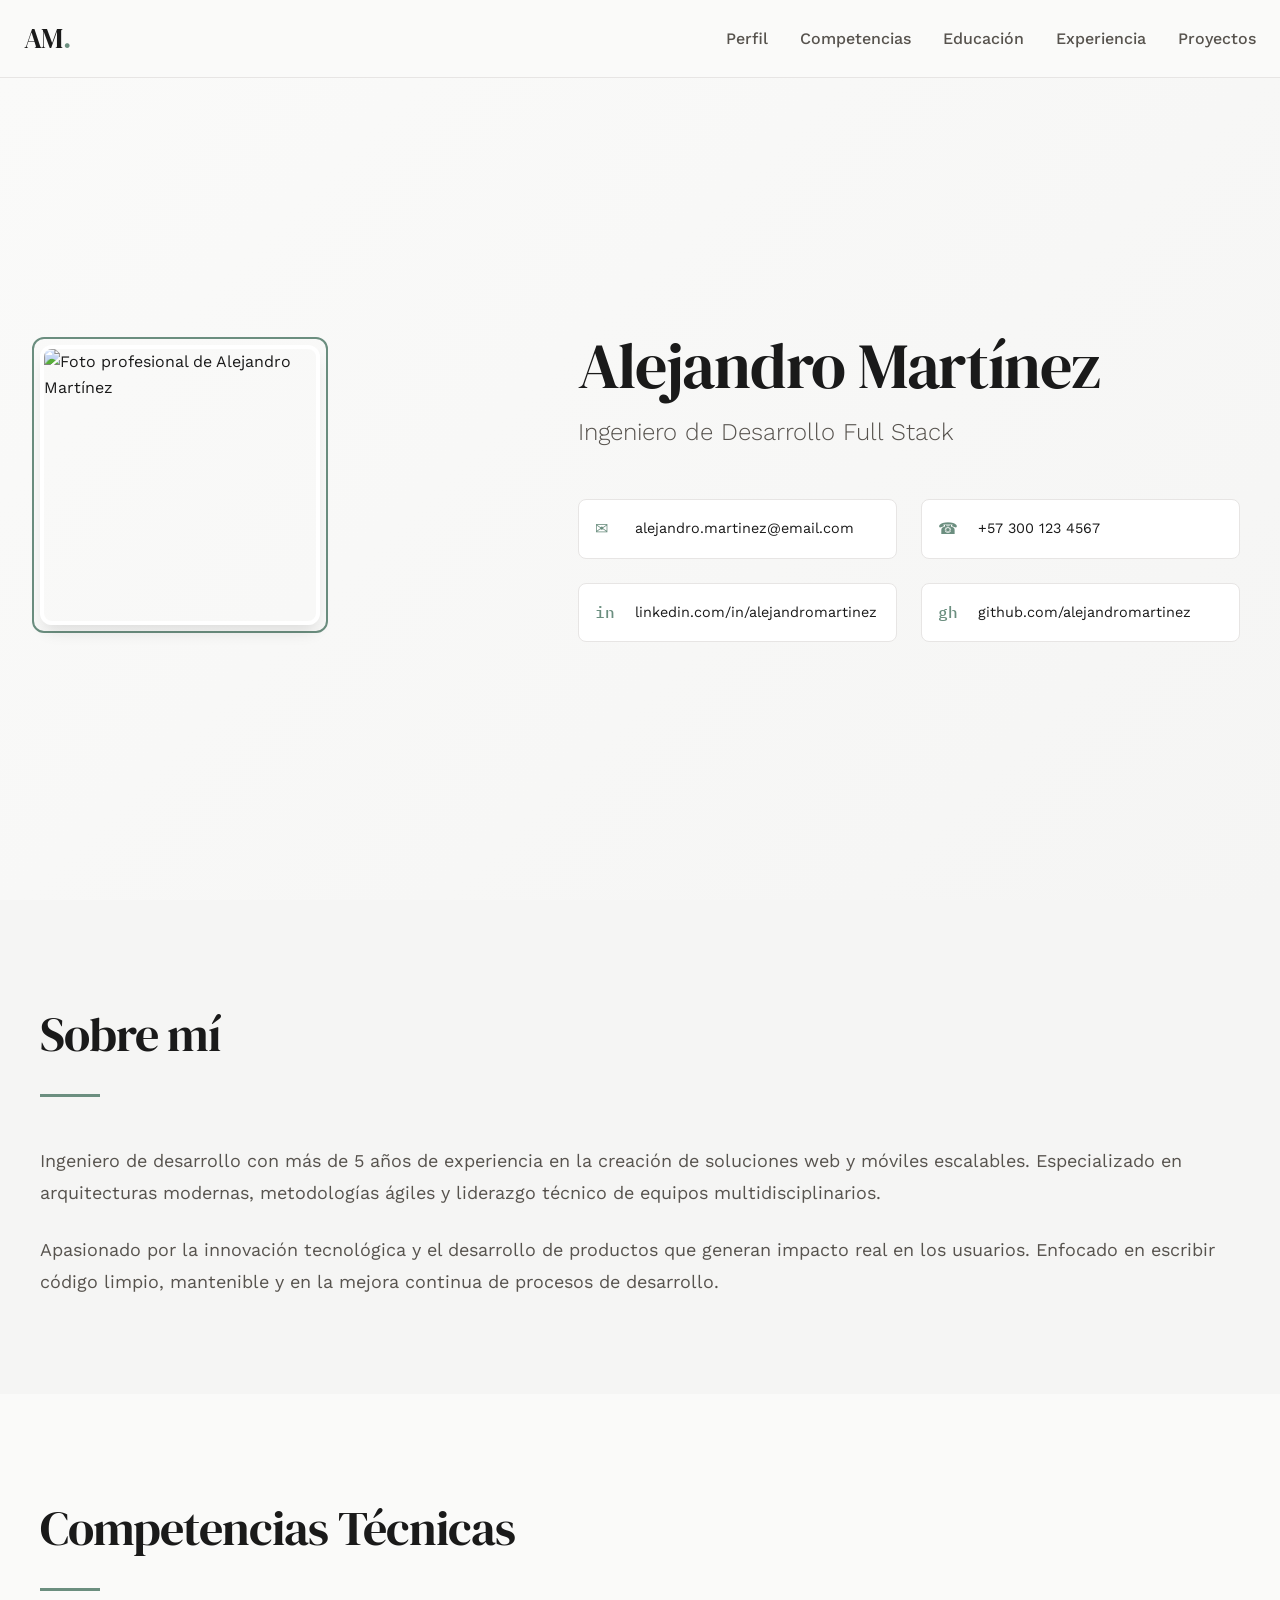
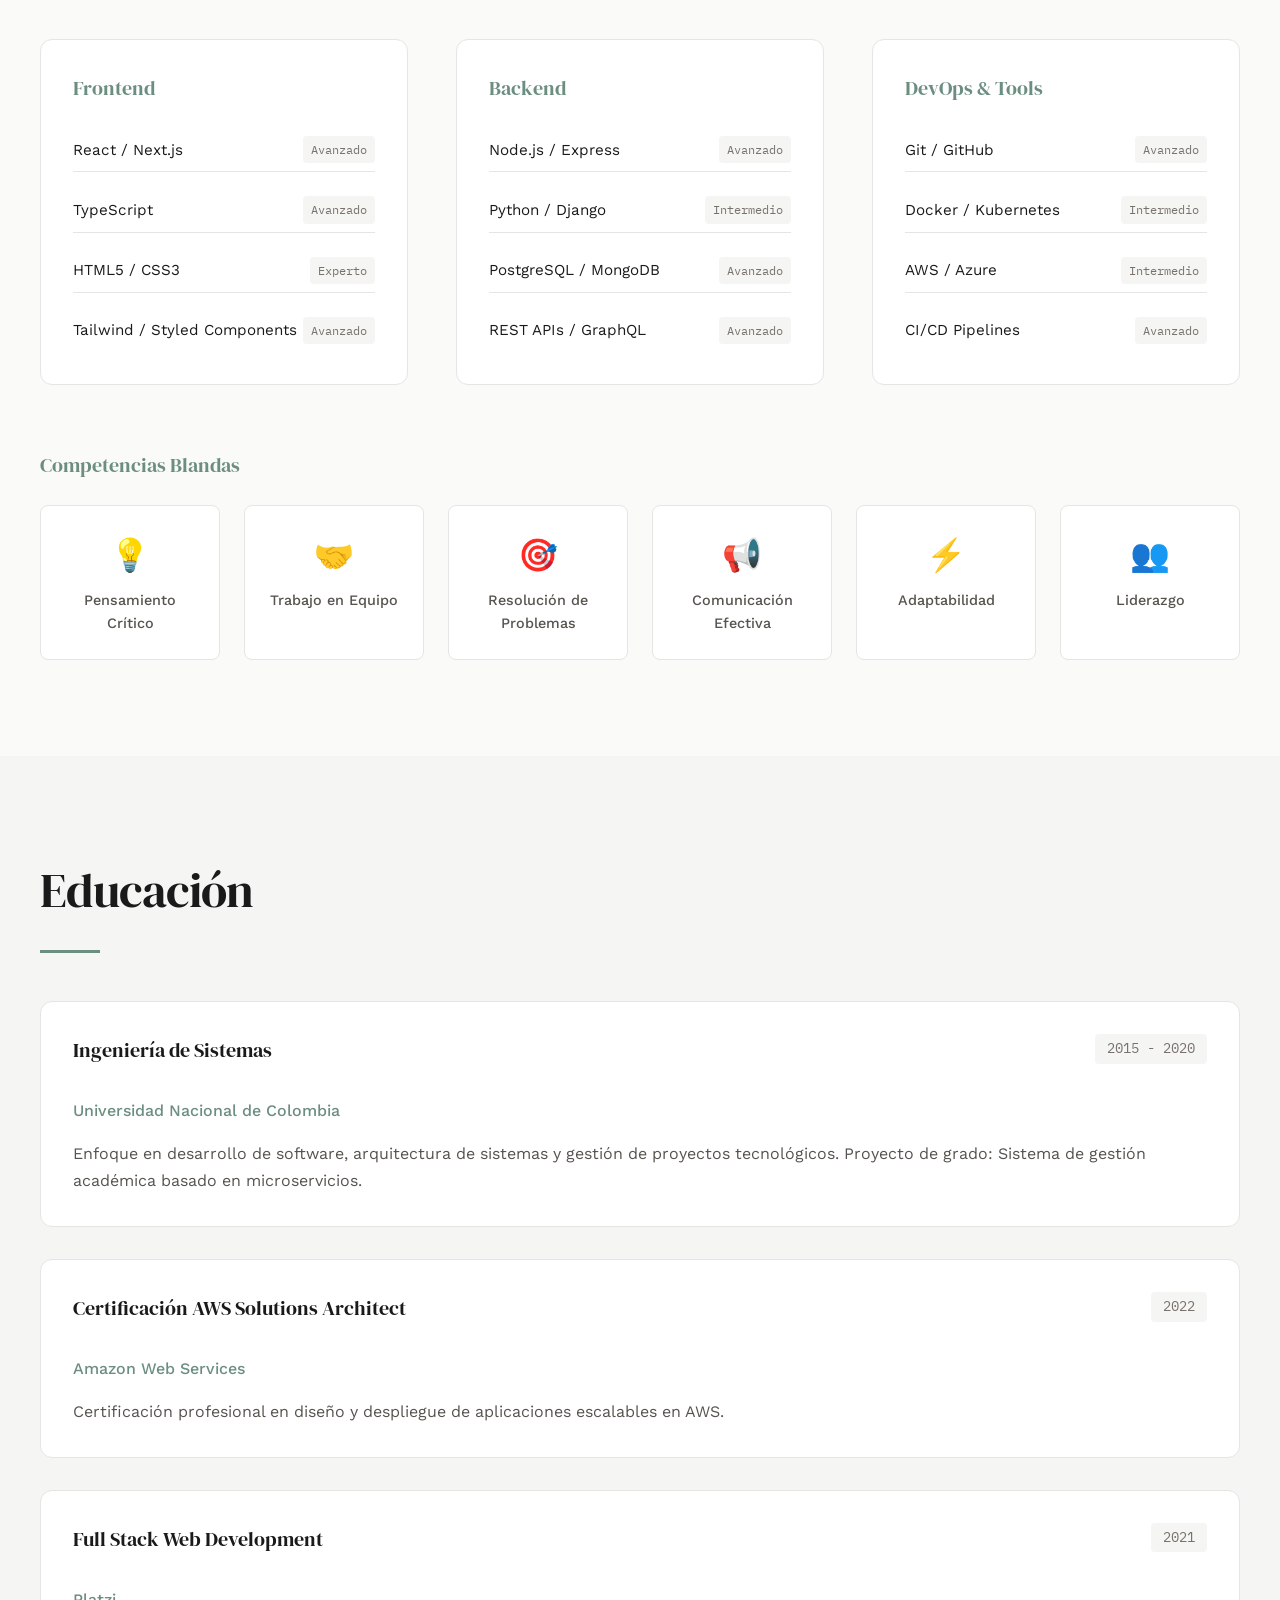
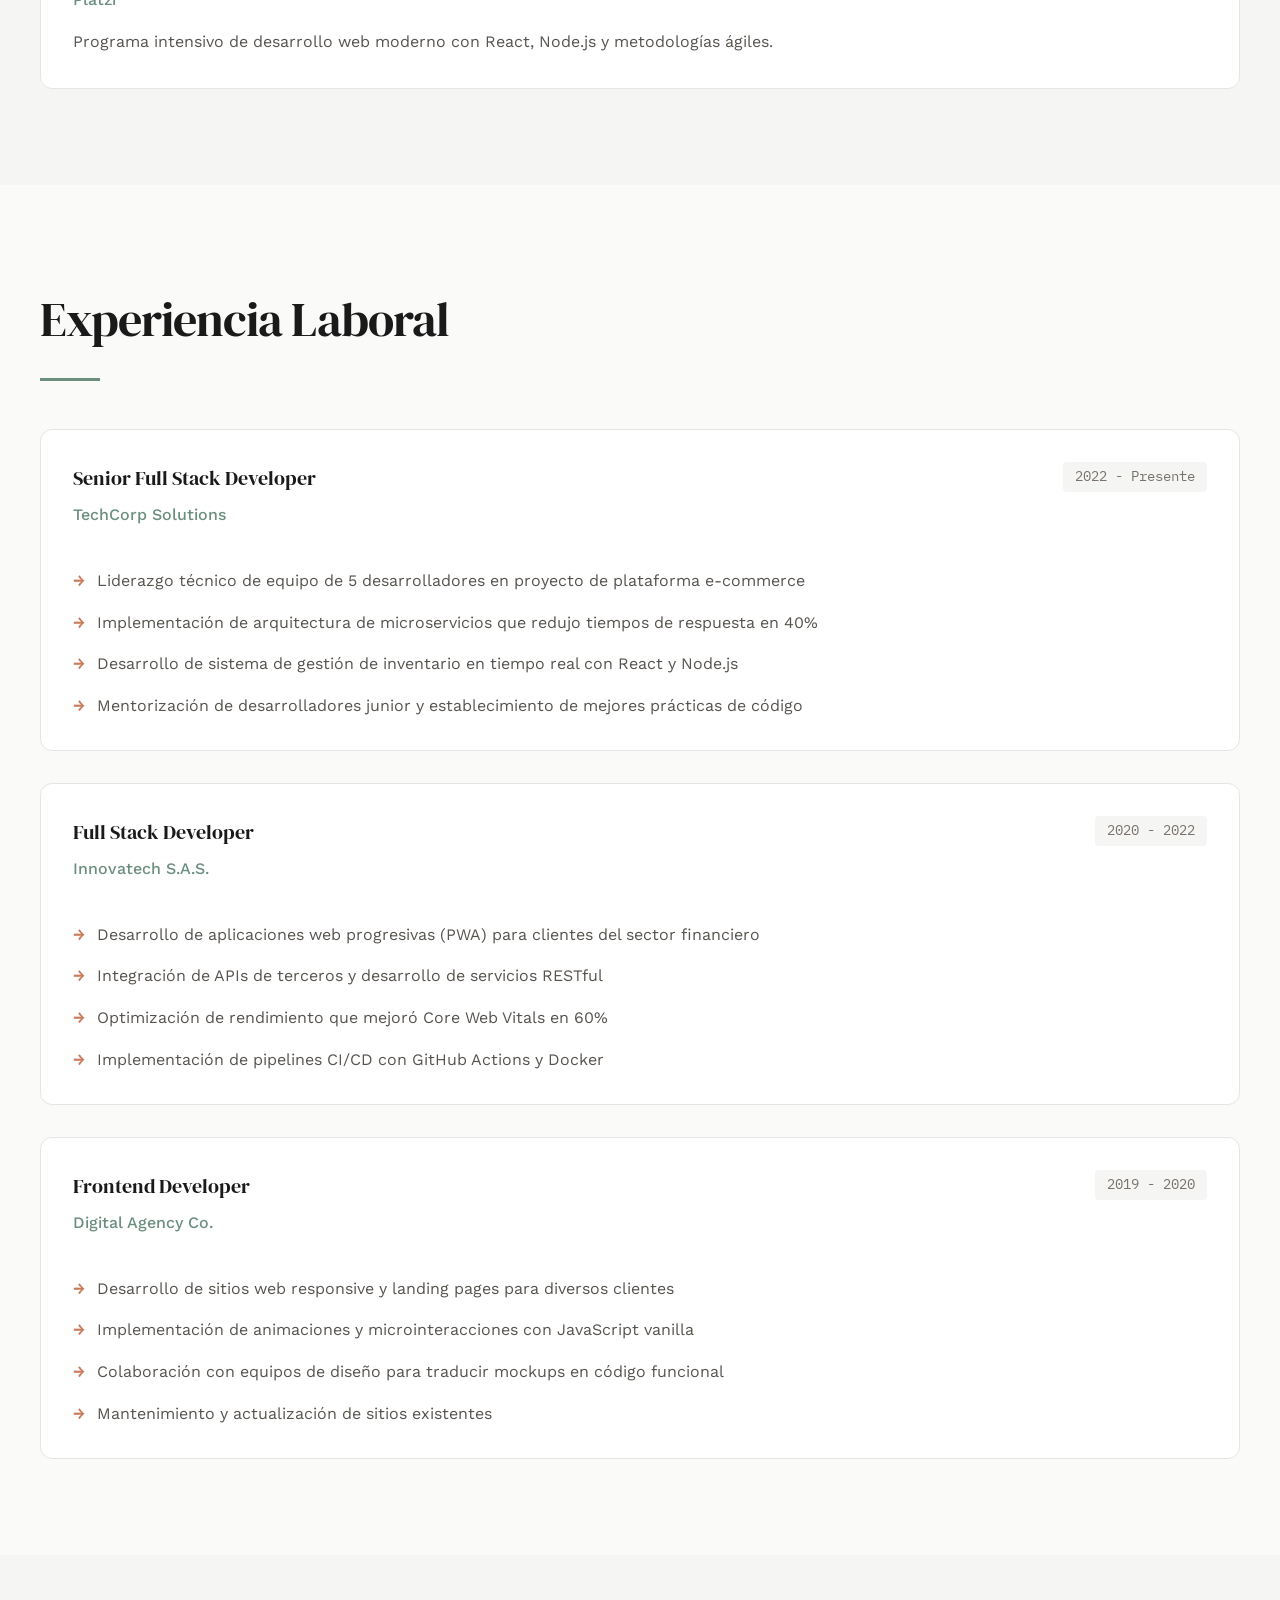
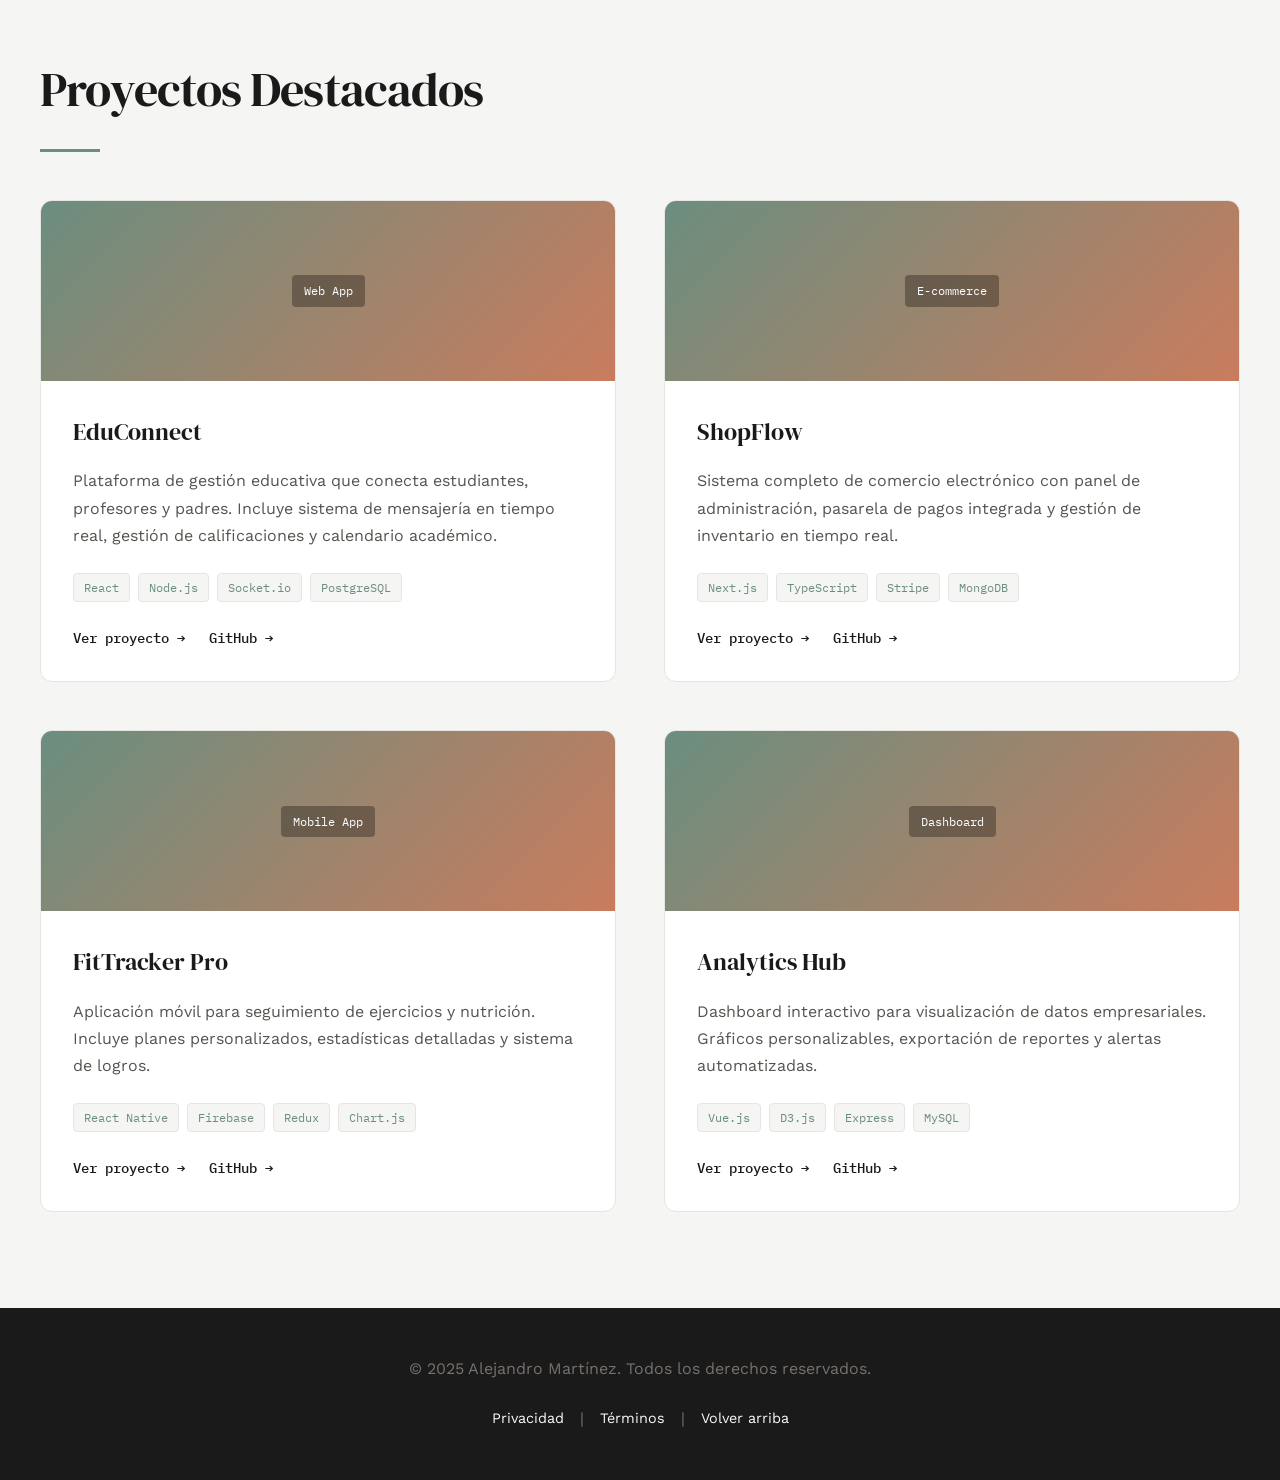
==== index.html @ 02c41dd6 "Estructura" ====
<!DOCTYPE html>
<html lang="es">
<head>
    <meta charset="UTF-8">
    <meta name="viewport" content="width=device-width, initial-scale=1.0">
    <meta name="description" content="CV profesional de Ingeniero de Desarrollo - Portfolio y experiencia">
    <title>Alejandro Martínez | Ingeniero de Desarrollo</title>
    <link rel="preconnect" href="https://fonts.googleapis.com">
    <link rel="preconnect" href="https://fonts.gstatic.com" crossorigin>
    <link href="https://fonts.googleapis.com/css2?family=DM+Serif+Display:ital@0;1&family=IBM+Plex+Mono:wght@400;500&family=Work+Sans:wght@300;400;500;600&display=swap" rel="stylesheet">
    <link rel="stylesheet" href="styles.css">
</head>
<body>
    <!-- Header con navegación -->
    <header id="header">
        <div class="header-container">
            <div class="logo">
                <h1 class="logo-text">AM<span class="dot">.</span></h1>
            </div>
            
            <button class="menu-toggle" id="menuToggle" aria-label="Abrir menú">
                <span class="hamburger"></span>
                <span class="hamburger"></span>
                <span class="hamburger"></span>
            </button>
            
            <nav class="nav" id="mainNav">
                <ul class="nav-list">
                    <li><a href="#perfil" class="nav-link">Perfil</a></li>
                    <li><a href="#competencias" class="nav-link">Competencias</a></li>
                    <li><a href="#educacion" class="nav-link">Educación</a></li>
                    <li><a href="#experiencia" class="nav-link">Experiencia</a></li>
                    <li><a href="#proyectos" class="nav-link">Proyectos</a></li>
                </ul>
            </nav>
        </div>
    </header>

    <!-- Main Content -->
    <main>
        <!-- Hero Section: Foto y Datos de Contacto -->
        <section class="hero" id="inicio">
            <div class="hero-content">
                <div class="hero-image-wrapper">
                    <div class="image-frame">
                        <img src="images/profile.svg" alt="Foto profesional de Alejandro Martínez" class="profile-image">
                    </div>
                </div>
                
                <div class="hero-info">
                    <h2 class="hero-title">Alejandro Martínez</h2>
                    <p class="hero-subtitle">Ingeniero de Desarrollo Full Stack</p>
                    
                    <div class="contact-info">
                        <a href="mailto:alejandro.martinez@email.com" class="contact-item">
                            <span class="contact-icon">✉</span>
                            <span>alejandro.martinez@email.com</span>
                        </a>
                        <a href="tel:+573001234567" class="contact-item">
                            <span class="contact-icon">☎</span>
                            <span>+57 300 123 4567</span>
                        </a>
                        <a href="https://linkedin.com/in/alejandromartinez" target="_blank" class="contact-item">
                            <span class="contact-icon">in</span>
                            <span>linkedin.com/in/alejandromartinez</span>
                        </a>
                        <a href="https://github.com/alejandromartinez" target="_blank" class="contact-item">
                            <span class="contact-icon">gh</span>
                            <span>github.com/alejandromartinez</span>
                        </a>
                    </div>
                </div>
            </div>
        </section>

        <!-- Descripción del Perfil -->
        <section class="section section-profile" id="perfil">
            <div class="section-container">
                <h2 class="section-title">Sobre mí</h2>
                <div class="profile-content">
                    <p class="profile-text">
                        Ingeniero de desarrollo con más de 5 años de experiencia en la creación de soluciones web y móviles escalables. 
                        Especializado en arquitecturas modernas, metodologías ágiles y liderazgo técnico de equipos multidisciplinarios.
                    </p>
                    <p class="profile-text">
                        Apasionado por la innovación tecnológica y el desarrollo de productos que generan impacto real en los usuarios. 
                        Enfocado en escribir código limpio, mantenible y en la mejora continua de procesos de desarrollo.
                    </p>
                </div>
            </div>
        </section>

        <!-- Competencias Técnicas -->
        <section class="section section-skills" id="competencias">
            <div class="section-container">
                <h2 class="section-title">Competencias Técnicas</h2>
                
                <div class="skills-grid">
                    <div class="skill-category">
                        <h3 class="skill-category-title">Frontend</h3>
                        <ul class="skill-list">
                            <li class="skill-item">
                                <span class="skill-name">React / Next.js</span>
                                <span class="skill-level">Avanzado</span>
                            </li>
                            <li class="skill-item">
                                <span class="skill-name">TypeScript</span>
                                <span class="skill-level">Avanzado</span>
                            </li>
                            <li class="skill-item">
                                <span class="skill-name">HTML5 / CSS3</span>
                                <span class="skill-level">Experto</span>
                            </li>
                            <li class="skill-item">
                                <span class="skill-name">Tailwind / Styled Components</span>
                                <span class="skill-level">Avanzado</span>
                            </li>
                        </ul>
                    </div>

                    <div class="skill-category">
                        <h3 class="skill-category-title">Backend</h3>
                        <ul class="skill-list">
                            <li class="skill-item">
                                <span class="skill-name">Node.js / Express</span>
                                <span class="skill-level">Avanzado</span>
                            </li>
                            <li class="skill-item">
                                <span class="skill-name">Python / Django</span>
                                <span class="skill-level">Intermedio</span>
                            </li>
                            <li class="skill-item">
                                <span class="skill-name">PostgreSQL / MongoDB</span>
                                <span class="skill-level">Avanzado</span>
                            </li>
                            <li class="skill-item">
                                <span class="skill-name">REST APIs / GraphQL</span>
                                <span class="skill-level">Avanzado</span>
                            </li>
                        </ul>
                    </div>

                    <div class="skill-category">
                        <h3 class="skill-category-title">DevOps & Tools</h3>
                        <ul class="skill-list">
                            <li class="skill-item">
                                <span class="skill-name">Git / GitHub</span>
                                <span class="skill-level">Avanzado</span>
                            </li>
                            <li class="skill-item">
                                <span class="skill-name">Docker / Kubernetes</span>
                                <span class="skill-level">Intermedio</span>
                            </li>
                            <li class="skill-item">
                                <span class="skill-name">AWS / Azure</span>
                                <span class="skill-level">Intermedio</span>
                            </li>
                            <li class="skill-item">
                                <span class="skill-name">CI/CD Pipelines</span>
                                <span class="skill-level">Avanzado</span>
                            </li>
                        </ul>
                    </div>
                </div>

                <!-- Competencias Blandas -->
                <div class="soft-skills">
                    <h3 class="skill-category-title">Competencias Blandas</h3>
                    <div class="soft-skills-grid">
                        <div class="soft-skill-item">
                            <span class="soft-skill-icon">💡</span>
                            <span class="soft-skill-name">Pensamiento Crítico</span>
                        </div>
                        <div class="soft-skill-item">
                            <span class="soft-skill-icon">🤝</span>
                            <span class="soft-skill-name">Trabajo en Equipo</span>
                        </div>
                        <div class="soft-skill-item">
                            <span class="soft-skill-icon">🎯</span>
                            <span class="soft-skill-name">Resolución de Problemas</span>
                        </div>
                        <div class="soft-skill-item">
                            <span class="soft-skill-icon">📢</span>
                            <span class="soft-skill-name">Comunicación Efectiva</span>
                        </div>
                        <div class="soft-skill-item">
                            <span class="soft-skill-icon">⚡</span>
                            <span class="soft-skill-name">Adaptabilidad</span>
                        </div>
                        <div class="soft-skill-item">
                            <span class="soft-skill-icon">👥</span>
                            <span class="soft-skill-name">Liderazgo</span>
                        </div>
                    </div>
                </div>
            </div>
        </section>

        <!-- Educación -->
        <section class="section section-education" id="educacion">
            <div class="section-container">
                <h2 class="section-title">Educación</h2>
                
                <div class="education-list">
                    <article class="education-card">
                        <div class="card-header">
                            <h3 class="card-title">Ingeniería de Sistemas</h3>
                            <span class="card-date">2015 - 2020</span>
                        </div>
                        <p class="card-institution">Universidad Nacional de Colombia</p>
                        <p class="card-description">
                            Enfoque en desarrollo de software, arquitectura de sistemas y gestión de proyectos tecnológicos.
                            Proyecto de grado: Sistema de gestión académica basado en microservicios.
                        </p>
                    </article>

                    <article class="education-card">
                        <div class="card-header">
                            <h3 class="card-title">Certificación AWS Solutions Architect</h3>
                            <span class="card-date">2022</span>
                        </div>
                        <p class="card-institution">Amazon Web Services</p>
                        <p class="card-description">
                            Certificación profesional en diseño y despliegue de aplicaciones escalables en AWS.
                        </p>
                    </article>

                    <article class="education-card">
                        <div class="card-header">
                            <h3 class="card-title">Full Stack Web Development</h3>
                            <span class="card-date">2021</span>
                        </div>
                        <p class="card-institution">Platzi</p>
                        <p class="card-description">
                            Programa intensivo de desarrollo web moderno con React, Node.js y metodologías ágiles.
                        </p>
                    </article>
                </div>
            </div>
        </section>

        <!-- Experiencia Laboral -->
        <section class="section section-experience" id="experiencia">
            <div class="section-container">
                <h2 class="section-title">Experiencia Laboral</h2>
                
                <div class="experience-list">
                    <article class="experience-card">
                        <div class="card-header">
                            <div>
                                <h3 class="card-title">Senior Full Stack Developer</h3>
                                <p class="card-company">TechCorp Solutions</p>
                            </div>
                            <span class="card-date">2022 - Presente</span>
                        </div>
                        <ul class="card-list">
                            <li>Liderazgo técnico de equipo de 5 desarrolladores en proyecto de plataforma e-commerce</li>
                            <li>Implementación de arquitectura de microservicios que redujo tiempos de respuesta en 40%</li>
                            <li>Desarrollo de sistema de gestión de inventario en tiempo real con React y Node.js</li>
                            <li>Mentorización de desarrolladores junior y establecimiento de mejores prácticas de código</li>
                        </ul>
                    </article>

                    <article class="experience-card">
                        <div class="card-header">
                            <div>
                                <h3 class="card-title">Full Stack Developer</h3>
                                <p class="card-company">Innovatech S.A.S.</p>
                            </div>
                            <span class="card-date">2020 - 2022</span>
                        </div>
                        <ul class="card-list">
                            <li>Desarrollo de aplicaciones web progresivas (PWA) para clientes del sector financiero</li>
                            <li>Integración de APIs de terceros y desarrollo de servicios RESTful</li>
                            <li>Optimización de rendimiento que mejoró Core Web Vitals en 60%</li>
                            <li>Implementación de pipelines CI/CD con GitHub Actions y Docker</li>
                        </ul>
                    </article>

                    <article class="experience-card">
                        <div class="card-header">
                            <div>
                                <h3 class="card-title">Frontend Developer</h3>
                                <p class="card-company">Digital Agency Co.</p>
                            </div>
                            <span class="card-date">2019 - 2020</span>
                        </div>
                        <ul class="card-list">
                            <li>Desarrollo de sitios web responsive y landing pages para diversos clientes</li>
                            <li>Implementación de animaciones y microinteracciones con JavaScript vanilla</li>
                            <li>Colaboración con equipos de diseño para traducir mockups en código funcional</li>
                            <li>Mantenimiento y actualización de sitios existentes</li>
                        </ul>
                    </article>
                </div>
            </div>
        </section>

        <!-- Proyectos Destacados -->
        <section class="section section-projects" id="proyectos">
            <div class="section-container">
                <h2 class="section-title">Proyectos Destacados</h2>
                
                <div class="projects-grid">
                    <article class="project-card">
                        <div class="project-image">
                            <div class="project-tag">Web App</div>
                        </div>
                        <div class="project-content">
                            <h3 class="project-title">EduConnect</h3>
                            <p class="project-description">
                                Plataforma de gestión educativa que conecta estudiantes, profesores y padres. 
                                Incluye sistema de mensajería en tiempo real, gestión de calificaciones y calendario académico.
                            </p>
                            <div class="project-tech">
                                <span class="tech-tag">React</span>
                                <span class="tech-tag">Node.js</span>
                                <span class="tech-tag">Socket.io</span>
                                <span class="tech-tag">PostgreSQL</span>
                            </div>
                            <div class="project-links">
                                <a href="#" class="project-link">Ver proyecto →</a>
                                <a href="#" class="project-link">GitHub →</a>
                            </div>
                        </div>
                    </article>

                    <article class="project-card">
                        <div class="project-image">
                            <div class="project-tag">E-commerce</div>
                        </div>
                        <div class="project-content">
                            <h3 class="project-title">ShopFlow</h3>
                            <p class="project-description">
                                Sistema completo de comercio electrónico con panel de administración, 
                                pasarela de pagos integrada y gestión de inventario en tiempo real.
                            </p>
                            <div class="project-tech">
                                <span class="tech-tag">Next.js</span>
                                <span class="tech-tag">TypeScript</span>
                                <span class="tech-tag">Stripe</span>
                                <span class="tech-tag">MongoDB</span>
                            </div>
                            <div class="project-links">
                                <a href="#" class="project-link">Ver proyecto →</a>
                                <a href="#" class="project-link">GitHub →</a>
                            </div>
                        </div>
                    </article>

                    <article class="project-card">
                        <div class="project-image">
                            <div class="project-tag">Mobile App</div>
                        </div>
                        <div class="project-content">
                            <h3 class="project-title">FitTracker Pro</h3>
                            <p class="project-description">
                                Aplicación móvil para seguimiento de ejercicios y nutrición. 
                                Incluye planes personalizados, estadísticas detalladas y sistema de logros.
                            </p>
                            <div class="project-tech">
                                <span class="tech-tag">React Native</span>
                                <span class="tech-tag">Firebase</span>
                                <span class="tech-tag">Redux</span>
                                <span class="tech-tag">Chart.js</span>
                            </div>
                            <div class="project-links">
                                <a href="#" class="project-link">Ver proyecto →</a>
                                <a href="#" class="project-link">GitHub →</a>
                            </div>
                        </div>
                    </article>

                    <article class="project-card">
                        <div class="project-image">
                            <div class="project-tag">Dashboard</div>
                        </div>
                        <div class="project-content">
                            <h3 class="project-title">Analytics Hub</h3>
                            <p class="project-description">
                                Dashboard interactivo para visualización de datos empresariales. 
                                Gráficos personalizables, exportación de reportes y alertas automatizadas.
                            </p>
                            <div class="project-tech">
                                <span class="tech-tag">Vue.js</span>
                                <span class="tech-tag">D3.js</span>
                                <span class="tech-tag">Express</span>
                                <span class="tech-tag">MySQL</span>
                            </div>
                            <div class="project-links">
                                <a href="#" class="project-link">Ver proyecto →</a>
                                <a href="#" class="project-link">GitHub →</a>
                            </div>
                        </div>
                    </article>
                </div>
            </div>
        </section>
    </main>

    <!-- Footer -->
    <footer class="footer">
        <div class="footer-content">
            <p class="footer-text">© 2025 Alejandro Martínez. Todos los derechos reservados.</p>
            <div class="footer-links">
                <a href="#" class="footer-link">Privacidad</a>
                <span class="footer-separator">|</span>
                <a href="#" class="footer-link">Términos</a>
                <span class="footer-separator">|</span>
                <a href="#inicio" class="footer-link">Volver arriba</a>
            </div>
        </div>
    </footer>

    <script src="menu.js"></script>
</body>
</html>
---- styles.css ----
/* ==========================================
   CSS Variables - Design System
   ========================================== */
:root {
    /* Colors */
    --color-bg-primary: #FAFAF9;
    --color-bg-secondary: #F5F5F4;
    --color-text-primary: #1A1A1A;
    --color-text-secondary: #57534E;
    --color-text-tertiary: #78716C;
    --color-accent-primary: #6B8E7F;
    --color-accent-secondary: #C97C5D;
    --color-border: #E7E5E4;
    --color-white: #FFFFFF;
    
    /* Typography */
    --font-display: 'DM Serif Display', serif;
    --font-body: 'Work Sans', sans-serif;
    --font-mono: 'IBM Plex Mono', monospace;
    
    /* Spacing */
    --spacing-xs: 0.5rem;
    --spacing-sm: 1rem;
    --spacing-md: 1.5rem;
    --spacing-lg: 2rem;
    --spacing-xl: 3rem;
    --spacing-2xl: 4rem;
    --spacing-3xl: 6rem;
    
    /* Border Radius */
    --radius-sm: 4px;
    --radius-md: 8px;
    --radius-lg: 12px;
    
    /* Shadows */
    --shadow-sm: 0 1px 2px 0 rgba(0, 0, 0, 0.05);
    --shadow-md: 0 4px 6px -1px rgba(0, 0, 0, 0.1);
    --shadow-lg: 0 10px 15px -3px rgba(0, 0, 0, 0.1);
    
    /* Transitions */
    --transition-fast: 150ms cubic-bezier(0.4, 0, 0.2, 1);
    --transition-base: 300ms cubic-bezier(0.4, 0, 0.2, 1);
    --transition-slow: 500ms cubic-bezier(0.4, 0, 0.2, 1);
}

/* ==========================================
   Reset & Base Styles
   ========================================== */
* {
    margin: 0;
    padding: 0;
    box-sizing: border-box;
}

html {
    scroll-behavior: smooth;
    font-size: 16px;
}

body {
    font-family: var(--font-body);
    font-weight: 400;
    line-height: 1.6;
    color: var(--color-text-primary);
    background-color: var(--color-bg-primary);
    -webkit-font-smoothing: antialiased;
    -moz-osx-font-smoothing: grayscale;
}

img {
    max-width: 100%;
    height: auto;
    display: block;
}

a {
    text-decoration: none;
    color: inherit;
    transition: color var(--transition-fast);
}

ul {
    list-style: none;
}

/* ==========================================
   Header & Navigation
   ========================================== */
#header {
    position: fixed;
    top: 0;
    left: 0;
    right: 0;
    background-color: rgba(250, 250, 249, 0.95);
    backdrop-filter: blur(10px);
    border-bottom: 1px solid var(--color-border);
    z-index: 1000;
    animation: slideDown 0.5s ease-out;
}

@keyframes slideDown {
    from {
        transform: translateY(-100%);
        opacity: 0;
    }
    to {
        transform: translateY(0);
        opacity: 1;
    }
}

.header-container {
    max-width: 1400px;
    margin: 0 auto;
    padding: var(--spacing-sm) var(--spacing-md);
    display: flex;
    justify-content: space-between;
    align-items: center;
}

.logo-text {
    font-family: var(--font-display);
    font-size: 1.75rem;
    font-weight: 400;
    letter-spacing: -0.02em;
}

.dot {
    color: var(--color-accent-primary);
}

/* Hamburger Menu Button */
.menu-toggle {
    display: flex;
    flex-direction: column;
    gap: 6px;
    background: none;
    border: none;
    cursor: pointer;
    padding: var(--spacing-xs);
    z-index: 1001;
    transition: transform var(--transition-base);
}

.menu-toggle:hover {
    transform: scale(1.1);
}

.hamburger {
    width: 28px;
    height: 2px;
    background-color: var(--color-text-primary);
    border-radius: 2px;
    transition: all var(--transition-base);
}

.menu-toggle.active .hamburger:nth-child(1) {
    transform: rotate(45deg) translate(8px, 8px);
}

.menu-toggle.active .hamburger:nth-child(2) {
    opacity: 0;
    transform: translateX(-20px);
}

.menu-toggle.active .hamburger:nth-child(3) {
    transform: rotate(-45deg) translate(8px, -8px);
}

/* Mobile Navigation */
.nav {
    position: fixed;
    top: 0;
    right: -100%;
    width: 80%;
    max-width: 320px;
    height: 100vh;
    background-color: var(--color-white);
    box-shadow: -4px 0 20px rgba(0, 0, 0, 0.1);
    padding: var(--spacing-3xl) var(--spacing-lg);
    transition: right var(--transition-base);
    z-index: 999;
}

.nav.active {
    right: 0;
}

.nav-list {
    display: flex;
    flex-direction: column;
    gap: var(--spacing-md);
}

.nav-link {
    font-size: 1.25rem;
    font-weight: 500;
    color: var(--color-text-secondary);
    display: inline-block;
    padding: var(--spacing-xs) 0;
    position: relative;
    transition: color var(--transition-fast);
}

.nav-link::after {
    content: '';
    position: absolute;
    bottom: 0;
    left: 0;
    width: 0;
    height: 2px;
    background-color: var(--color-accent-primary);
    transition: width var(--transition-base);
}

.nav-link:hover {
    color: var(--color-accent-primary);
}

.nav-link:hover::after {
    width: 100%;
}

/* ==========================================
   Main Content
   ========================================== */
main {
    margin-top: 70px;
    animation: fadeIn 0.8s ease-out;
}

@keyframes fadeIn {
    from {
        opacity: 0;
    }
    to {
        opacity: 1;
    }
}

/* ==========================================
   Hero Section
   ========================================== */
.hero {
    padding: var(--spacing-3xl) var(--spacing-md);
    min-height: calc(100vh - 70px);
    display: flex;
    align-items: center;
    background: linear-gradient(135deg, var(--color-bg-primary) 0%, var(--color-bg-secondary) 100%);
}

.hero-content {
    max-width: 1200px;
    margin: 0 auto;
    width: 100%;
    animation: heroSlide 0.8s ease-out 0.2s backwards;
}

@keyframes heroSlide {
    from {
        transform: translateY(30px);
        opacity: 0;
    }
    to {
        transform: translateY(0);
        opacity: 1;
    }
}

.hero-image-wrapper {
    margin-bottom: var(--spacing-xl);
}

.image-frame {
    width: 200px;
    height: 200px;
    margin: 0 auto;
    position: relative;
}

.image-frame::before {
    content: '';
    position: absolute;
    top: -8px;
    left: -8px;
    right: -8px;
    bottom: -8px;
    border: 2px solid var(--color-accent-primary);
    border-radius: var(--radius-lg);
    z-index: -1;
}

.profile-image {
    width: 100%;
    height: 100%;
    object-fit: cover;
    border-radius: var(--radius-lg);
    border: 4px solid var(--color-white);
    box-shadow: var(--shadow-lg);
}

.hero-info {
    text-align: center;
}

.hero-title {
    font-family: var(--font-display);
    font-size: 2.5rem;
    font-weight: 400;
    letter-spacing: -0.02em;
    margin-bottom: var(--spacing-xs);
    line-height: 1.2;
}

.hero-subtitle {
    font-size: 1.125rem;
    color: var(--color-text-secondary);
    margin-bottom: var(--spacing-xl);
    font-weight: 300;
}

.contact-info {
    display: flex;
    flex-direction: column;
    gap: var(--spacing-sm);
    margin-top: var(--spacing-lg);
}

.contact-item {
    display: flex;
    align-items: center;
    gap: var(--spacing-sm);
    padding: var(--spacing-sm);
    background-color: var(--color-white);
    border-radius: var(--radius-md);
    border: 1px solid var(--color-border);
    transition: all var(--transition-fast);
    font-size: 0.9rem;
}

.contact-item:hover {
    border-color: var(--color-accent-primary);
    transform: translateX(4px);
    box-shadow: var(--shadow-sm);
}

.contact-icon {
    font-family: var(--font-mono);
    font-size: 1rem;
    color: var(--color-accent-primary);
    font-weight: 500;
    min-width: 24px;
}

/* ==========================================
   Sections
   ========================================== */
.section {
    padding: var(--spacing-3xl) var(--spacing-md);
}

.section:nth-child(even) {
    background-color: var(--color-bg-secondary);
}

.section-container {
    max-width: 1200px;
    margin: 0 auto;
}

.section-title {
    font-family: var(--font-display);
    font-size: 2rem;
    font-weight: 400;
    letter-spacing: -0.02em;
    margin-bottom: var(--spacing-xl);
    position: relative;
    padding-bottom: var(--spacing-md);
}

.section-title::after {
    content: '';
    position: absolute;
    bottom: 0;
    left: 0;
    width: 60px;
    height: 3px;
    background-color: var(--color-accent-primary);
}

/* ==========================================
   Profile Section
   ========================================== */
.profile-content {
    display: flex;
    flex-direction: column;
    gap: var(--spacing-md);
}

.profile-text {
    font-size: 1.125rem;
    line-height: 1.8;
    color: var(--color-text-secondary);
}

/* ==========================================
   Skills Section
   ========================================== */
.skills-grid {
    display: grid;
    gap: var(--spacing-xl);
    margin-bottom: var(--spacing-2xl);
}

.skill-category {
    background-color: var(--color-white);
    padding: var(--spacing-lg);
    border-radius: var(--radius-lg);
    border: 1px solid var(--color-border);
    transition: all var(--transition-base);
}

.skill-category:hover {
    box-shadow: var(--shadow-md);
    transform: translateY(-4px);
}

.skill-category-title {
    font-family: var(--font-display);
    font-size: 1.25rem;
    font-weight: 400;
    margin-bottom: var(--spacing-md);
    color: var(--color-accent-primary);
}

.skill-list {
    display: flex;
    flex-direction: column;
    gap: var(--spacing-sm);
}

.skill-item {
    display: flex;
    justify-content: space-between;
    align-items: center;
    padding: var(--spacing-xs) 0;
    border-bottom: 1px solid var(--color-border);
}

.skill-item:last-child {
    border-bottom: none;
}

.skill-name {
    font-size: 0.95rem;
    color: var(--color-text-primary);
}

.skill-level {
    font-family: var(--font-mono);
    font-size: 0.75rem;
    color: var(--color-text-tertiary);
    background-color: var(--color-bg-secondary);
    padding: 4px 8px;
    border-radius: var(--radius-sm);
}

/* Soft Skills */
.soft-skills {
    margin-top: var(--spacing-2xl);
}

.soft-skills-grid {
    display: grid;
    grid-template-columns: repeat(2, 1fr);
    gap: var(--spacing-md);
}

.soft-skill-item {
    background-color: var(--color-white);
    padding: var(--spacing-md);
    border-radius: var(--radius-md);
    border: 1px solid var(--color-border);
    display: flex;
    flex-direction: column;
    align-items: center;
    gap: var(--spacing-xs);
    text-align: center;
    transition: all var(--transition-fast);
}

.soft-skill-item:hover {
    border-color: var(--color-accent-secondary);
    transform: scale(1.05);
}

.soft-skill-icon {
    font-size: 2rem;
}

.soft-skill-name {
    font-size: 0.9rem;
    font-weight: 500;
    color: var(--color-text-secondary);
}

/* ==========================================
   Education & Experience Cards
   ========================================== */
.education-list,
.experience-list {
    display: flex;
    flex-direction: column;
    gap: var(--spacing-lg);
}

.education-card,
.experience-card {
    background-color: var(--color-white);
    padding: var(--spacing-lg);
    border-radius: var(--radius-lg);
    border: 1px solid var(--color-border);
    transition: all var(--transition-base);
}

.education-card:hover,
.experience-card:hover {
    box-shadow: var(--shadow-lg);
    transform: translateY(-4px);
    border-color: var(--color-accent-primary);
}

.card-header {
    display: flex;
    justify-content: space-between;
    align-items: flex-start;
    margin-bottom: var(--spacing-md);
    flex-wrap: wrap;
    gap: var(--spacing-sm);
}

.card-title {
    font-family: var(--font-display);
    font-size: 1.25rem;
    font-weight: 400;
    color: var(--color-text-primary);
    margin-bottom: var(--spacing-xs);
}

.card-company,
.card-institution {
    font-size: 1rem;
    color: var(--color-accent-primary);
    font-weight: 500;
    margin-bottom: var(--spacing-sm);
}

.card-date {
    font-family: var(--font-mono);
    font-size: 0.85rem;
    color: var(--color-text-tertiary);
    background-color: var(--color-bg-secondary);
    padding: 4px 12px;
    border-radius: var(--radius-sm);
    white-space: nowrap;
}

.card-description {
    color: var(--color-text-secondary);
    line-height: 1.7;
}

.card-list {
    list-style: none;
    display: flex;
    flex-direction: column;
    gap: var(--spacing-sm);
}

.card-list li {
    position: relative;
    padding-left: var(--spacing-md);
    color: var(--color-text-secondary);
    line-height: 1.6;
}

.card-list li::before {
    content: '→';
    position: absolute;
    left: 0;
    color: var(--color-accent-secondary);
    font-weight: 600;
}

/* ==========================================
   Projects Section
   ========================================== */
.projects-grid {
    display: grid;
    gap: var(--spacing-xl);
}

.project-card {
    background-color: var(--color-white);
    border-radius: var(--radius-lg);
    border: 1px solid var(--color-border);
    overflow: hidden;
    transition: all var(--transition-base);
}

.project-card:hover {
    box-shadow: var(--shadow-lg);
    transform: translateY(-6px);
}

.project-image {
    width: 100%;
    height: 180px;
    background: linear-gradient(135deg, var(--color-accent-primary), var(--color-accent-secondary));
    display: flex;
    align-items: center;
    justify-content: center;
    position: relative;
}

.project-tag {
    font-family: var(--font-mono);
    font-size: 0.75rem;
    color: var(--color-white);
    background-color: rgba(0, 0, 0, 0.3);
    padding: 6px 12px;
    border-radius: var(--radius-sm);
    backdrop-filter: blur(10px);
}

.project-content {
    padding: var(--spacing-lg);
}

.project-title {
    font-family: var(--font-display);
    font-size: 1.5rem;
    font-weight: 400;
    margin-bottom: var(--spacing-sm);
}

.project-description {
    color: var(--color-text-secondary);
    line-height: 1.7;
    margin-bottom: var(--spacing-md);
}

.project-tech {
    display: flex;
    flex-wrap: wrap;
    gap: var(--spacing-xs);
    margin-bottom: var(--spacing-md);
}

.tech-tag {
    font-family: var(--font-mono);
    font-size: 0.75rem;
    color: var(--color-accent-primary);
    background-color: var(--color-bg-secondary);
    padding: 4px 10px;
    border-radius: var(--radius-sm);
    border: 1px solid var(--color-border);
}

.project-links {
    display: flex;
    gap: var(--spacing-md);
}

.project-link {
    font-family: var(--font-mono);
    font-size: 0.9rem;
    color: var(--color-text-primary);
    font-weight: 500;
    transition: color var(--transition-fast);
}

.project-link:hover {
    color: var(--color-accent-primary);
}

/* ==========================================
   Footer
   ========================================== */
.footer {
    background-color: var(--color-text-primary);
    color: var(--color-bg-primary);
    padding: var(--spacing-xl) var(--spacing-md);
    text-align: center;
}

.footer-content {
    max-width: 1200px;
    margin: 0 auto;
}

.footer-text {
    margin-bottom: var(--spacing-md);
    color: var(--color-text-tertiary);
}

.footer-links {
    display: flex;
    justify-content: center;
    align-items: center;
    gap: var(--spacing-sm);
    flex-wrap: wrap;
}

.footer-link {
    color: var(--color-bg-primary);
    font-size: 0.9rem;
    transition: color var(--transition-fast);
}

.footer-link:hover {
    color: var(--color-accent-primary);
}

.footer-separator {
    color: var(--color-text-tertiary);
}

/* ==========================================
   Tablet & Desktop Styles (≥768px)
   ========================================== */
@media (min-width: 768px) {
    /* Header Desktop */
    .menu-toggle {
        display: none;
    }
    
    .nav {
        position: static;
        width: auto;
        height: auto;
        max-width: none;
        background: none;
        box-shadow: none;
        padding: 0;
    }
    
    .nav-list {
        flex-direction: row;
        gap: var(--spacing-lg);
    }
    
    .nav-link {
        font-size: 1rem;
    }
    
    /* Hero Desktop */
    .hero-content {
        display: grid;
        grid-template-columns: 1fr 1.5fr;
        align-items: center;
        gap: var(--spacing-3xl);
    }
    
    .hero-image-wrapper {
        margin-bottom: 0;
    }
    
    .image-frame {
        width: 280px;
        height: 280px;
        margin: 0;
    }
    
    .hero-info {
        text-align: left;
    }
    
    .hero-title {
        font-size: 3.5rem;
    }
    
    .hero-subtitle {
        font-size: 1.5rem;
    }
    
    .contact-info {
        display: grid;
        grid-template-columns: repeat(2, 1fr);
        gap: var(--spacing-md);
    }
    
    /* Sections Desktop */
    .section-title {
        font-size: 2.5rem;
    }
    
    /* Skills Grid Desktop */
    .skills-grid {
        grid-template-columns: repeat(3, 1fr);
    }
    
    .soft-skills-grid {
        grid-template-columns: repeat(3, 1fr);
    }
    
    /* Projects Grid Desktop */
    .projects-grid {
        grid-template-columns: repeat(2, 1fr);
    }
}

/* ==========================================
   Large Desktop (≥1200px)
   ========================================== */
@media (min-width: 1200px) {
    .hero-title {
        font-size: 4rem;
    }
    
    .section-title {
        font-size: 3rem;
    }
    
    .soft-skills-grid {
        grid-template-columns: repeat(6, 1fr);
    }
}

/* ==========================================
   Utility Classes
   ========================================== */
.text-accent {
    color: var(--color-accent-primary);
}

.bg-accent {
    background-color: var(--color-accent-primary);
}

/* Accessibility */
@media (prefers-reduced-motion: reduce) {
    *,
    *::before,
    *::after {
        animation-duration: 0.01ms !important;
        animation-iteration-count: 1 !important;
        transition-duration: 0.01ms !important;
    }
}

/* Print Styles */
@media print {
    .header,
    .footer,
    .menu-toggle {
        display: none;
    }
    
    main {
        margin-top: 0;
    }
    
    .section {
        page-break-inside: avoid;
    }
}
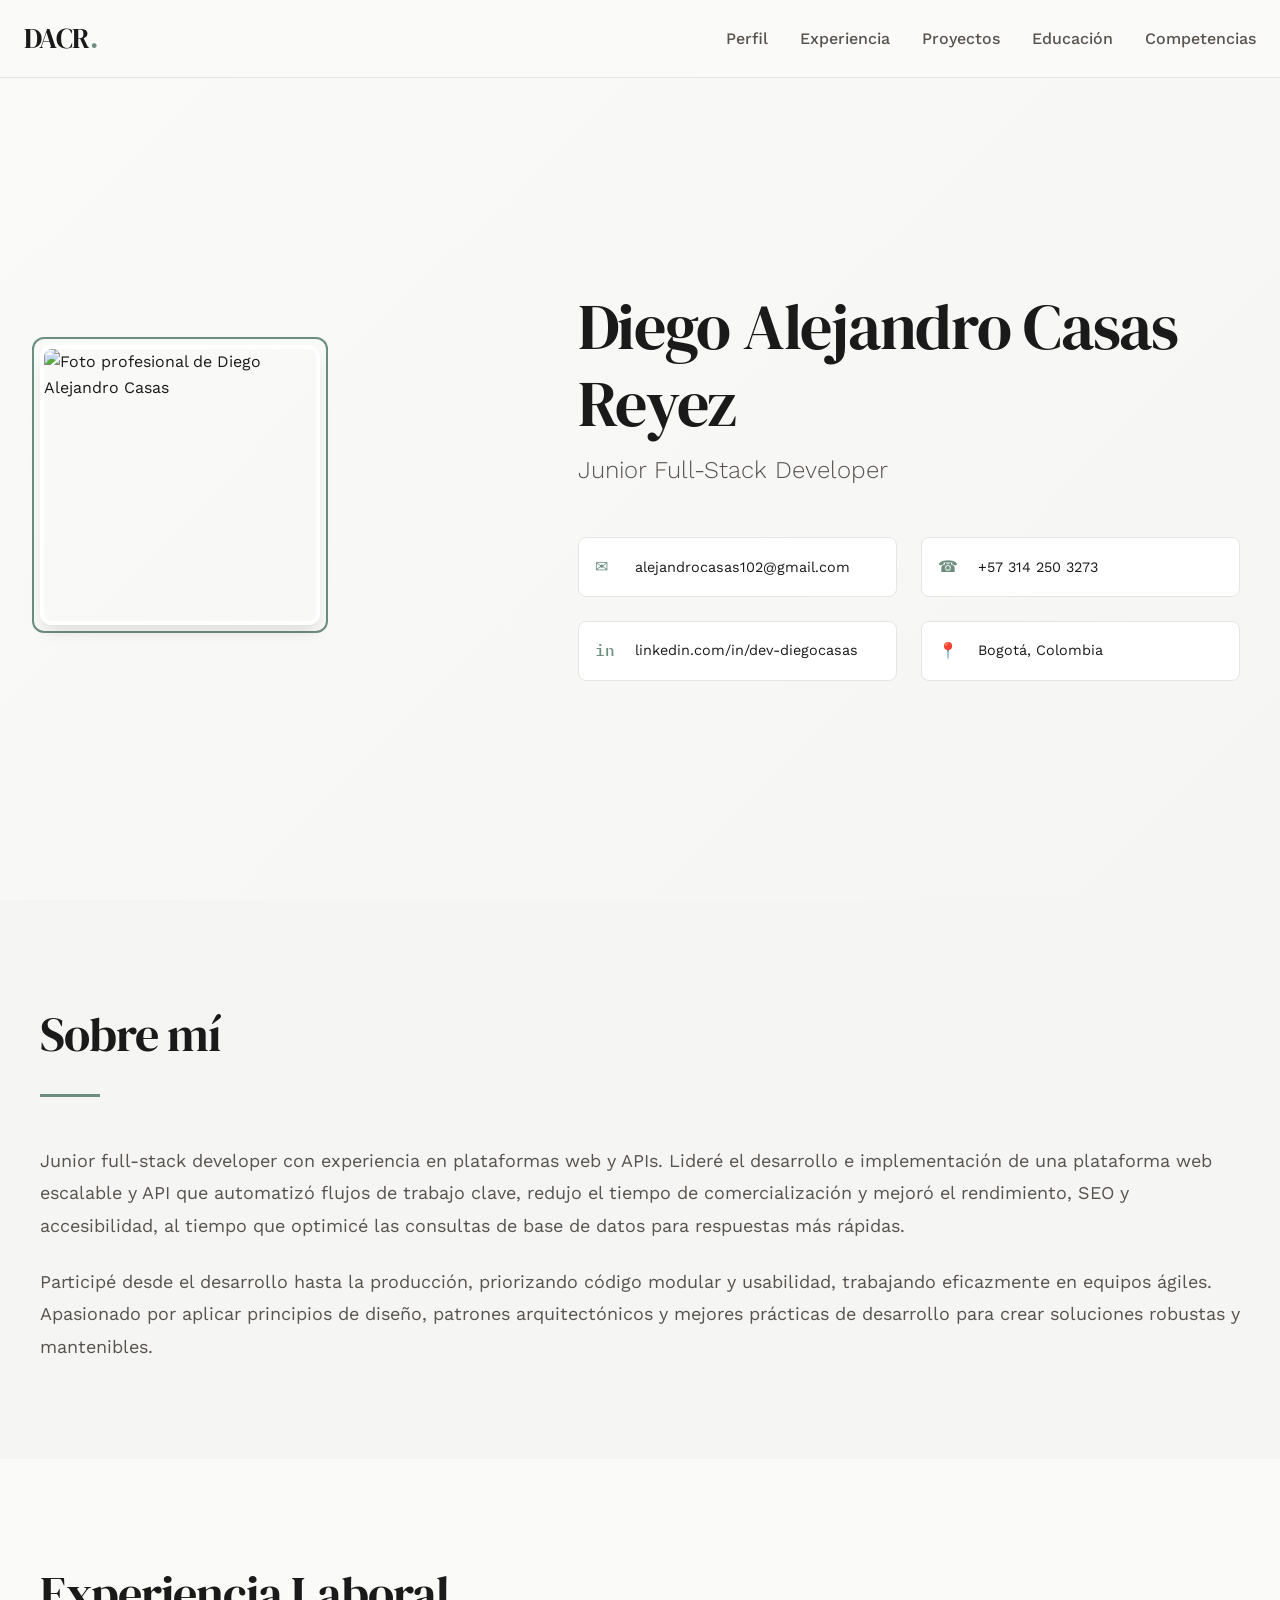
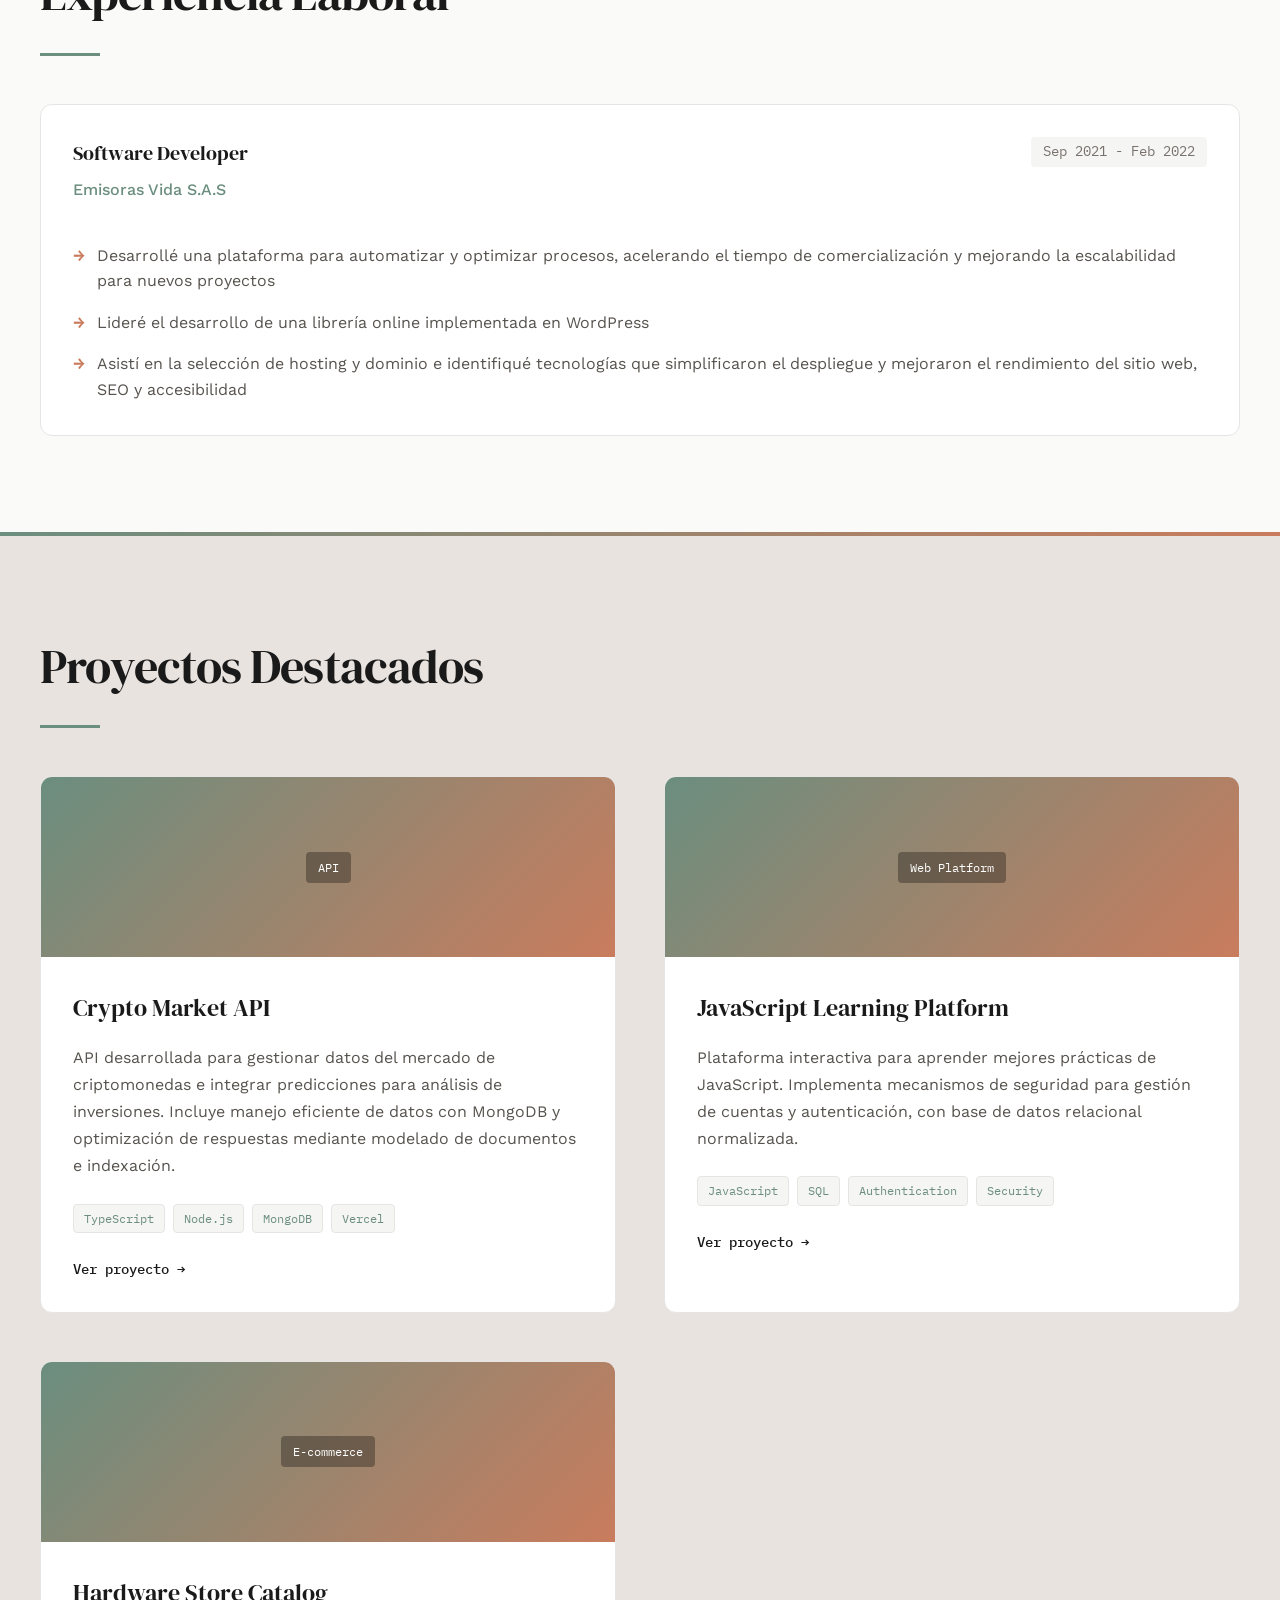
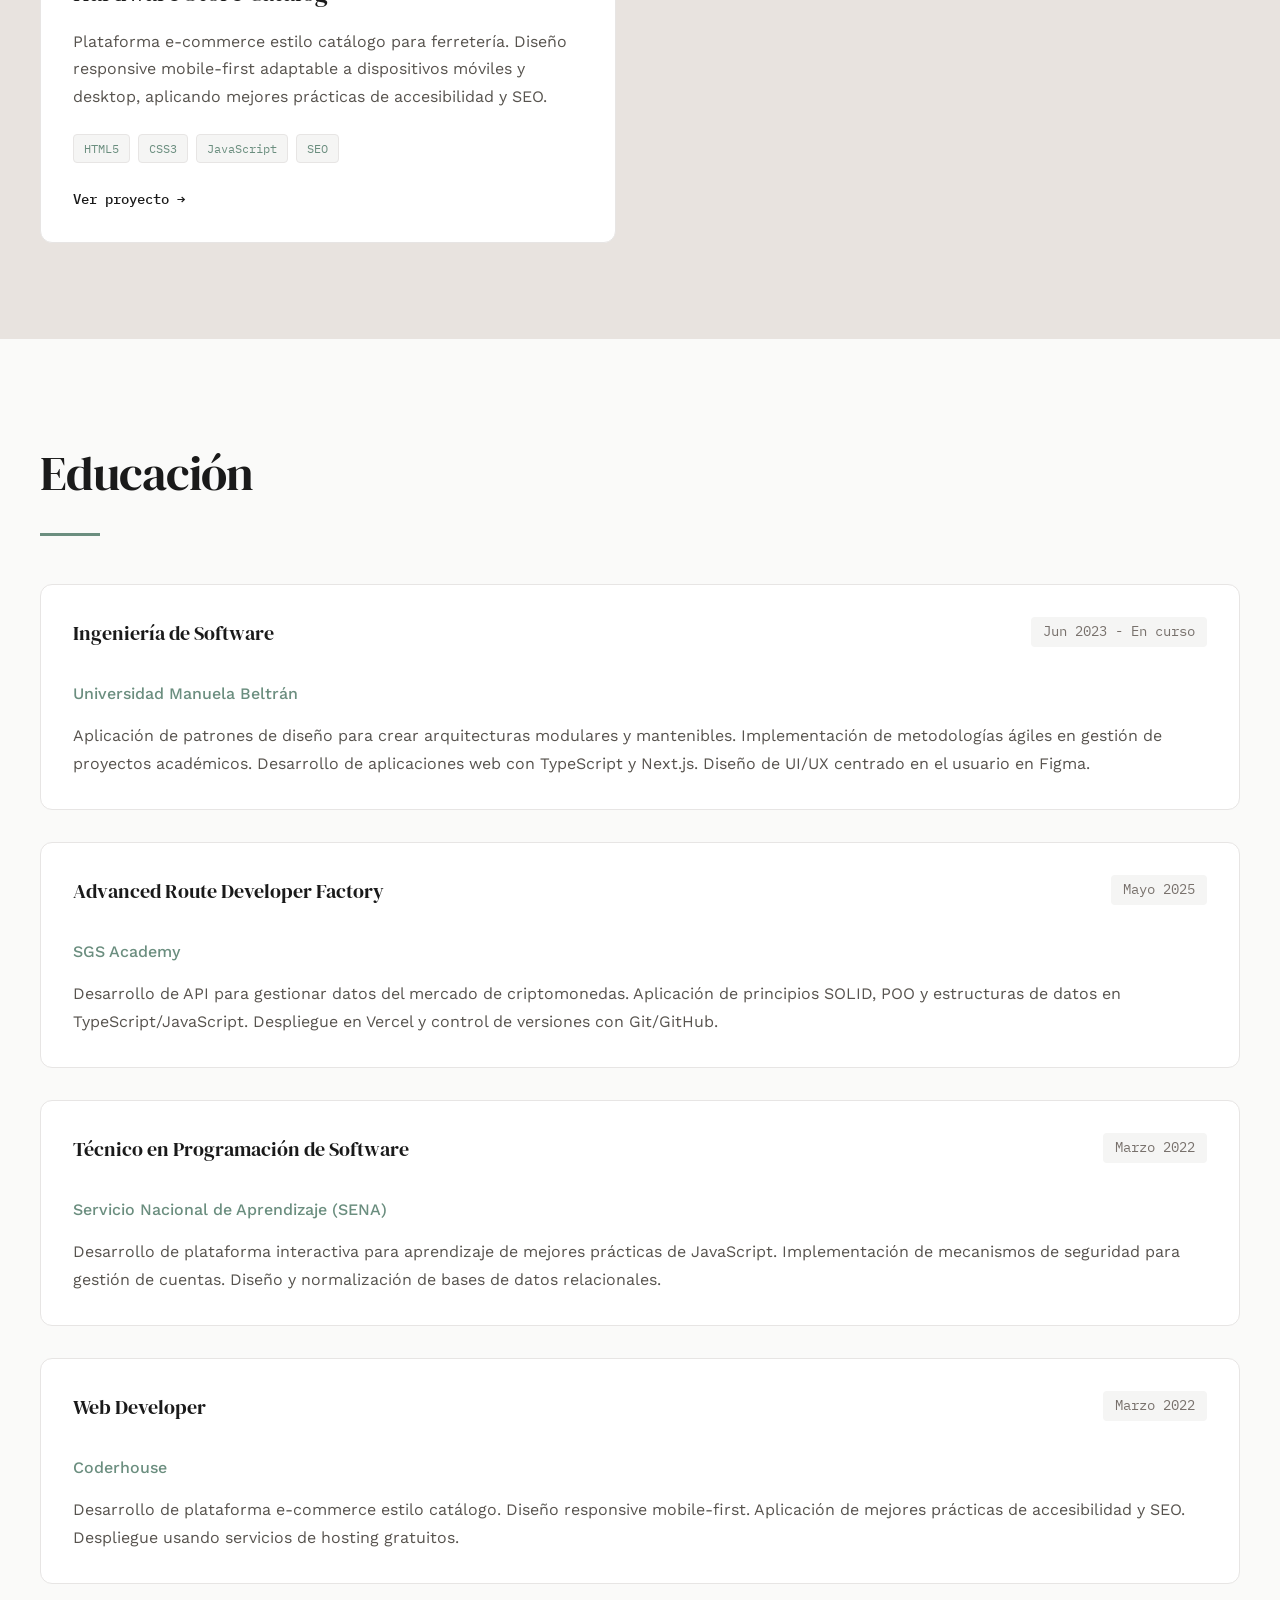
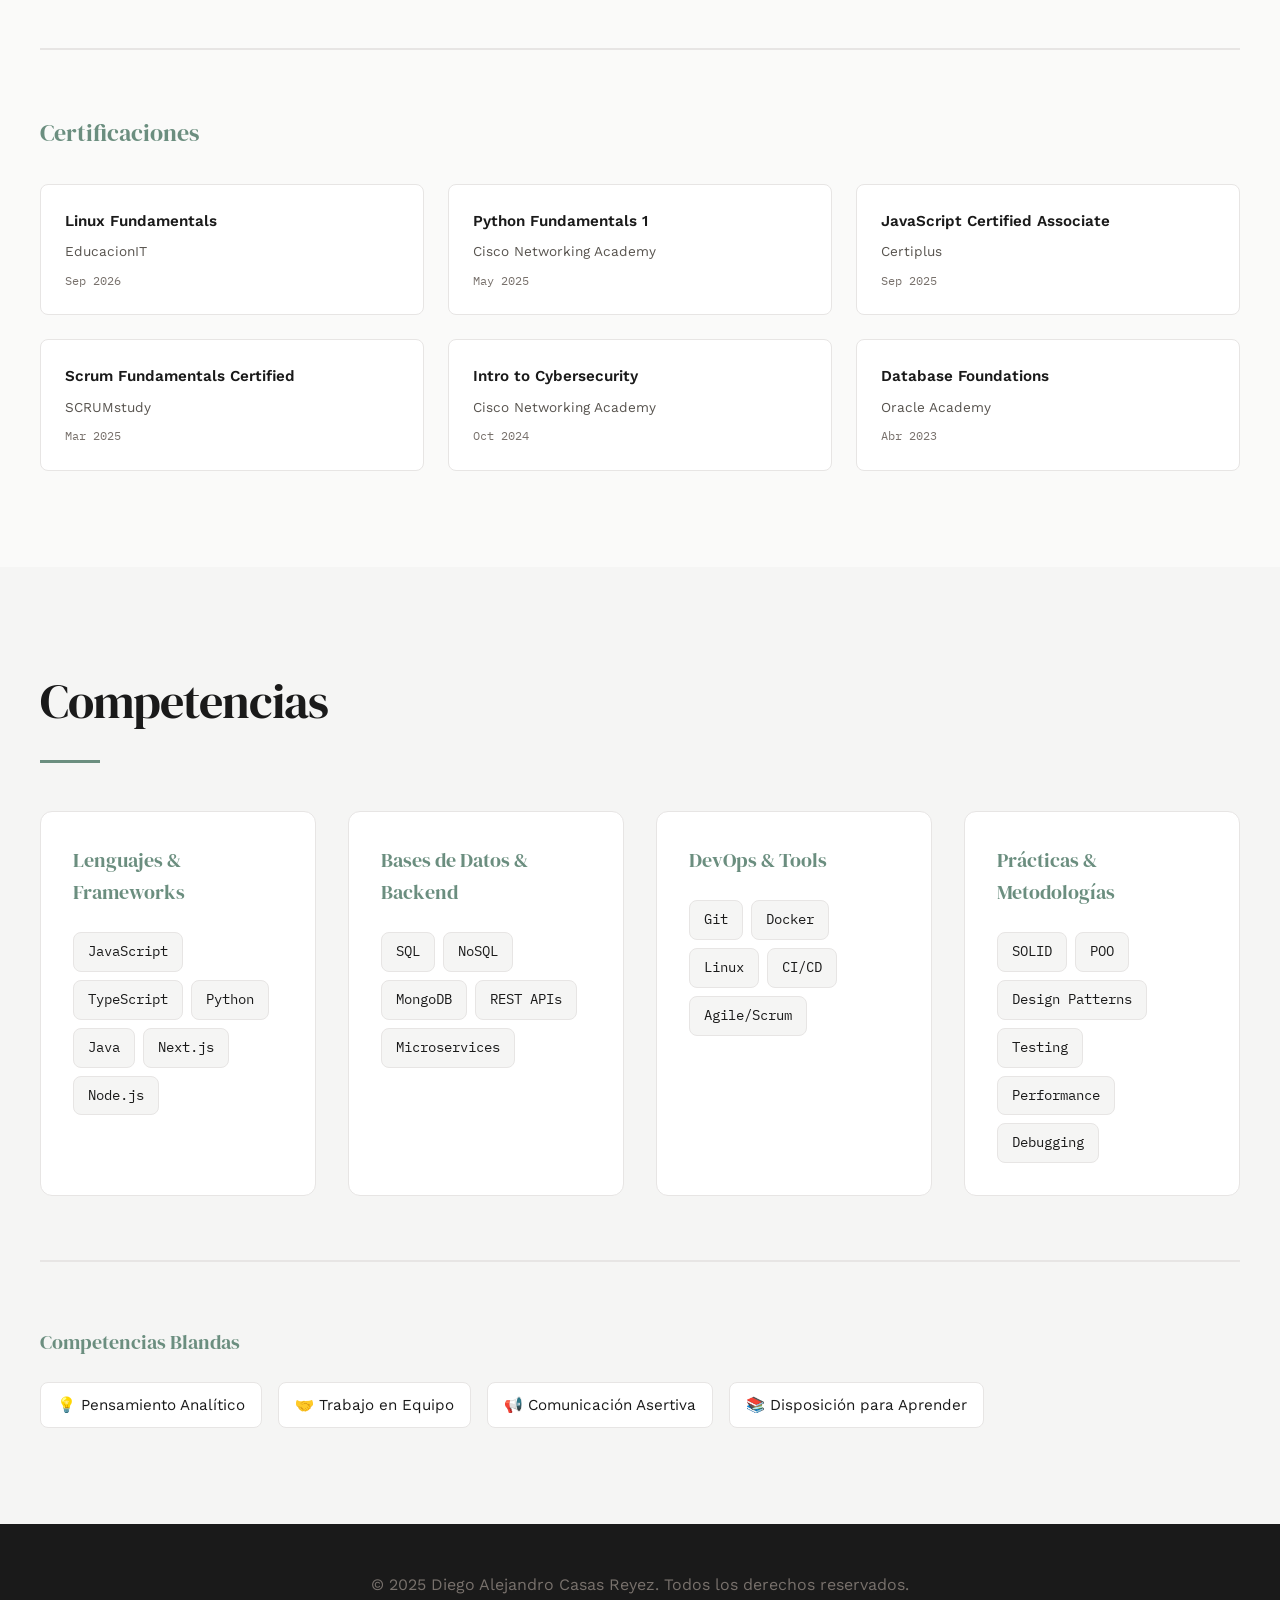
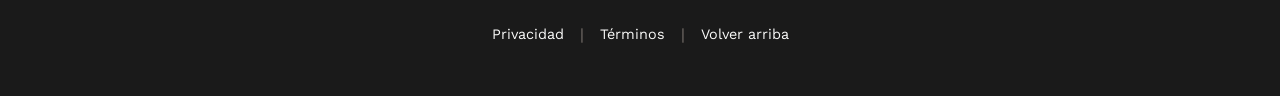
==== commit 97acc3b2: "Contenido de DIEGO" ====
--- a/index.html
+++ b/index.html
@@ -3,8 +3,8 @@
 <head>
     <meta charset="UTF-8">
     <meta name="viewport" content="width=device-width, initial-scale=1.0">
-    <meta name="description" content="CV profesional de Ingeniero de Desarrollo - Portfolio y experiencia">
-    <title>Alejandro Martínez | Ingeniero de Desarrollo</title>
+    <meta name="description" content="CV profesional de Diego Alejandro Casas - Junior Full-Stack Developer">
+    <title>Diego Alejandro Casas | Full-Stack Developer</title>
     <link rel="preconnect" href="https://fonts.googleapis.com">
     <link rel="preconnect" href="https://fonts.gstatic.com" crossorigin>
     <link href="https://fonts.googleapis.com/css2?family=DM+Serif+Display:ital@0;1&family=IBM+Plex+Mono:wght@400;500&family=Work+Sans:wght@300;400;500;600&display=swap" rel="stylesheet">
@@ -15,7 +15,7 @@
     <header id="header">
         <div class="header-container">
             <div class="logo">
-                <h1 class="logo-text">AM<span class="dot">.</span></h1>
+                <h1 class="logo-text">DACR<span class="dot">.</span></h1>
             </div>
             
             <button class="menu-toggle" id="menuToggle" aria-label="Abrir menú">
@@ -27,10 +27,10 @@
             <nav class="nav" id="mainNav">
                 <ul class="nav-list">
                     <li><a href="#perfil" class="nav-link">Perfil</a></li>
-                    <li><a href="#competencias" class="nav-link">Competencias</a></li>
-                    <li><a href="#educacion" class="nav-link">Educación</a></li>
                     <li><a href="#experiencia" class="nav-link">Experiencia</a></li>
                     <li><a href="#proyectos" class="nav-link">Proyectos</a></li>
+                    <li><a href="#educacion" class="nav-link">Educación</a></li>
+                    <li><a href="#competencias" class="nav-link">Competencias</a></li>
                 </ul>
             </nav>
         </div>
@@ -43,31 +43,31 @@
             <div class="hero-content">
                 <div class="hero-image-wrapper">
                     <div class="image-frame">
-                        <img src="images/profile.svg" alt="Foto profesional de Alejandro Martínez" class="profile-image">
+                        <img src="images/profile.svg" alt="Foto profesional de Diego Alejandro Casas" class="profile-image">
                     </div>
                 </div>
                 
                 <div class="hero-info">
-                    <h2 class="hero-title">Alejandro Martínez</h2>
-                    <p class="hero-subtitle">Ingeniero de Desarrollo Full Stack</p>
+                    <h2 class="hero-title">Diego Alejandro Casas Reyez</h2>
+                    <p class="hero-subtitle">Junior Full-Stack Developer</p>
                     
                     <div class="contact-info">
-                        <a href="mailto:alejandro.martinez@email.com" class="contact-item">
+                        <a href="mailto:alejandrocasas102@gmail.com" class="contact-item">
                             <span class="contact-icon">✉</span>
-                            <span>alejandro.martinez@email.com</span>
+                            <span>alejandrocasas102@gmail.com</span>
                         </a>
-                        <a href="tel:+573001234567" class="contact-item">
+                        <a href="tel:+573142503273" class="contact-item">
                             <span class="contact-icon">☎</span>
-                            <span>+57 300 123 4567</span>
+                            <span>+57 314 250 3273</span>
                         </a>
-                        <a href="https://linkedin.com/in/alejandromartinez" target="_blank" class="contact-item">
+                        <a href="https://linkedin.com/in/dev-diegocasas" target="_blank" class="contact-item">
                             <span class="contact-icon">in</span>
-                            <span>linkedin.com/in/alejandromartinez</span>
+                            <span>linkedin.com/in/dev-diegocasas</span>
                         </a>
-                        <a href="https://github.com/alejandromartinez" target="_blank" class="contact-item">
-                            <span class="contact-icon">gh</span>
-                            <span>github.com/alejandromartinez</span>
-                        </a>
+                        <div class="contact-item">
+                            <span class="contact-icon">📍</span>
+                            <span>Bogotá, Colombia</span>
+                        </div>
                     </div>
                 </div>
             </div>
@@ -79,162 +79,17 @@
                 <h2 class="section-title">Sobre mí</h2>
                 <div class="profile-content">
                     <p class="profile-text">
-                        Ingeniero de desarrollo con más de 5 años de experiencia en la creación de soluciones web y móviles escalables. 
-                        Especializado en arquitecturas modernas, metodologías ágiles y liderazgo técnico de equipos multidisciplinarios.
+                        Junior full-stack developer con experiencia en plataformas web y APIs. Lideré el desarrollo e 
+                        implementación de una plataforma web escalable y API que automatizó flujos de trabajo clave, 
+                        redujo el tiempo de comercialización y mejoró el rendimiento, SEO y accesibilidad, al tiempo que 
+                        optimicé las consultas de base de datos para respuestas más rápidas.
                     </p>
                     <p class="profile-text">
-                        Apasionado por la innovación tecnológica y el desarrollo de productos que generan impacto real en los usuarios. 
-                        Enfocado en escribir código limpio, mantenible y en la mejora continua de procesos de desarrollo.
+                        Participé desde el desarrollo hasta la producción, priorizando código modular y usabilidad, 
+                        trabajando eficazmente en equipos ágiles. Apasionado por aplicar principios de diseño, 
+                        patrones arquitectónicos y mejores prácticas de desarrollo para crear soluciones robustas 
+                        y mantenibles.
                     </p>
-                </div>
-            </div>
-        </section>
-
-        <!-- Competencias Técnicas -->
-        <section class="section section-skills" id="competencias">
-            <div class="section-container">
-                <h2 class="section-title">Competencias Técnicas</h2>
-                
-                <div class="skills-grid">
-                    <div class="skill-category">
-                        <h3 class="skill-category-title">Frontend</h3>
-                        <ul class="skill-list">
-                            <li class="skill-item">
-                                <span class="skill-name">React / Next.js</span>
-                                <span class="skill-level">Avanzado</span>
-                            </li>
-                            <li class="skill-item">
-                                <span class="skill-name">TypeScript</span>
-                                <span class="skill-level">Avanzado</span>
-                            </li>
-                            <li class="skill-item">
-                                <span class="skill-name">HTML5 / CSS3</span>
-                                <span class="skill-level">Experto</span>
-                            </li>
-                            <li class="skill-item">
-                                <span class="skill-name">Tailwind / Styled Components</span>
-                                <span class="skill-level">Avanzado</span>
-                            </li>
-                        </ul>
-                    </div>
-
-                    <div class="skill-category">
-                        <h3 class="skill-category-title">Backend</h3>
-                        <ul class="skill-list">
-                            <li class="skill-item">
-                                <span class="skill-name">Node.js / Express</span>
-                                <span class="skill-level">Avanzado</span>
-                            </li>
-                            <li class="skill-item">
-                                <span class="skill-name">Python / Django</span>
-                                <span class="skill-level">Intermedio</span>
-                            </li>
-                            <li class="skill-item">
-                                <span class="skill-name">PostgreSQL / MongoDB</span>
-                                <span class="skill-level">Avanzado</span>
-                            </li>
-                            <li class="skill-item">
-                                <span class="skill-name">REST APIs / GraphQL</span>
-                                <span class="skill-level">Avanzado</span>
-                            </li>
-                        </ul>
-                    </div>
-
-                    <div class="skill-category">
-                        <h3 class="skill-category-title">DevOps & Tools</h3>
-                        <ul class="skill-list">
-                            <li class="skill-item">
-                                <span class="skill-name">Git / GitHub</span>
-                                <span class="skill-level">Avanzado</span>
-                            </li>
-                            <li class="skill-item">
-                                <span class="skill-name">Docker / Kubernetes</span>
-                                <span class="skill-level">Intermedio</span>
-                            </li>
-                            <li class="skill-item">
-                                <span class="skill-name">AWS / Azure</span>
-                                <span class="skill-level">Intermedio</span>
-                            </li>
-                            <li class="skill-item">
-                                <span class="skill-name">CI/CD Pipelines</span>
-                                <span class="skill-level">Avanzado</span>
-                            </li>
-                        </ul>
-                    </div>
-                </div>
-
-                <!-- Competencias Blandas -->
-                <div class="soft-skills">
-                    <h3 class="skill-category-title">Competencias Blandas</h3>
-                    <div class="soft-skills-grid">
-                        <div class="soft-skill-item">
-                            <span class="soft-skill-icon">💡</span>
-                            <span class="soft-skill-name">Pensamiento Crítico</span>
-                        </div>
-                        <div class="soft-skill-item">
-                            <span class="soft-skill-icon">🤝</span>
-                            <span class="soft-skill-name">Trabajo en Equipo</span>
-                        </div>
-                        <div class="soft-skill-item">
-                            <span class="soft-skill-icon">🎯</span>
-                            <span class="soft-skill-name">Resolución de Problemas</span>
-                        </div>
-                        <div class="soft-skill-item">
-                            <span class="soft-skill-icon">📢</span>
-                            <span class="soft-skill-name">Comunicación Efectiva</span>
-                        </div>
-                        <div class="soft-skill-item">
-                            <span class="soft-skill-icon">⚡</span>
-                            <span class="soft-skill-name">Adaptabilidad</span>
-                        </div>
-                        <div class="soft-skill-item">
-                            <span class="soft-skill-icon">👥</span>
-                            <span class="soft-skill-name">Liderazgo</span>
-                        </div>
-                    </div>
-                </div>
-            </div>
-        </section>
-
-        <!-- Educación -->
-        <section class="section section-education" id="educacion">
-            <div class="section-container">
-                <h2 class="section-title">Educación</h2>
-                
-                <div class="education-list">
-                    <article class="education-card">
-                        <div class="card-header">
-                            <h3 class="card-title">Ingeniería de Sistemas</h3>
-                            <span class="card-date">2015 - 2020</span>
-                        </div>
-                        <p class="card-institution">Universidad Nacional de Colombia</p>
-                        <p class="card-description">
-                            Enfoque en desarrollo de software, arquitectura de sistemas y gestión de proyectos tecnológicos.
-                            Proyecto de grado: Sistema de gestión académica basado en microservicios.
-                        </p>
-                    </article>
-
-                    <article class="education-card">
-                        <div class="card-header">
-                            <h3 class="card-title">Certificación AWS Solutions Architect</h3>
-                            <span class="card-date">2022</span>
-                        </div>
-                        <p class="card-institution">Amazon Web Services</p>
-                        <p class="card-description">
-                            Certificación profesional en diseño y despliegue de aplicaciones escalables en AWS.
-                        </p>
-                    </article>
-
-                    <article class="education-card">
-                        <div class="card-header">
-                            <h3 class="card-title">Full Stack Web Development</h3>
-                            <span class="card-date">2021</span>
-                        </div>
-                        <p class="card-institution">Platzi</p>
-                        <p class="card-description">
-                            Programa intensivo de desarrollo web moderno con React, Node.js y metodologías ágiles.
-                        </p>
-                    </article>
                 </div>
             </div>
         </section>
@@ -248,48 +103,15 @@
                     <article class="experience-card">
                         <div class="card-header">
                             <div>
-                                <h3 class="card-title">Senior Full Stack Developer</h3>
-                                <p class="card-company">TechCorp Solutions</p>
-                            </div>
-                            <span class="card-date">2022 - Presente</span>
+                                <h3 class="card-title">Software Developer</h3>
+                                <p class="card-company">Emisoras Vida S.A.S</p>
+                            </div>
+                            <span class="card-date">Sep 2021 - Feb 2022</span>
                         </div>
                         <ul class="card-list">
-                            <li>Liderazgo técnico de equipo de 5 desarrolladores en proyecto de plataforma e-commerce</li>
-                            <li>Implementación de arquitectura de microservicios que redujo tiempos de respuesta en 40%</li>
-                            <li>Desarrollo de sistema de gestión de inventario en tiempo real con React y Node.js</li>
-                            <li>Mentorización de desarrolladores junior y establecimiento de mejores prácticas de código</li>
-                        </ul>
-                    </article>
-
-                    <article class="experience-card">
-                        <div class="card-header">
-                            <div>
-                                <h3 class="card-title">Full Stack Developer</h3>
-                                <p class="card-company">Innovatech S.A.S.</p>
-                            </div>
-                            <span class="card-date">2020 - 2022</span>
-                        </div>
-                        <ul class="card-list">
-                            <li>Desarrollo de aplicaciones web progresivas (PWA) para clientes del sector financiero</li>
-                            <li>Integración de APIs de terceros y desarrollo de servicios RESTful</li>
-                            <li>Optimización de rendimiento que mejoró Core Web Vitals en 60%</li>
-                            <li>Implementación de pipelines CI/CD con GitHub Actions y Docker</li>
-                        </ul>
-                    </article>
-
-                    <article class="experience-card">
-                        <div class="card-header">
-                            <div>
-                                <h3 class="card-title">Frontend Developer</h3>
-                                <p class="card-company">Digital Agency Co.</p>
-                            </div>
-                            <span class="card-date">2019 - 2020</span>
-                        </div>
-                        <ul class="card-list">
-                            <li>Desarrollo de sitios web responsive y landing pages para diversos clientes</li>
-                            <li>Implementación de animaciones y microinteracciones con JavaScript vanilla</li>
-                            <li>Colaboración con equipos de diseño para traducir mockups en código funcional</li>
-                            <li>Mantenimiento y actualización de sitios existentes</li>
+                            <li>Desarrollé una plataforma para automatizar y optimizar procesos, acelerando el tiempo de comercialización y mejorando la escalabilidad para nuevos proyectos</li>
+                            <li>Lideré el desarrollo de una librería online implementada en WordPress</li>
+                            <li>Asistí en la selección de hosting y dominio e identifiqué tecnologías que simplificaron el despliegue y mejoraron el rendimiento del sitio web, SEO y accesibilidad</li>
                         </ul>
                     </article>
                 </div>
@@ -304,23 +126,46 @@
                 <div class="projects-grid">
                     <article class="project-card">
                         <div class="project-image">
-                            <div class="project-tag">Web App</div>
+                            <div class="project-tag">API</div>
                         </div>
                         <div class="project-content">
-                            <h3 class="project-title">EduConnect</h3>
+                            <h3 class="project-title">Crypto Market API</h3>
                             <p class="project-description">
-                                Plataforma de gestión educativa que conecta estudiantes, profesores y padres. 
-                                Incluye sistema de mensajería en tiempo real, gestión de calificaciones y calendario académico.
+                                API desarrollada para gestionar datos del mercado de criptomonedas e integrar predicciones 
+                                para análisis de inversiones. Incluye manejo eficiente de datos con MongoDB y optimización 
+                                de respuestas mediante modelado de documentos e indexación.
                             </p>
                             <div class="project-tech">
-                                <span class="tech-tag">React</span>
+                                <span class="tech-tag">TypeScript</span>
                                 <span class="tech-tag">Node.js</span>
-                                <span class="tech-tag">Socket.io</span>
-                                <span class="tech-tag">PostgreSQL</span>
+                                <span class="tech-tag">MongoDB</span>
+                                <span class="tech-tag">Vercel</span>
                             </div>
                             <div class="project-links">
                                 <a href="#" class="project-link">Ver proyecto →</a>
-                                <a href="#" class="project-link">GitHub →</a>
+                            </div>
+                        </div>
+                    </article>
+
+                    <article class="project-card">
+                        <div class="project-image">
+                            <div class="project-tag">Web Platform</div>
+                        </div>
+                        <div class="project-content">
+                            <h3 class="project-title">JavaScript Learning Platform</h3>
+                            <p class="project-description">
+                                Plataforma interactiva para aprender mejores prácticas de JavaScript. Implementa 
+                                mecanismos de seguridad para gestión de cuentas y autenticación, con base de datos 
+                                relacional normalizada.
+                            </p>
+                            <div class="project-tech">
+                                <span class="tech-tag">JavaScript</span>
+                                <span class="tech-tag">SQL</span>
+                                <span class="tech-tag">Authentication</span>
+                                <span class="tech-tag">Security</span>
+                            </div>
+                            <div class="project-links">
+                                <a href="#" class="project-link">Ver proyecto →</a>
                             </div>
                         </div>
                     </article>
@@ -330,69 +175,189 @@
                             <div class="project-tag">E-commerce</div>
                         </div>
                         <div class="project-content">
-                            <h3 class="project-title">ShopFlow</h3>
+                            <h3 class="project-title">Hardware Store Catalog</h3>
                             <p class="project-description">
-                                Sistema completo de comercio electrónico con panel de administración, 
-                                pasarela de pagos integrada y gestión de inventario en tiempo real.
+                                Plataforma e-commerce estilo catálogo para ferretería. Diseño responsive mobile-first 
+                                adaptable a dispositivos móviles y desktop, aplicando mejores prácticas de accesibilidad 
+                                y SEO.
                             </p>
                             <div class="project-tech">
-                                <span class="tech-tag">Next.js</span>
-                                <span class="tech-tag">TypeScript</span>
-                                <span class="tech-tag">Stripe</span>
-                                <span class="tech-tag">MongoDB</span>
+                                <span class="tech-tag">HTML5</span>
+                                <span class="tech-tag">CSS3</span>
+                                <span class="tech-tag">JavaScript</span>
+                                <span class="tech-tag">SEO</span>
                             </div>
                             <div class="project-links">
                                 <a href="#" class="project-link">Ver proyecto →</a>
-                                <a href="#" class="project-link">GitHub →</a>
-                            </div>
-                        </div>
-                    </article>
-
-                    <article class="project-card">
-                        <div class="project-image">
-                            <div class="project-tag">Mobile App</div>
-                        </div>
-                        <div class="project-content">
-                            <h3 class="project-title">FitTracker Pro</h3>
-                            <p class="project-description">
-                                Aplicación móvil para seguimiento de ejercicios y nutrición. 
-                                Incluye planes personalizados, estadísticas detalladas y sistema de logros.
-                            </p>
-                            <div class="project-tech">
-                                <span class="tech-tag">React Native</span>
-                                <span class="tech-tag">Firebase</span>
-                                <span class="tech-tag">Redux</span>
-                                <span class="tech-tag">Chart.js</span>
-                            </div>
-                            <div class="project-links">
-                                <a href="#" class="project-link">Ver proyecto →</a>
-                                <a href="#" class="project-link">GitHub →</a>
-                            </div>
-                        </div>
-                    </article>
-
-                    <article class="project-card">
-                        <div class="project-image">
-                            <div class="project-tag">Dashboard</div>
-                        </div>
-                        <div class="project-content">
-                            <h3 class="project-title">Analytics Hub</h3>
-                            <p class="project-description">
-                                Dashboard interactivo para visualización de datos empresariales. 
-                                Gráficos personalizables, exportación de reportes y alertas automatizadas.
-                            </p>
-                            <div class="project-tech">
-                                <span class="tech-tag">Vue.js</span>
-                                <span class="tech-tag">D3.js</span>
-                                <span class="tech-tag">Express</span>
-                                <span class="tech-tag">MySQL</span>
-                            </div>
-                            <div class="project-links">
-                                <a href="#" class="project-link">Ver proyecto →</a>
-                                <a href="#" class="project-link">GitHub →</a>
-                            </div>
-                        </div>
-                    </article>
+                            </div>
+                        </div>
+                    </article>
+                </div>
+            </div>
+        </section>
+
+        <!-- Educación -->
+        <section class="section section-education" id="educacion">
+            <div class="section-container">
+                <h2 class="section-title">Educación</h2>
+                
+                <div class="education-list">
+                    <article class="education-card">
+                        <div class="card-header">
+                            <h3 class="card-title">Ingeniería de Software</h3>
+                            <span class="card-date">Jun 2023 - En curso</span>
+                        </div>
+                        <p class="card-institution">Universidad Manuela Beltrán</p>
+                        <p class="card-description">
+                            Aplicación de patrones de diseño para crear arquitecturas modulares y mantenibles. 
+                            Implementación de metodologías ágiles en gestión de proyectos académicos. Desarrollo 
+                            de aplicaciones web con TypeScript y Next.js. Diseño de UI/UX centrado en el usuario 
+                            en Figma.
+                        </p>
+                    </article>
+
+                    <article class="education-card">
+                        <div class="card-header">
+                            <h3 class="card-title">Advanced Route Developer Factory</h3>
+                            <span class="card-date">Mayo 2025</span>
+                        </div>
+                        <p class="card-institution">SGS Academy</p>
+                        <p class="card-description">
+                            Desarrollo de API para gestionar datos del mercado de criptomonedas. Aplicación de 
+                            principios SOLID, POO y estructuras de datos en TypeScript/JavaScript. Despliegue 
+                            en Vercel y control de versiones con Git/GitHub.
+                        </p>
+                    </article>
+
+                    <article class="education-card">
+                        <div class="card-header">
+                            <h3 class="card-title">Técnico en Programación de Software</h3>
+                            <span class="card-date">Marzo 2022</span>
+                        </div>
+                        <p class="card-institution">Servicio Nacional de Aprendizaje (SENA)</p>
+                        <p class="card-description">
+                            Desarrollo de plataforma interactiva para aprendizaje de mejores prácticas de JavaScript. 
+                            Implementación de mecanismos de seguridad para gestión de cuentas. Diseño y normalización 
+                            de bases de datos relacionales.
+                        </p>
+                    </article>
+
+                    <article class="education-card">
+                        <div class="card-header">
+                            <h3 class="card-title">Web Developer</h3>
+                            <span class="card-date">Marzo 2022</span>
+                        </div>
+                        <p class="card-institution">Coderhouse</p>
+                        <p class="card-description">
+                            Desarrollo de plataforma e-commerce estilo catálogo. Diseño responsive mobile-first. 
+                            Aplicación de mejores prácticas de accesibilidad y SEO. Despliegue usando servicios 
+                            de hosting gratuitos.
+                        </p>
+                    </article>
+                </div>
+
+                <!-- Certificaciones -->
+                <div class="certifications-section">
+                    <h3 class="certifications-title">Certificaciones</h3>
+                    <div class="certifications-grid">
+                        <div class="cert-item">
+                            <span class="cert-name">Linux Fundamentals</span>
+                            <span class="cert-org">EducacionIT</span>
+                            <span class="cert-date">Sep 2026</span>
+                        </div>
+                        <div class="cert-item">
+                            <span class="cert-name">Python Fundamentals 1</span>
+                            <span class="cert-org">Cisco Networking Academy</span>
+                            <span class="cert-date">May 2025</span>
+                        </div>
+                        <div class="cert-item">
+                            <span class="cert-name">JavaScript Certified Associate</span>
+                            <span class="cert-org">Certiplus</span>
+                            <span class="cert-date">Sep 2025</span>
+                        </div>
+                        <div class="cert-item">
+                            <span class="cert-name">Scrum Fundamentals Certified</span>
+                            <span class="cert-org">SCRUMstudy</span>
+                            <span class="cert-date">Mar 2025</span>
+                        </div>
+                        <div class="cert-item">
+                            <span class="cert-name">Intro to Cybersecurity</span>
+                            <span class="cert-org">Cisco Networking Academy</span>
+                            <span class="cert-date">Oct 2024</span>
+                        </div>
+                        <div class="cert-item">
+                            <span class="cert-name">Database Foundations</span>
+                            <span class="cert-org">Oracle Academy</span>
+                            <span class="cert-date">Abr 2023</span>
+                        </div>
+                    </div>
+                </div>
+            </div>
+        </section>
+
+        <!-- Competencias Técnicas y Blandas -->
+        <section class="section section-skills" id="competencias">
+            <div class="section-container">
+                <h2 class="section-title">Competencias</h2>
+                
+                <!-- Competencias Técnicas -->
+                <div class="skills-grid">
+                    <div class="skill-category">
+                        <h3 class="skill-category-title">Lenguajes & Frameworks</h3>
+                        <div class="tech-tags-container">
+                            <span class="tech-badge">JavaScript</span>
+                            <span class="tech-badge">TypeScript</span>
+                            <span class="tech-badge">Python</span>
+                            <span class="tech-badge">Java</span>
+                            <span class="tech-badge">Next.js</span>
+                            <span class="tech-badge">Node.js</span>
+                        </div>
+                    </div>
+
+                    <div class="skill-category">
+                        <h3 class="skill-category-title">Bases de Datos & Backend</h3>
+                        <div class="tech-tags-container">
+                            <span class="tech-badge">SQL</span>
+                            <span class="tech-badge">NoSQL</span>
+                            <span class="tech-badge">MongoDB</span>
+                            <span class="tech-badge">REST APIs</span>
+                            <span class="tech-badge">Microservices</span>
+                        </div>
+                    </div>
+
+                    <div class="skill-category">
+                        <h3 class="skill-category-title">DevOps & Tools</h3>
+                        <div class="tech-tags-container">
+                            <span class="tech-badge">Git</span>
+                            <span class="tech-badge">Docker</span>
+                            <span class="tech-badge">Linux</span>
+                            <span class="tech-badge">CI/CD</span>
+                            <span class="tech-badge">Agile/Scrum</span>
+                        </div>
+                    </div>
+
+                    <div class="skill-category">
+                        <h3 class="skill-category-title">Prácticas & Metodologías</h3>
+                        <div class="tech-tags-container">
+                            <span class="tech-badge">SOLID</span>
+                            <span class="tech-badge">POO</span>
+                            <span class="tech-badge">Design Patterns</span>
+                            <span class="tech-badge">Testing</span>
+                            <span class="tech-badge">Performance</span>
+                            <span class="tech-badge">Debugging</span>
+                        </div>
+                    </div>
+                </div>
+
+                <!-- Competencias Blandas - Versión Compacta -->
+                <div class="soft-skills-compact">
+                    <h3 class="skill-category-title">Competencias Blandas</h3>
+                    <div class="soft-skills-inline">
+                        <span class="soft-skill-badge">💡 Pensamiento Analítico</span>
+                        <span class="soft-skill-badge">🤝 Trabajo en Equipo</span>
+                        <span class="soft-skill-badge">📢 Comunicación Asertiva</span>
+                        <span class="soft-skill-badge">📚 Disposición para Aprender</span>
+                    </div>
                 </div>
             </div>
         </section>
@@ -401,7 +366,7 @@
     <!-- Footer -->
     <footer class="footer">
         <div class="footer-content">
-            <p class="footer-text">© 2025 Alejandro Martínez. Todos los derechos reservados.</p>
+            <p class="footer-text">© 2025 Diego Alejandro Casas Reyez. Todos los derechos reservados.</p>
             <div class="footer-links">
                 <a href="#" class="footer-link">Privacidad</a>
                 <span class="footer-separator">|</span>
--- a/styles.css
+++ b/styles.css
@@ -5,6 +5,7 @@
     /* Colors */
     --color-bg-primary: #FAFAF9;
     --color-bg-secondary: #F5F5F4;
+    --color-bg-projects: #E8E3DF;
     --color-text-primary: #1A1A1A;
     --color-text-secondary: #57534E;
     --color-text-tertiary: #78716C;
@@ -357,10 +358,28 @@
    ========================================== */
 .section {
     padding: var(--spacing-3xl) var(--spacing-md);
+    /* FIX: Agregar padding-top adicional para evitar sobreposición */
+    scroll-margin-top: 90px;
 }
 
 .section:nth-child(even) {
     background-color: var(--color-bg-secondary);
+}
+
+/* Background especial para la sección de proyectos */
+.section-projects {
+    background-color: var(--color-bg-projects) !important;
+    position: relative;
+}
+
+.section-projects::before {
+    content: '';
+    position: absolute;
+    top: 0;
+    left: 0;
+    right: 0;
+    height: 4px;
+    background: linear-gradient(90deg, var(--color-accent-primary), var(--color-accent-secondary));
 }
 
 .section-container {
@@ -404,108 +423,7 @@
 }
 
 /* ==========================================
-   Skills Section
-   ========================================== */
-.skills-grid {
-    display: grid;
-    gap: var(--spacing-xl);
-    margin-bottom: var(--spacing-2xl);
-}
-
-.skill-category {
-    background-color: var(--color-white);
-    padding: var(--spacing-lg);
-    border-radius: var(--radius-lg);
-    border: 1px solid var(--color-border);
-    transition: all var(--transition-base);
-}
-
-.skill-category:hover {
-    box-shadow: var(--shadow-md);
-    transform: translateY(-4px);
-}
-
-.skill-category-title {
-    font-family: var(--font-display);
-    font-size: 1.25rem;
-    font-weight: 400;
-    margin-bottom: var(--spacing-md);
-    color: var(--color-accent-primary);
-}
-
-.skill-list {
-    display: flex;
-    flex-direction: column;
-    gap: var(--spacing-sm);
-}
-
-.skill-item {
-    display: flex;
-    justify-content: space-between;
-    align-items: center;
-    padding: var(--spacing-xs) 0;
-    border-bottom: 1px solid var(--color-border);
-}
-
-.skill-item:last-child {
-    border-bottom: none;
-}
-
-.skill-name {
-    font-size: 0.95rem;
-    color: var(--color-text-primary);
-}
-
-.skill-level {
-    font-family: var(--font-mono);
-    font-size: 0.75rem;
-    color: var(--color-text-tertiary);
-    background-color: var(--color-bg-secondary);
-    padding: 4px 8px;
-    border-radius: var(--radius-sm);
-}
-
-/* Soft Skills */
-.soft-skills {
-    margin-top: var(--spacing-2xl);
-}
-
-.soft-skills-grid {
-    display: grid;
-    grid-template-columns: repeat(2, 1fr);
-    gap: var(--spacing-md);
-}
-
-.soft-skill-item {
-    background-color: var(--color-white);
-    padding: var(--spacing-md);
-    border-radius: var(--radius-md);
-    border: 1px solid var(--color-border);
-    display: flex;
-    flex-direction: column;
-    align-items: center;
-    gap: var(--spacing-xs);
-    text-align: center;
-    transition: all var(--transition-fast);
-}
-
-.soft-skill-item:hover {
-    border-color: var(--color-accent-secondary);
-    transform: scale(1.05);
-}
-
-.soft-skill-icon {
-    font-size: 2rem;
-}
-
-.soft-skill-name {
-    font-size: 0.9rem;
-    font-weight: 500;
-    color: var(--color-text-secondary);
-}
-
-/* ==========================================
-   Education & Experience Cards
+   Experience & Education Cards
    ========================================== */
 .education-list,
 .experience-list {
@@ -593,6 +511,63 @@
 }
 
 /* ==========================================
+   Certifications Section
+   ========================================== */
+.certifications-section {
+    margin-top: var(--spacing-2xl);
+    padding-top: var(--spacing-2xl);
+    border-top: 2px solid var(--color-border);
+}
+
+.certifications-title {
+    font-family: var(--font-display);
+    font-size: 1.5rem;
+    font-weight: 400;
+    margin-bottom: var(--spacing-lg);
+    color: var(--color-accent-primary);
+}
+
+.certifications-grid {
+    display: grid;
+    gap: var(--spacing-md);
+    grid-template-columns: repeat(auto-fit, minmax(280px, 1fr));
+}
+
+.cert-item {
+    background-color: var(--color-white);
+    padding: var(--spacing-md);
+    border-radius: var(--radius-md);
+    border: 1px solid var(--color-border);
+    display: flex;
+    flex-direction: column;
+    gap: var(--spacing-xs);
+    transition: all var(--transition-fast);
+}
+
+.cert-item:hover {
+    border-color: var(--color-accent-secondary);
+    transform: translateY(-2px);
+    box-shadow: var(--shadow-sm);
+}
+
+.cert-name {
+    font-weight: 600;
+    color: var(--color-text-primary);
+    font-size: 0.95rem;
+}
+
+.cert-org {
+    color: var(--color-text-secondary);
+    font-size: 0.85rem;
+}
+
+.cert-date {
+    font-family: var(--font-mono);
+    font-size: 0.75rem;
+    color: var(--color-text-tertiary);
+}
+
+/* ==========================================
    Projects Section
    ========================================== */
 .projects-grid {
@@ -685,6 +660,95 @@
 }
 
 /* ==========================================
+   Skills Section - NUEVA ESTRUCTURA
+   ========================================== */
+.skills-grid {
+    display: grid;
+    gap: var(--spacing-lg);
+    margin-bottom: var(--spacing-2xl);
+}
+
+.skill-category {
+    background-color: var(--color-white);
+    padding: var(--spacing-lg);
+    border-radius: var(--radius-lg);
+    border: 1px solid var(--color-border);
+    transition: all var(--transition-base);
+}
+
+.skill-category:hover {
+    box-shadow: var(--shadow-md);
+    transform: translateY(-4px);
+}
+
+.skill-category-title {
+    font-family: var(--font-display);
+    font-size: 1.25rem;
+    font-weight: 400;
+    margin-bottom: var(--spacing-md);
+    color: var(--color-accent-primary);
+}
+
+/* Nuevo estilo para tech badges */
+.tech-tags-container {
+    display: flex;
+    flex-wrap: wrap;
+    gap: var(--spacing-xs);
+}
+
+.tech-badge {
+    font-family: var(--font-mono);
+    font-size: 0.85rem;
+    color: var(--color-text-primary);
+    background-color: var(--color-bg-secondary);
+    padding: 8px 14px;
+    border-radius: var(--radius-md);
+    border: 1px solid var(--color-border);
+    transition: all var(--transition-fast);
+}
+
+.tech-badge:hover {
+    background-color: var(--color-accent-primary);
+    color: var(--color-white);
+    border-color: var(--color-accent-primary);
+    transform: translateY(-2px);
+}
+
+/* ==========================================
+   Soft Skills - VERSIÓN COMPACTA
+   ========================================== */
+.soft-skills-compact {
+    margin-top: var(--spacing-2xl);
+    padding-top: var(--spacing-2xl);
+    border-top: 2px solid var(--color-border);
+}
+
+.soft-skills-inline {
+    display: flex;
+    flex-wrap: wrap;
+    gap: var(--spacing-sm);
+}
+
+.soft-skill-badge {
+    font-size: 0.95rem;
+    color: var(--color-text-primary);
+    background-color: var(--color-white);
+    padding: 10px 16px;
+    border-radius: var(--radius-md);
+    border: 1px solid var(--color-border);
+    transition: all var(--transition-fast);
+    display: inline-flex;
+    align-items: center;
+    gap: 8px;
+}
+
+.soft-skill-badge:hover {
+    border-color: var(--color-accent-secondary);
+    transform: translateY(-2px);
+    box-shadow: var(--shadow-sm);
+}
+
+/* ==========================================
    Footer
    ========================================== */
 .footer {
@@ -797,17 +861,18 @@
     
     /* Skills Grid Desktop */
     .skills-grid {
-        grid-template-columns: repeat(3, 1fr);
-    }
-    
-    .soft-skills-grid {
-        grid-template-columns: repeat(3, 1fr);
+        grid-template-columns: repeat(2, 1fr);
     }
     
     /* Projects Grid Desktop */
     .projects-grid {
         grid-template-columns: repeat(2, 1fr);
     }
+
+    /* Certifications Grid Desktop */
+    .certifications-grid {
+        grid-template-columns: repeat(3, 1fr);
+    }
 }
 
 /* ==========================================
@@ -822,8 +887,8 @@
         font-size: 3rem;
     }
     
-    .soft-skills-grid {
-        grid-template-columns: repeat(6, 1fr);
+    .skills-grid {
+        grid-template-columns: repeat(4, 1fr);
     }
 }
 
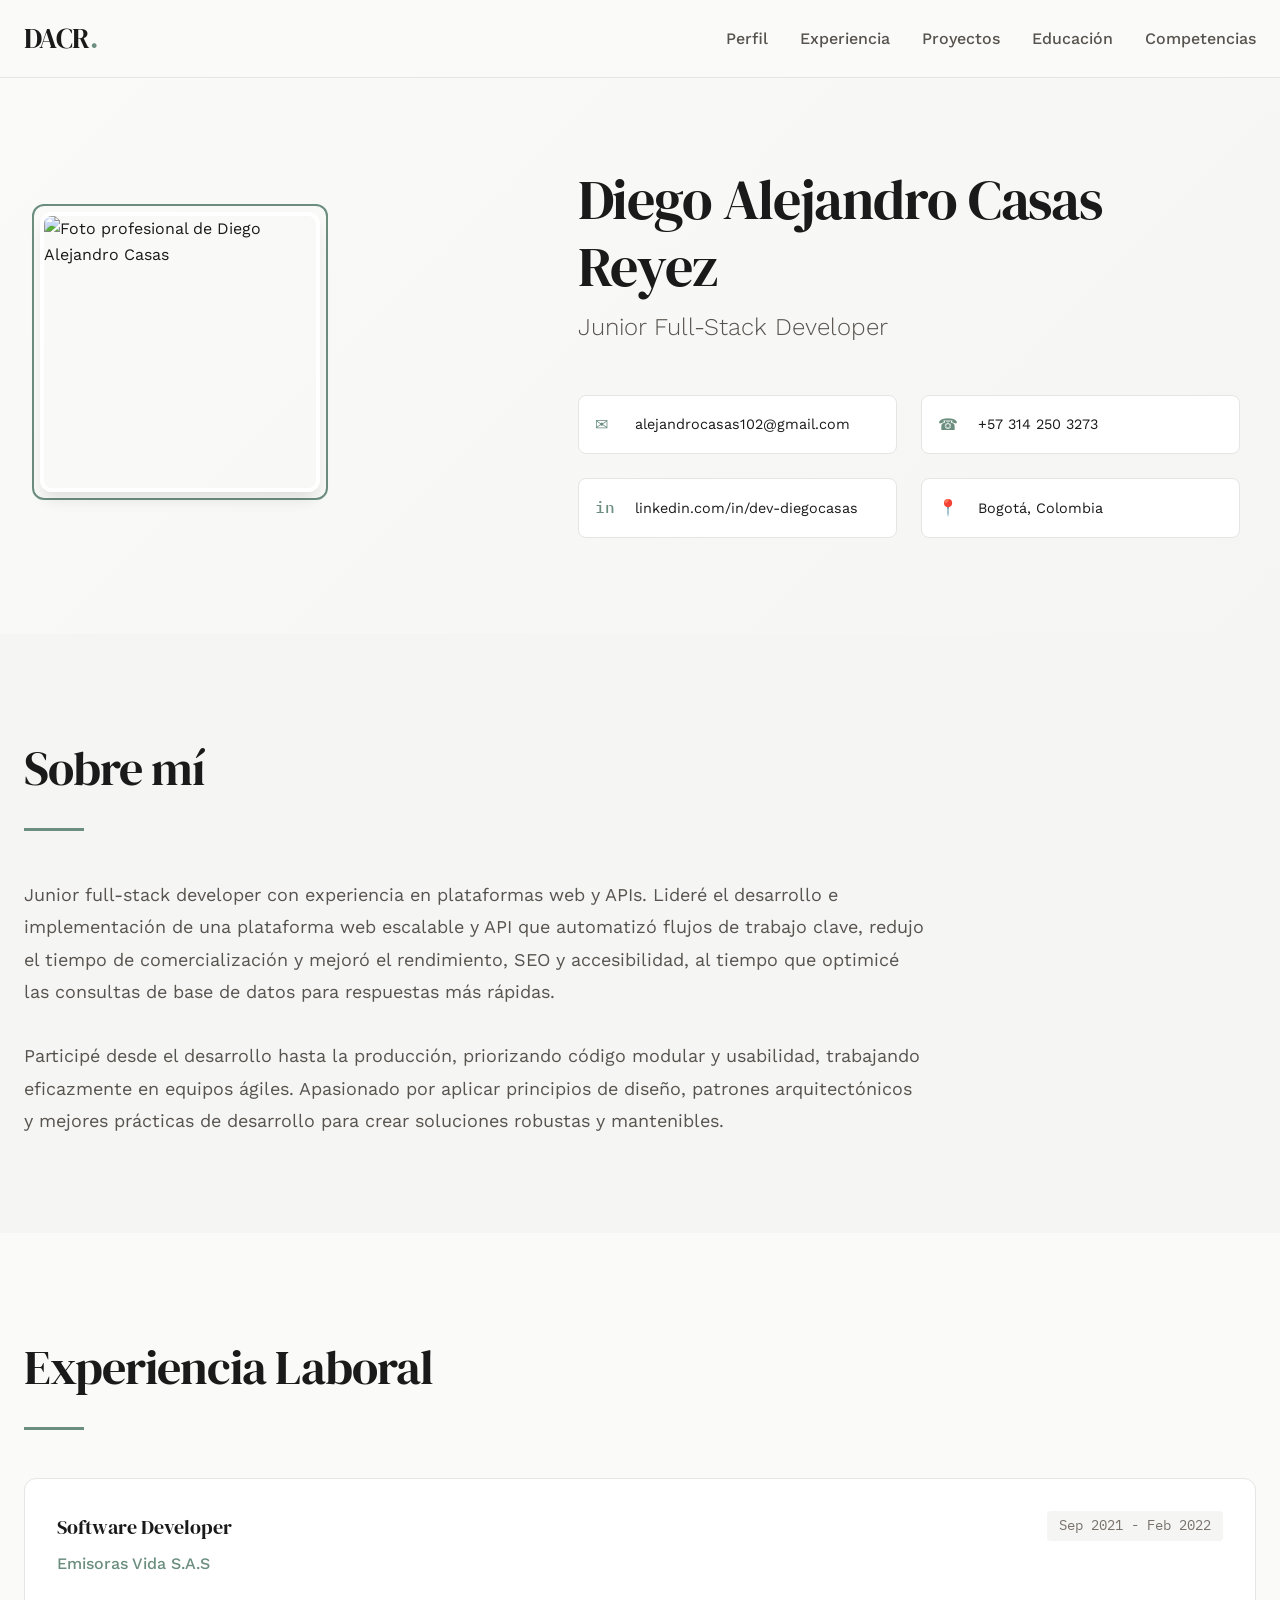
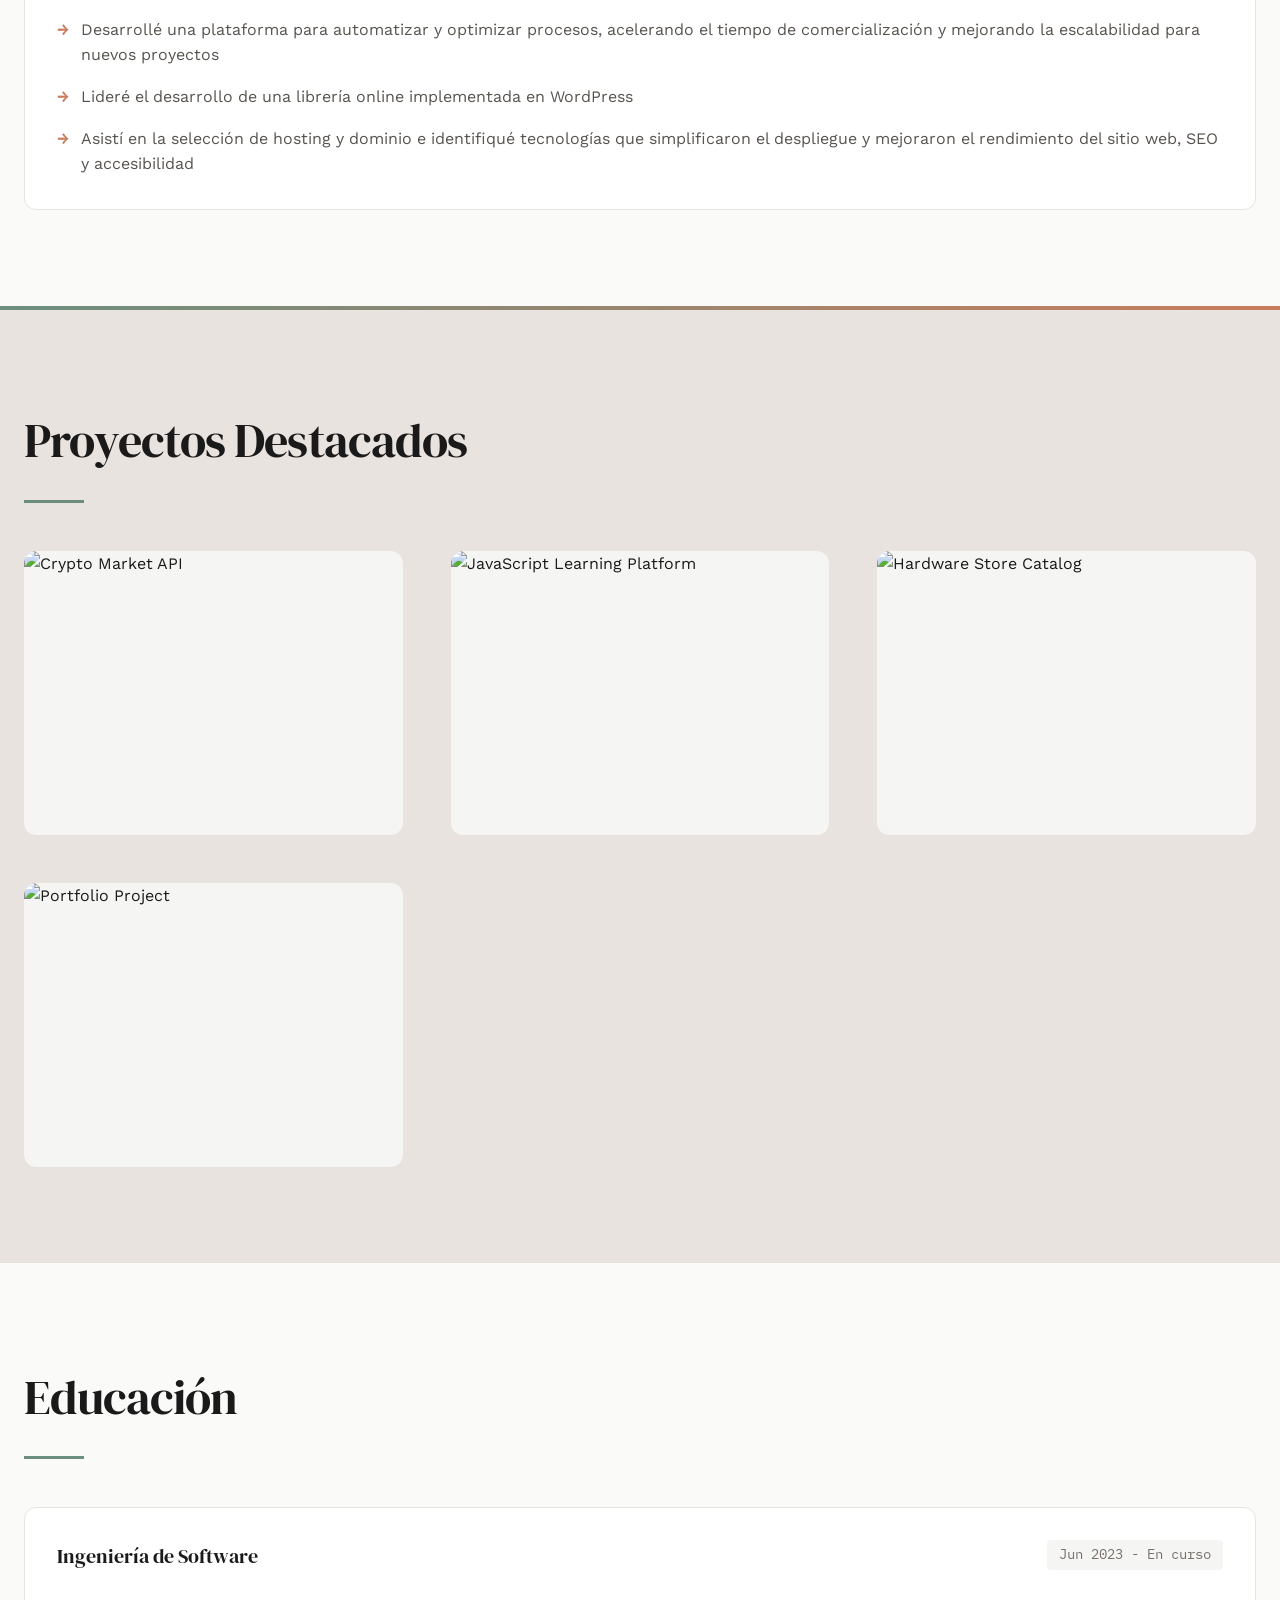
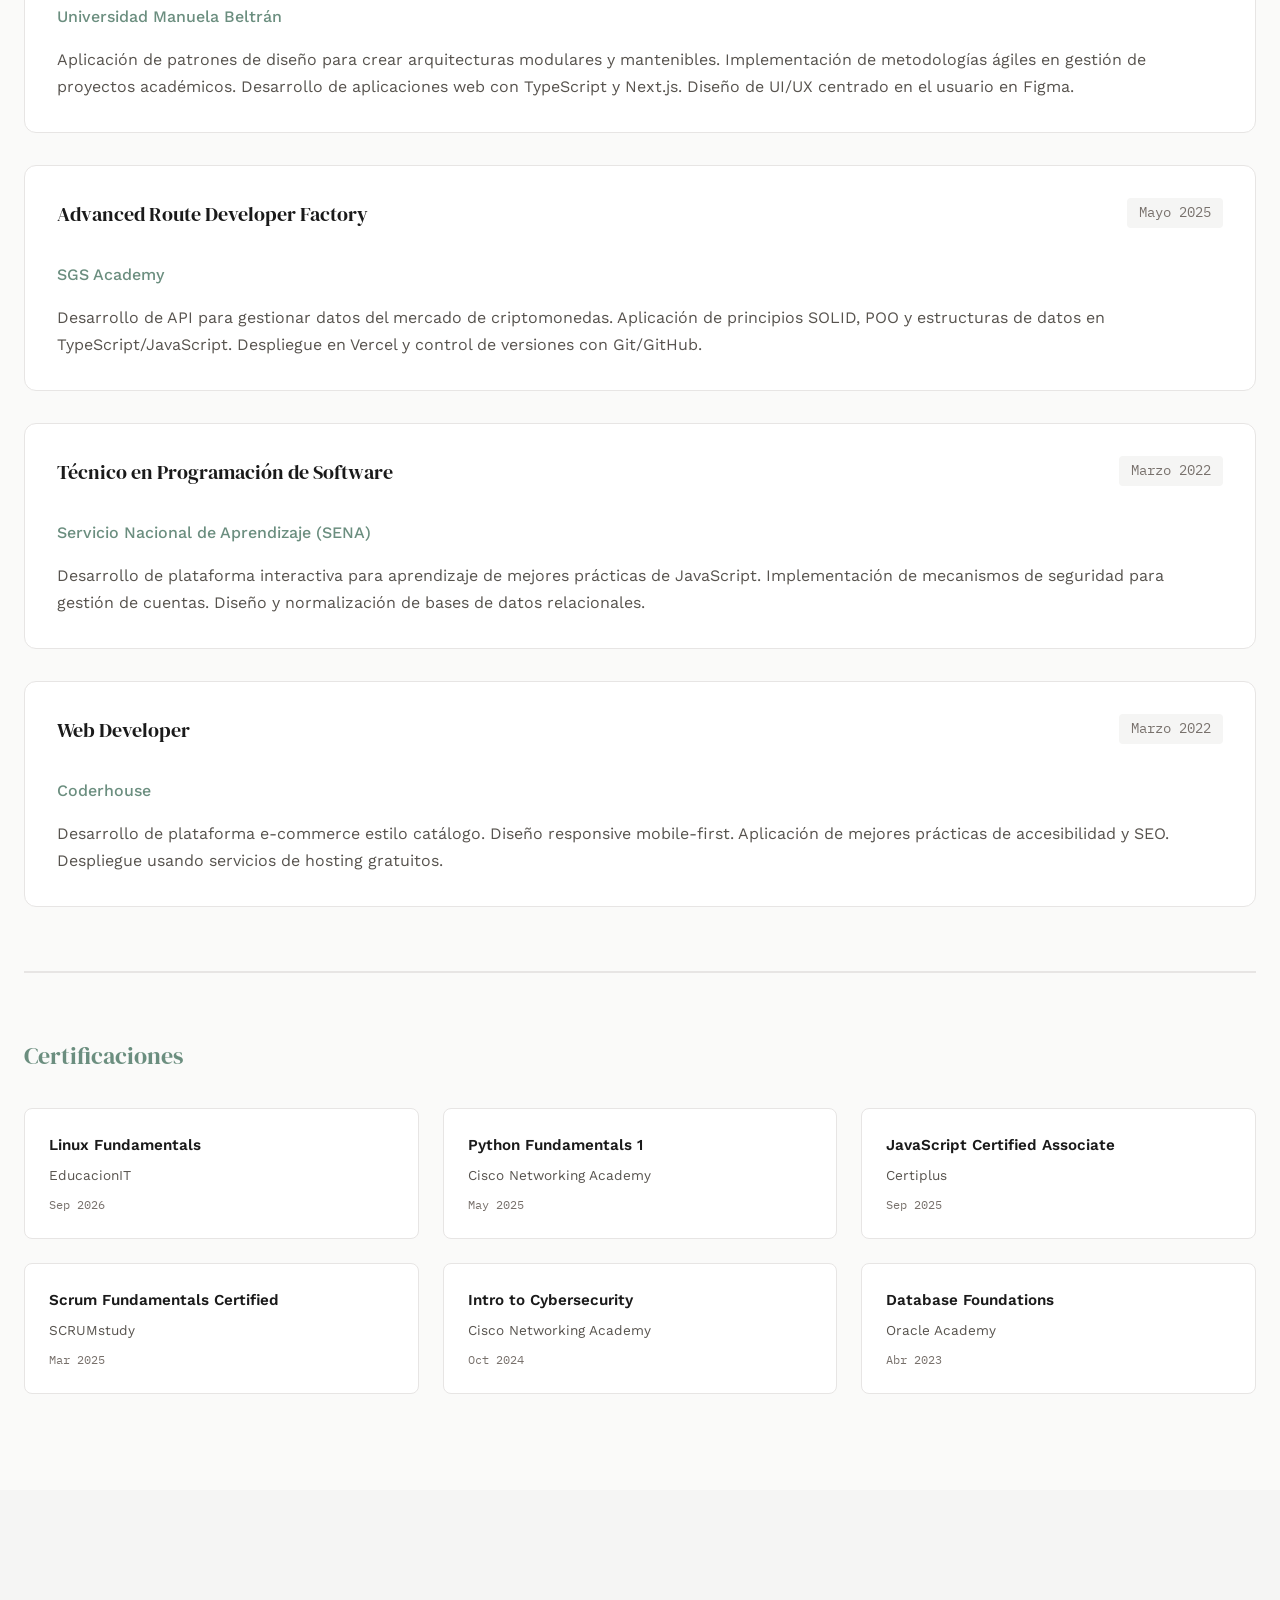
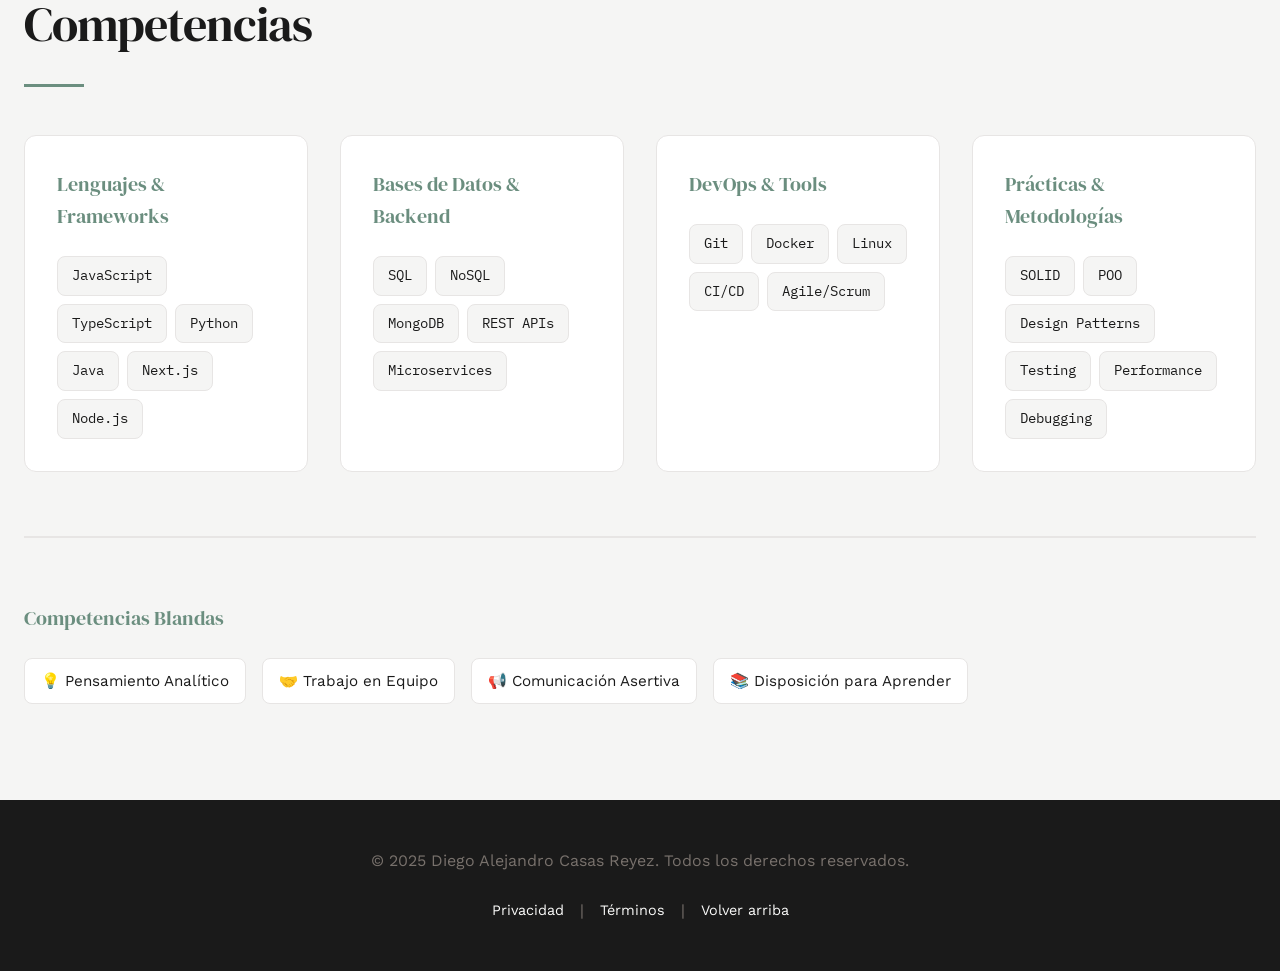
==== commit 80b977cf: "Proyectos mejora" ====
--- a/index.html
+++ b/index.html
@@ -123,72 +123,142 @@
             <div class="section-container">
                 <h2 class="section-title">Proyectos Destacados</h2>
                 
-                <div class="projects-grid">
-                    <article class="project-card">
-                        <div class="project-image">
-                            <div class="project-tag">API</div>
-                        </div>
-                        <div class="project-content">
-                            <h3 class="project-title">Crypto Market API</h3>
-                            <p class="project-description">
-                                API desarrollada para gestionar datos del mercado de criptomonedas e integrar predicciones 
-                                para análisis de inversiones. Incluye manejo eficiente de datos con MongoDB y optimización 
-                                de respuestas mediante modelado de documentos e indexación.
-                            </p>
-                            <div class="project-tech">
-                                <span class="tech-tag">TypeScript</span>
-                                <span class="tech-tag">Node.js</span>
-                                <span class="tech-tag">MongoDB</span>
-                                <span class="tech-tag">Vercel</span>
+                <div class="projects-gallery">
+                    <!-- Proyecto 1 -->
+                    <article class="project-item">
+                        <div class="project-image-container">
+                            <img src="https://images.unsplash.com/photo-1551288049-bebda4e38f71?w=800&h=600&fit=crop" 
+                                 alt="Crypto Market API" 
+                                 class="project-img">
+                            <div class="project-overlay">
+                                <h3 class="project-overlay-title">Crypto Market API</h3>
+                                <p class="project-overlay-desc">API para gestión de datos del mercado de criptomonedas</p>
+                                <div class="project-tech-icons">
+                                    <span class="tech-icon" title="TypeScript">TS</span>
+                                    <span class="tech-icon" title="Node.js">Node</span>
+                                    <span class="tech-icon" title="MongoDB">Mongo</span>
+                                    <span class="tech-icon" title="Vercel">Vercel</span>
+                                </div>
+                                <div class="project-actions">
+                                    <a href="#" class="project-action-btn" title="Ver código en GitHub">
+                                        <svg width="20" height="20" viewBox="0 0 24 24" fill="none" stroke="currentColor" stroke-width="2" stroke-linecap="round" stroke-linejoin="round">
+                                            <path d="M9 19c-5 1.5-5-2.5-7-3m14 6v-3.87a3.37 3.37 0 0 0-.94-2.61c3.14-.35 6.44-1.54 6.44-7A5.44 5.44 0 0 0 20 4.77 5.07 5.07 0 0 0 19.91 1S18.73.65 16 2.48a13.38 13.38 0 0 0-7 0C6.27.65 5.09 1 5.09 1A5.07 5.07 0 0 0 5 4.77a5.44 5.44 0 0 0-1.5 3.78c0 5.42 3.3 6.61 6.44 7A3.37 3.37 0 0 0 9 18.13V22"></path>
+                                        </svg>
+                                        <span>GitHub</span>
+                                    </a>
+                                    <a href="#" class="project-action-btn" title="Ver proyecto">
+                                        <svg width="20" height="20" viewBox="0 0 24 24" fill="none" stroke="currentColor" stroke-width="2" stroke-linecap="round" stroke-linejoin="round">
+                                            <path d="M18 13v6a2 2 0 0 1-2 2H5a2 2 0 0 1-2-2V8a2 2 0 0 1 2-2h6"></path>
+                                            <polyline points="15 3 21 3 21 9"></polyline>
+                                            <line x1="10" y1="14" x2="21" y2="3"></line>
+                                        </svg>
+                                        <span>Demo</span>
+                                    </a>
+                                </div>
                             </div>
-                            <div class="project-links">
-                                <a href="#" class="project-link">Ver proyecto →</a>
+                        </div>
+                    </article>
+
+                    <!-- Proyecto 2 -->
+                    <article class="project-item">
+                        <div class="project-image-container">
+                            <img src="https://images.unsplash.com/photo-1517694712202-14dd9538aa97?w=800&h=600&fit=crop" 
+                                 alt="JavaScript Learning Platform" 
+                                 class="project-img">
+                            <div class="project-overlay">
+                                <h3 class="project-overlay-title">JavaScript Learning Platform</h3>
+                                <p class="project-overlay-desc">Plataforma interactiva para aprender JavaScript</p>
+                                <div class="project-tech-icons">
+                                    <span class="tech-icon" title="JavaScript">JS</span>
+                                    <span class="tech-icon" title="SQL">SQL</span>
+                                    <span class="tech-icon" title="Authentication">Auth</span>
+                                    <span class="tech-icon" title="Security">Sec</span>
+                                </div>
+                                <div class="project-actions">
+                                    <a href="#" class="project-action-btn" title="Ver código en GitHub">
+                                        <svg width="20" height="20" viewBox="0 0 24 24" fill="none" stroke="currentColor" stroke-width="2" stroke-linecap="round" stroke-linejoin="round">
+                                            <path d="M9 19c-5 1.5-5-2.5-7-3m14 6v-3.87a3.37 3.37 0 0 0-.94-2.61c3.14-.35 6.44-1.54 6.44-7A5.44 5.44 0 0 0 20 4.77 5.07 5.07 0 0 0 19.91 1S18.73.65 16 2.48a13.38 13.38 0 0 0-7 0C6.27.65 5.09 1 5.09 1A5.07 5.07 0 0 0 5 4.77a5.44 5.44 0 0 0-1.5 3.78c0 5.42 3.3 6.61 6.44 7A3.37 3.37 0 0 0 9 18.13V22"></path>
+                                        </svg>
+                                        <span>GitHub</span>
+                                    </a>
+                                    <a href="#" class="project-action-btn" title="Ver proyecto">
+                                        <svg width="20" height="20" viewBox="0 0 24 24" fill="none" stroke="currentColor" stroke-width="2" stroke-linecap="round" stroke-linejoin="round">
+                                            <path d="M18 13v6a2 2 0 0 1-2 2H5a2 2 0 0 1-2-2V8a2 2 0 0 1 2-2h6"></path>
+                                            <polyline points="15 3 21 3 21 9"></polyline>
+                                            <line x1="10" y1="14" x2="21" y2="3"></line>
+                                        </svg>
+                                        <span>Demo</span>
+                                    </a>
+                                </div>
                             </div>
                         </div>
                     </article>
 
-                    <article class="project-card">
-                        <div class="project-image">
-                            <div class="project-tag">Web Platform</div>
-                        </div>
-                        <div class="project-content">
-                            <h3 class="project-title">JavaScript Learning Platform</h3>
-                            <p class="project-description">
-                                Plataforma interactiva para aprender mejores prácticas de JavaScript. Implementa 
-                                mecanismos de seguridad para gestión de cuentas y autenticación, con base de datos 
-                                relacional normalizada.
-                            </p>
-                            <div class="project-tech">
-                                <span class="tech-tag">JavaScript</span>
-                                <span class="tech-tag">SQL</span>
-                                <span class="tech-tag">Authentication</span>
-                                <span class="tech-tag">Security</span>
+                    <!-- Proyecto 3 -->
+                    <article class="project-item">
+                        <div class="project-image-container">
+                            <img src="https://images.unsplash.com/photo-1460925895917-afdab827c52f?w=800&h=600&fit=crop" 
+                                 alt="Hardware Store Catalog" 
+                                 class="project-img">
+                            <div class="project-overlay">
+                                <h3 class="project-overlay-title">Hardware Store Catalog</h3>
+                                <p class="project-overlay-desc">E-commerce responsive para ferretería</p>
+                                <div class="project-tech-icons">
+                                    <span class="tech-icon" title="HTML5">HTML</span>
+                                    <span class="tech-icon" title="CSS3">CSS</span>
+                                    <span class="tech-icon" title="JavaScript">JS</span>
+                                    <span class="tech-icon" title="SEO">SEO</span>
+                                </div>
+                                <div class="project-actions">
+                                    <a href="#" class="project-action-btn" title="Ver código en GitHub">
+                                        <svg width="20" height="20" viewBox="0 0 24 24" fill="none" stroke="currentColor" stroke-width="2" stroke-linecap="round" stroke-linejoin="round">
+                                            <path d="M9 19c-5 1.5-5-2.5-7-3m14 6v-3.87a3.37 3.37 0 0 0-.94-2.61c3.14-.35 6.44-1.54 6.44-7A5.44 5.44 0 0 0 20 4.77 5.07 5.07 0 0 0 19.91 1S18.73.65 16 2.48a13.38 13.38 0 0 0-7 0C6.27.65 5.09 1 5.09 1A5.07 5.07 0 0 0 5 4.77a5.44 5.44 0 0 0-1.5 3.78c0 5.42 3.3 6.61 6.44 7A3.37 3.37 0 0 0 9 18.13V22"></path>
+                                        </svg>
+                                        <span>GitHub</span>
+                                    </a>
+                                    <a href="#" class="project-action-btn" title="Ver proyecto">
+                                        <svg width="20" height="20" viewBox="0 0 24 24" fill="none" stroke="currentColor" stroke-width="2" stroke-linecap="round" stroke-linejoin="round">
+                                            <path d="M18 13v6a2 2 0 0 1-2 2H5a2 2 0 0 1-2-2V8a2 2 0 0 1 2-2h6"></path>
+                                            <polyline points="15 3 21 3 21 9"></polyline>
+                                            <line x1="10" y1="14" x2="21" y2="3"></line>
+                                        </svg>
+                                        <span>Demo</span>
+                                    </a>
+                                </div>
                             </div>
-                            <div class="project-links">
-                                <a href="#" class="project-link">Ver proyecto →</a>
-                            </div>
-                        </div>
-                    </article>
-
-                    <article class="project-card">
-                        <div class="project-image">
-                            <div class="project-tag">E-commerce</div>
-                        </div>
-                        <div class="project-content">
-                            <h3 class="project-title">Hardware Store Catalog</h3>
-                            <p class="project-description">
-                                Plataforma e-commerce estilo catálogo para ferretería. Diseño responsive mobile-first 
-                                adaptable a dispositivos móviles y desktop, aplicando mejores prácticas de accesibilidad 
-                                y SEO.
-                            </p>
-                            <div class="project-tech">
-                                <span class="tech-tag">HTML5</span>
-                                <span class="tech-tag">CSS3</span>
-                                <span class="tech-tag">JavaScript</span>
-                                <span class="tech-tag">SEO</span>
-                            </div>
-                            <div class="project-links">
-                                <a href="#" class="project-link">Ver proyecto →</a>
+                        </div>
+                    </article>
+
+                    <!-- Proyecto 4 -->
+                    <article class="project-item">
+                        <div class="project-image-container">
+                            <img src="https://images.unsplash.com/photo-1498050108023-c5249f4df085?w=800&h=600&fit=crop" 
+                                 alt="Portfolio Project" 
+                                 class="project-img">
+                            <div class="project-overlay">
+                                <h3 class="project-overlay-title">Portfolio Personal</h3>
+                                <p class="project-overlay-desc">Sitio web profesional con diseño moderno</p>
+                                <div class="project-tech-icons">
+                                    <span class="tech-icon" title="React">React</span>
+                                    <span class="tech-icon" title="Next.js">Next</span>
+                                    <span class="tech-icon" title="Tailwind">TW</span>
+                                </div>
+                                <div class="project-actions">
+                                    <a href="#" class="project-action-btn" title="Ver código en GitHub">
+                                        <svg width="20" height="20" viewBox="0 0 24 24" fill="none" stroke="currentColor" stroke-width="2" stroke-linecap="round" stroke-linejoin="round">
+                                            <path d="M9 19c-5 1.5-5-2.5-7-3m14 6v-3.87a3.37 3.37 0 0 0-.94-2.61c3.14-.35 6.44-1.54 6.44-7A5.44 5.44 0 0 0 20 4.77 5.07 5.07 0 0 0 19.91 1S18.73.65 16 2.48a13.38 13.38 0 0 0-7 0C6.27.65 5.09 1 5.09 1A5.07 5.07 0 0 0 5 4.77a5.44 5.44 0 0 0-1.5 3.78c0 5.42 3.3 6.61 6.44 7A3.37 3.37 0 0 0 9 18.13V22"></path>
+                                        </svg>
+                                        <span>GitHub</span>
+                                    </a>
+                                    <a href="#" class="project-action-btn" title="Ver proyecto">
+                                        <svg width="20" height="20" viewBox="0 0 24 24" fill="none" stroke="currentColor" stroke-width="2" stroke-linecap="round" stroke-linejoin="round">
+                                            <path d="M18 13v6a2 2 0 0 1-2 2H5a2 2 0 0 1-2-2V8a2 2 0 0 1 2-2h6"></path>
+                                            <polyline points="15 3 21 3 21 9"></polyline>
+                                            <line x1="10" y1="14" x2="21" y2="3"></line>
+                                        </svg>
+                                        <span>Demo</span>
+                                    </a>
+                                </div>
                             </div>
                         </div>
                     </article>
--- a/styles.css
+++ b/styles.css
@@ -243,8 +243,8 @@
    Hero Section
    ========================================== */
 .hero {
-    padding: var(--spacing-3xl) var(--spacing-md);
-    min-height: calc(100vh - 70px);
+    padding: var(--spacing-3xl) var(--spacing-md) var(--spacing-2xl);
+    min-height: auto;
     display: flex;
     align-items: center;
     background: linear-gradient(135deg, var(--color-bg-primary) 0%, var(--color-bg-secondary) 100%);
@@ -358,7 +358,6 @@
    ========================================== */
 .section {
     padding: var(--spacing-3xl) var(--spacing-md);
-    /* FIX: Agregar padding-top adicional para evitar sobreposición */
     scroll-margin-top: 90px;
 }
 
@@ -383,7 +382,7 @@
 }
 
 .section-container {
-    max-width: 1200px;
+    max-width: 1400px;
     margin: 0 auto;
 }
 
@@ -408,12 +407,18 @@
 }
 
 /* ==========================================
-   Profile Section
-   ========================================== */
+   Profile Section - MÁS ESPACIO
+   ========================================== */
+.section-profile {
+    padding-top: var(--spacing-3xl);
+    padding-bottom: var(--spacing-3xl);
+}
+
 .profile-content {
     display: flex;
     flex-direction: column;
-    gap: var(--spacing-md);
+    gap: var(--spacing-lg);
+    max-width: 900px;
 }
 
 .profile-text {
@@ -567,100 +572,214 @@
     color: var(--color-text-tertiary);
 }
 
-/* ==========================================
-   Projects Section
-   ========================================== */
-.projects-grid {
+
+/* ==========================================
+   Projects Section - GALLERY GRID
+   ========================================== */
+.projects-gallery {
     display: grid;
-    gap: var(--spacing-xl);
-}
-
-.project-card {
-    background-color: var(--color-white);
+    grid-template-columns: repeat(auto-fill, minmax(280px, 1fr));
+    gap: var(--spacing-lg);
+}
+
+.project-item {
+    position: relative;
+    overflow: hidden;
     border-radius: var(--radius-lg);
-    border: 1px solid var(--color-border);
+    transition: transform var(--transition-base);
+}
+
+.project-item:hover {
+    transform: translateY(-8px);
+}
+
+.project-image-container {
+    position: relative;
+    width: 100%;
+    padding-bottom: 75%; /* Aspect ratio 4:3 */
     overflow: hidden;
-    transition: all var(--transition-base);
-}
-
-.project-card:hover {
-    box-shadow: var(--shadow-lg);
-    transform: translateY(-6px);
-}
-
-.project-image {
+    border-radius: var(--radius-lg);
+    background-color: var(--color-bg-secondary);
+}
+
+.project-img {
+    position: absolute;
+    top: 0;
+    left: 0;
     width: 100%;
-    height: 180px;
-    background: linear-gradient(135deg, var(--color-accent-primary), var(--color-accent-secondary));
-    display: flex;
+    height: 100%;
+    object-fit: cover;
+    transition: transform var(--transition-slow);
+}
+
+.project-item:hover .project-img {
+    transform: scale(1.1);
+}
+
+/* Overlay que aparece al hacer hover */
+.project-overlay {
+    position: absolute;
+    top: 0;
+    left: 0;
+    right: 0;
+    bottom: 0;
+    background: linear-gradient(
+        180deg,
+        rgba(26, 26, 26, 0.7) 0%,
+        rgba(26, 26, 26, 0.9) 100%
+    );
+    display: flex;
+    flex-direction: column;
+    justify-content: center;
     align-items: center;
-    justify-content: center;
-    position: relative;
-}
-
-.project-tag {
-    font-family: var(--font-mono);
-    font-size: 0.75rem;
-    color: var(--color-white);
-    background-color: rgba(0, 0, 0, 0.3);
-    padding: 6px 12px;
-    border-radius: var(--radius-sm);
-    backdrop-filter: blur(10px);
-}
-
-.project-content {
     padding: var(--spacing-lg);
-}
-
-.project-title {
+    opacity: 0;
+    transition: opacity var(--transition-base);
+}
+
+.project-item:hover .project-overlay {
+    opacity: 1;
+}
+
+.project-overlay-title {
     font-family: var(--font-display);
     font-size: 1.5rem;
     font-weight: 400;
+    color: var(--color-white);
     margin-bottom: var(--spacing-sm);
-}
-
-.project-description {
-    color: var(--color-text-secondary);
-    line-height: 1.7;
+    text-align: center;
+    transform: translateY(20px);
+    transition: transform var(--transition-base) 0.1s;
+}
+
+.project-item:hover .project-overlay-title {
+    transform: translateY(0);
+}
+
+.project-overlay-desc {
+    color: rgba(255, 255, 255, 0.8);
+    font-size: 0.9rem;
+    text-align: center;
     margin-bottom: var(--spacing-md);
-}
-
-.project-tech {
-    display: flex;
-    flex-wrap: wrap;
+    line-height: 1.5;
+    transform: translateY(20px);
+    transition: transform var(--transition-base) 0.15s;
+}
+
+.project-item:hover .project-overlay-desc {
+    transform: translateY(0);
+}
+
+/* Iconos de tecnologías */
+.project-tech-icons {
+    display: flex;
     gap: var(--spacing-xs);
     margin-bottom: var(--spacing-md);
-}
-
-.tech-tag {
+    flex-wrap: wrap;
+    justify-content: center;
+    transform: translateY(20px);
+    transition: transform var(--transition-base) 0.2s;
+}
+
+.project-item:hover .project-tech-icons {
+    transform: translateY(0);
+}
+
+.tech-icon {
     font-family: var(--font-mono);
-    font-size: 0.75rem;
+    font-size: 0.7rem;
+    font-weight: 600;
+    color: var(--color-text-primary);
+    background-color: var(--color-white);
+    padding: 6px 12px;
+    border-radius: var(--radius-sm);
+    border: 1px solid rgba(255, 255, 255, 0.2);
+    transition: all var(--transition-fast);
+}
+
+.tech-icon:hover {
+    background-color: var(--color-accent-primary);
+    color: var(--color-white);
+    transform: scale(1.1);
+}
+
+/* Botones de acción */
+.project-actions {
+    display: flex;
+    gap: var(--spacing-sm);
+    transform: translateY(20px);
+    transition: transform var(--transition-base) 0.25s;
+}
+
+.project-item:hover .project-actions {
+    transform: translateY(0);
+}
+
+.project-action-btn {
+    display: flex;
+    align-items: center;
+    gap: 6px;
+    padding: 10px 16px;
+    background-color: rgba(255, 255, 255, 0.1);
+    border: 2px solid var(--color-white);
+    border-radius: var(--radius-md);
+    color: var(--color-white);
+    font-family: var(--font-mono);
+    font-size: 0.85rem;
+    font-weight: 600;
+    text-decoration: none;
+    transition: all var(--transition-fast);
+    backdrop-filter: blur(10px);
+}
+
+.project-action-btn:hover {
+    background-color: var(--color-accent-primary);
+    border-color: var(--color-accent-primary);
+    transform: translateY(-2px);
+    box-shadow: 0 4px 12px rgba(107, 142, 127, 0.4);
+}
+
+.project-action-btn svg {
+    width: 16px;
+    height: 16px;
+}
+
+/* Responsive para tablet y desktop */
+@media (min-width: 768px) {
+    .projects-gallery {
+        grid-template-columns: repeat(2, 1fr);
+        gap: var(--spacing-xl);
+    }
+}
+
+@media (min-width: 1024px) {
+    .projects-gallery {
+        grid-template-columns: repeat(3, 1fr);
+    }
+    
+    .project-overlay-title {
+        font-size: 1.75rem;
+    }
+    
+    .project-overlay-desc {
+        font-size: 1rem;
+    }
+}
+
+@media (min-width: 1400px) {
+    .projects-gallery {
+        grid-template-columns: repeat(4, 1fr);
+    }
+}
+
+#currentSlide {
     color: var(--color-accent-primary);
-    background-color: var(--color-bg-secondary);
-    padding: 4px 10px;
-    border-radius: var(--radius-sm);
-    border: 1px solid var(--color-border);
-}
-
-.project-links {
-    display: flex;
-    gap: var(--spacing-md);
-}
-
-.project-link {
-    font-family: var(--font-mono);
-    font-size: 0.9rem;
-    color: var(--color-text-primary);
-    font-weight: 500;
-    transition: color var(--transition-fast);
-}
-
-.project-link:hover {
-    color: var(--color-accent-primary);
-}
-
-/* ==========================================
-   Skills Section - NUEVA ESTRUCTURA
+    font-weight: 600;
+    font-size: 1.1rem;
+}
+
+/* ==========================================
+   Skills Section
    ========================================== */
 .skills-grid {
     display: grid;
@@ -689,7 +808,6 @@
     color: var(--color-accent-primary);
 }
 
-/* Nuevo estilo para tech badges */
 .tech-tags-container {
     display: flex;
     flex-wrap: wrap;
@@ -819,6 +937,11 @@
     }
     
     /* Hero Desktop */
+    .hero {
+        min-height: auto;
+        padding: var(--spacing-3xl) var(--spacing-md);
+    }
+    
     .hero-content {
         display: grid;
         grid-template-columns: 1fr 1.5fr;
@@ -841,7 +964,7 @@
     }
     
     .hero-title {
-        font-size: 3.5rem;
+        font-size: 3rem;
     }
     
     .hero-subtitle {
@@ -859,15 +982,27 @@
         font-size: 2.5rem;
     }
     
+    /* Carousel - 2 slides visibles en tablet */
+    .carousel-slide {
+        min-width: calc(50% - var(--spacing-md) / 2);
+    }
+    
+    .carousel-container {
+        padding: 0 var(--spacing-md);
+    }
+    
+    .project-image {
+        height: 200px;
+    }
+    
+    .project-title {
+        font-size: 1.5rem;
+    }
+    
     /* Skills Grid Desktop */
     .skills-grid {
         grid-template-columns: repeat(2, 1fr);
     }
-    
-    /* Projects Grid Desktop */
-    .projects-grid {
-        grid-template-columns: repeat(2, 1fr);
-    }
 
     /* Certifications Grid Desktop */
     .certifications-grid {
@@ -876,19 +1011,34 @@
 }
 
 /* ==========================================
-   Large Desktop (≥1200px)
-   ========================================== */
-@media (min-width: 1200px) {
+   Large Desktop (≥1024px)
+   ========================================== */
+@media (min-width: 1024px) {
     .hero-title {
-        font-size: 4rem;
+        font-size: 3.5rem;
     }
     
     .section-title {
         font-size: 3rem;
     }
     
+    /* Carousel - 2.5 slides visibles en desktop grande */
+    .carousel-slide {
+        min-width: calc(40% - var(--spacing-md) / 2);
+    }
+    
     .skills-grid {
         grid-template-columns: repeat(4, 1fr);
+    }
+}
+
+/* ==========================================
+   Extra Large Desktop (≥1400px)
+   ========================================== */
+@media (min-width: 1400px) {
+    /* Carousel - 3 slides visibles en pantallas muy grandes */
+    .carousel-slide {
+        min-width: calc(33.333% - var(--spacing-md));
     }
 }
 
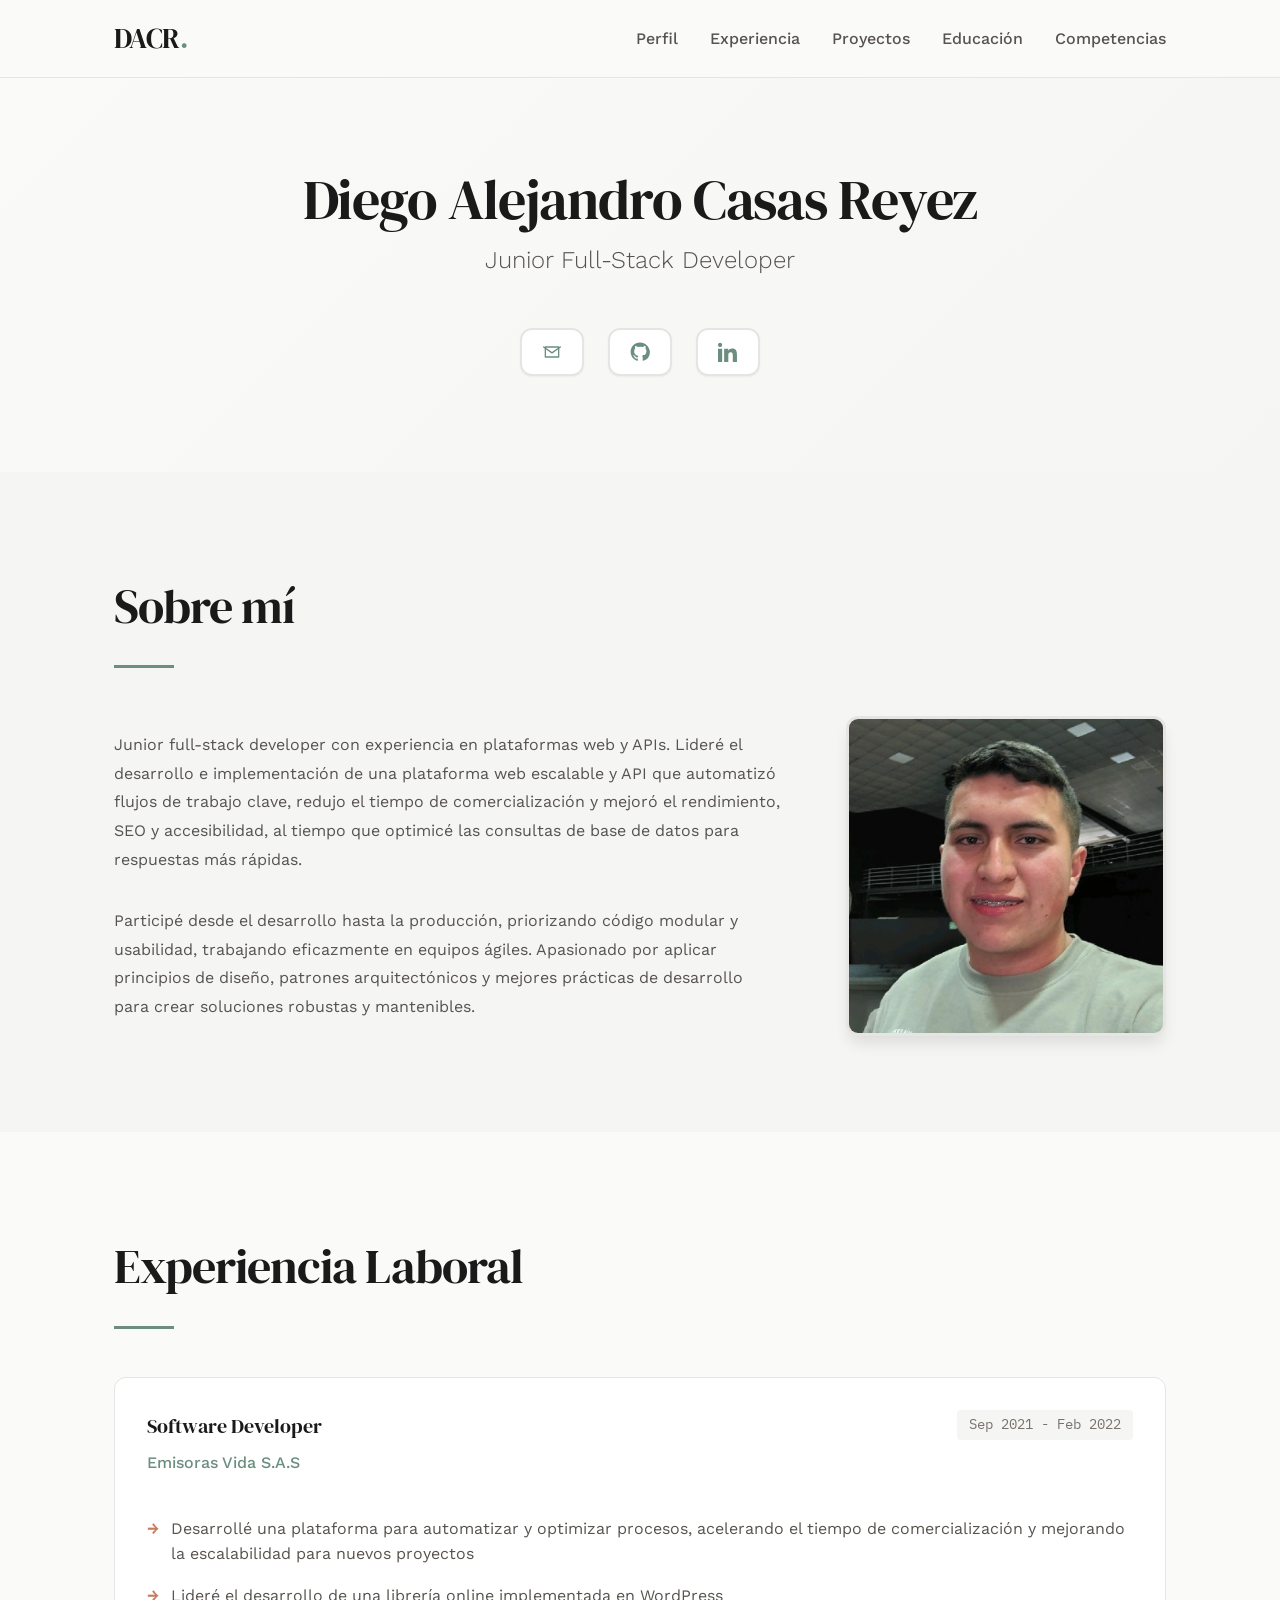
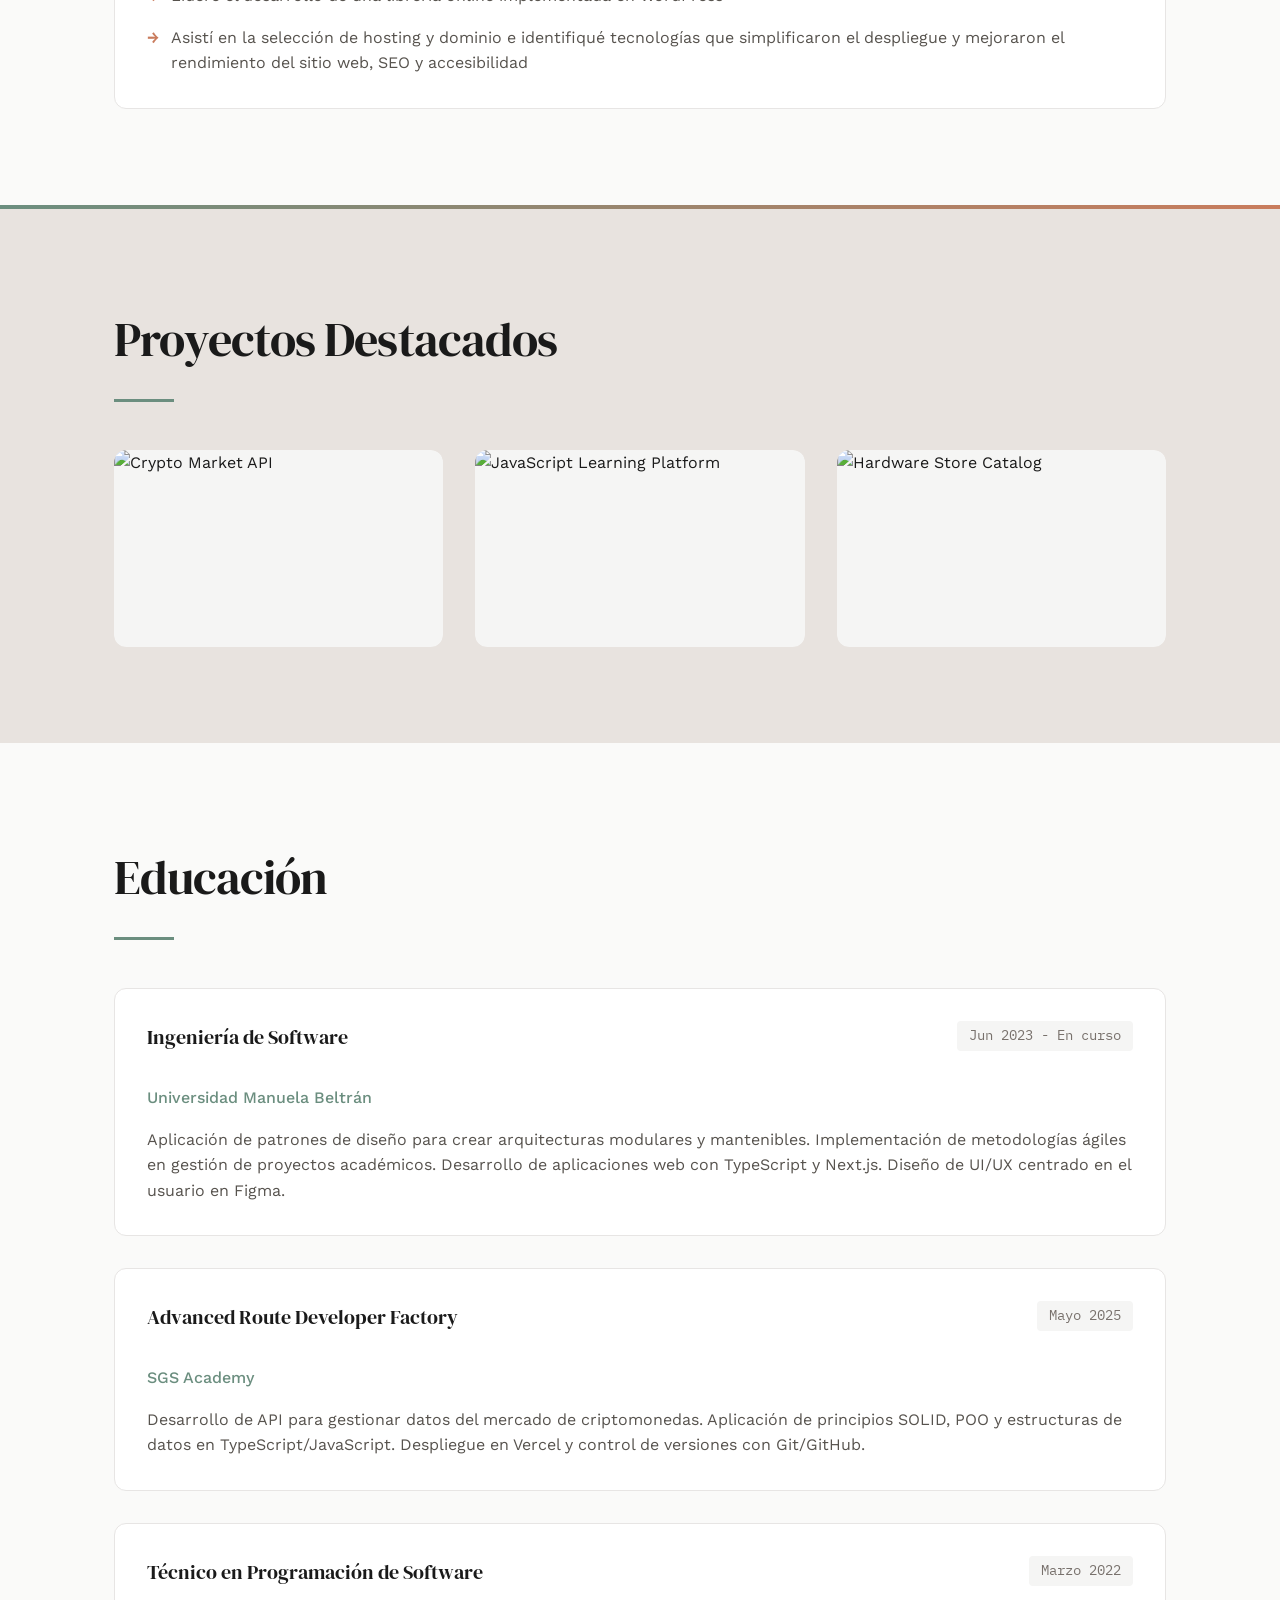
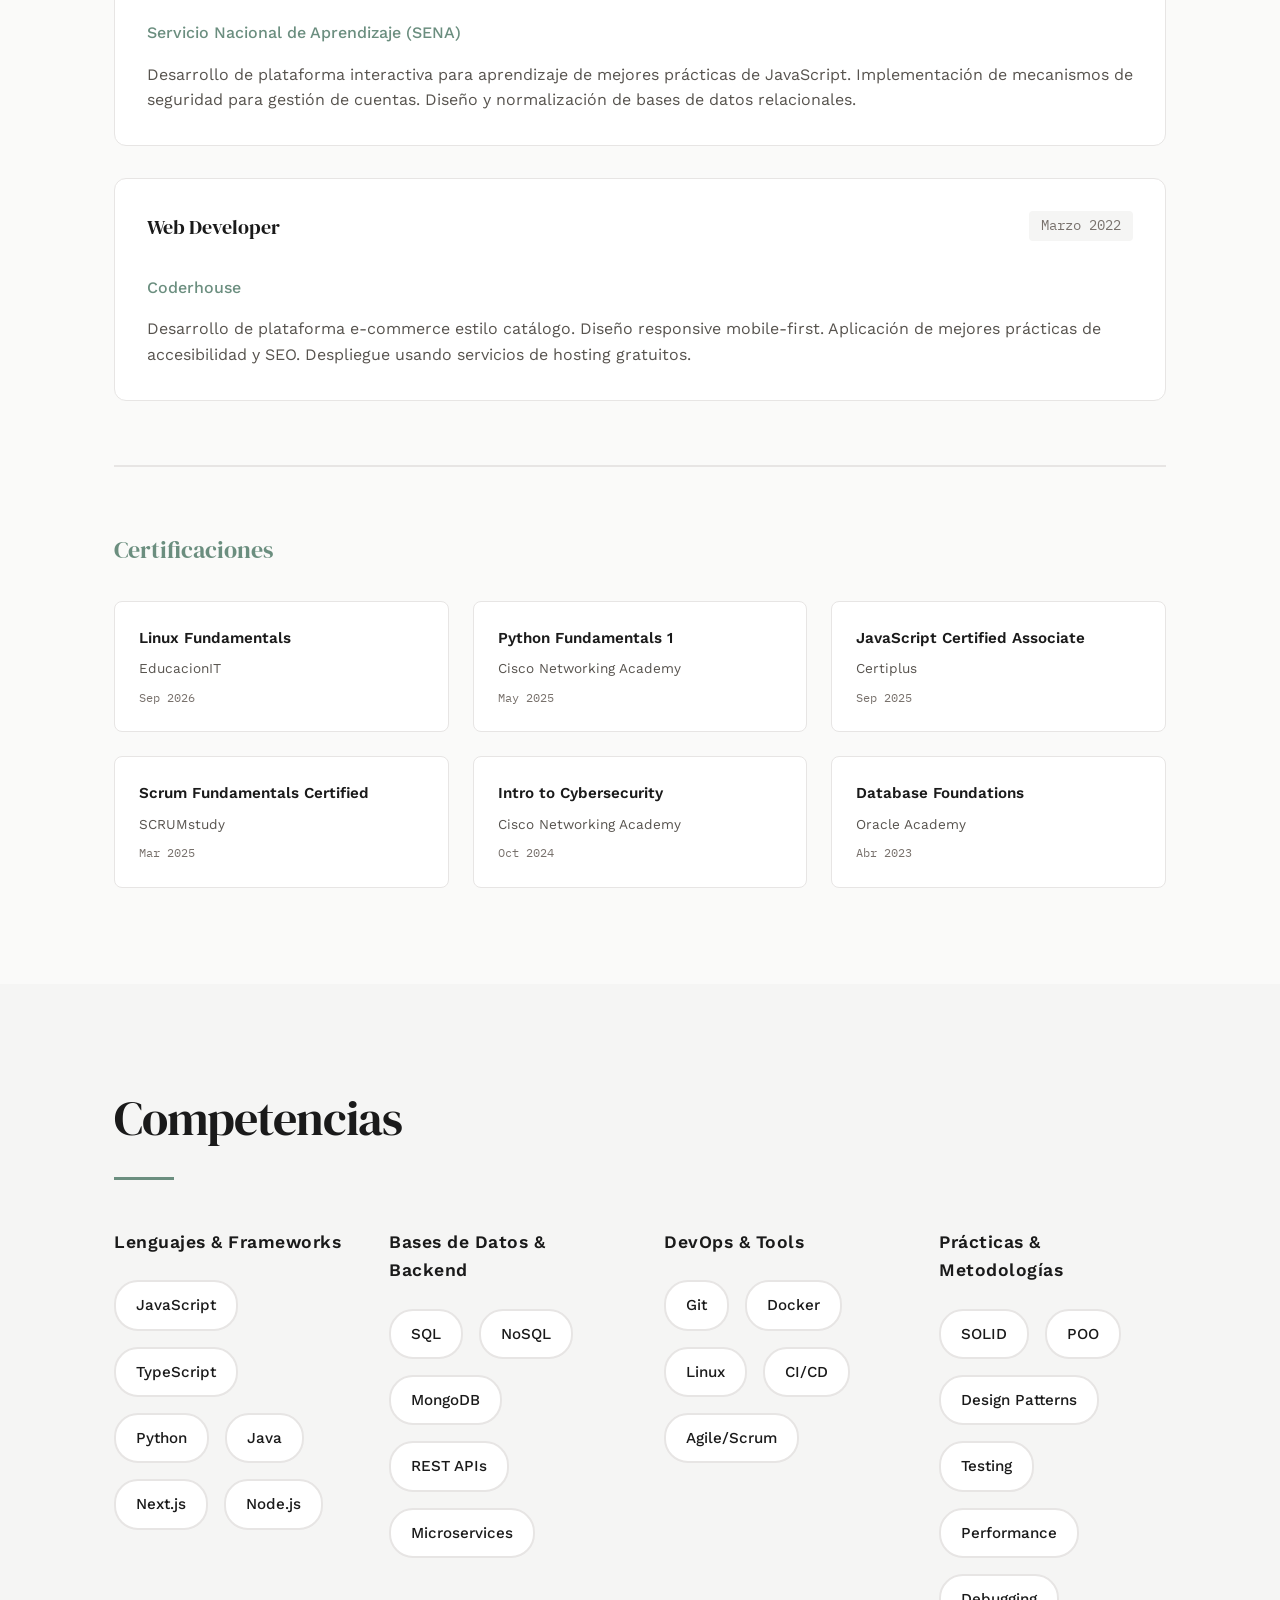
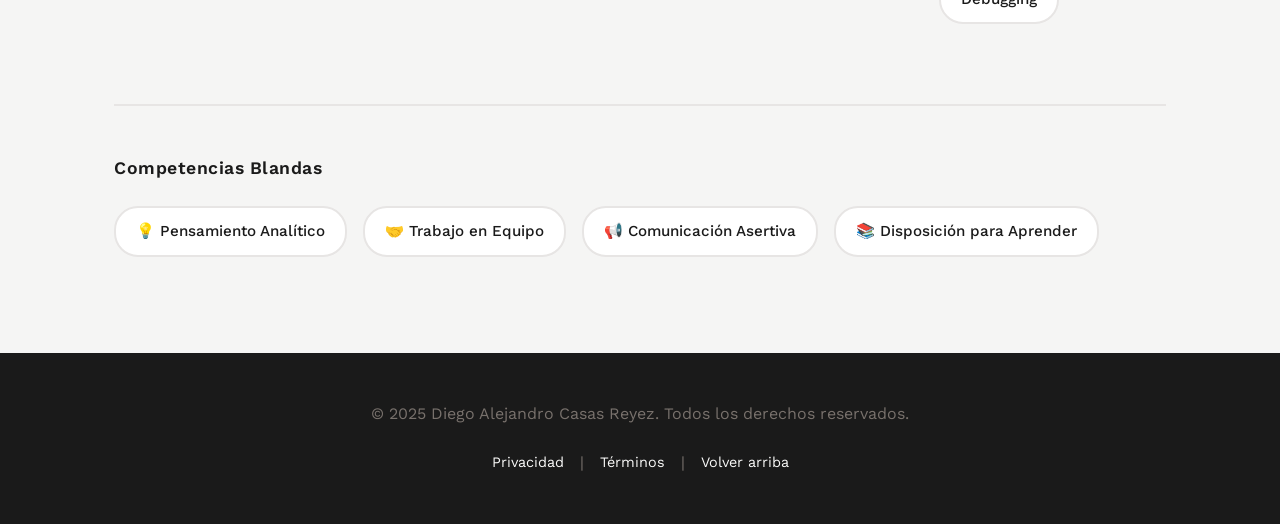
==== commit dd9da530: "Web optimizada" ====
--- a/index.html
+++ b/index.html
@@ -38,58 +38,89 @@
 
     <!-- Main Content -->
     <main>
-        <!-- Hero Section: Foto y Datos de Contacto -->
+        <!-- Hero Section: Solo Datos de Contacto (SIN IMAGEN) -->
         <section class="hero" id="inicio">
             <div class="hero-content">
-                <div class="hero-image-wrapper">
-                    <div class="image-frame">
-                        <img src="images/profile.svg" alt="Foto profesional de Diego Alejandro Casas" class="profile-image">
-                    </div>
-                </div>
-                
                 <div class="hero-info">
                     <h2 class="hero-title">Diego Alejandro Casas Reyez</h2>
                     <p class="hero-subtitle">Junior Full-Stack Developer</p>
                     
-                    <div class="contact-info">
-                        <a href="mailto:alejandrocasas102@gmail.com" class="contact-item">
-                            <span class="contact-icon">✉</span>
-                            <span>alejandrocasas102@gmail.com</span>
-                        </a>
-                        <a href="tel:+573142503273" class="contact-item">
-                            <span class="contact-icon">☎</span>
-                            <span>+57 314 250 3273</span>
-                        </a>
-                        <a href="https://linkedin.com/in/dev-diegocasas" target="_blank" class="contact-item">
-                            <span class="contact-icon">in</span>
-                            <span>linkedin.com/in/dev-diegocasas</span>
-                        </a>
-                        <div class="contact-item">
-                            <span class="contact-icon">📍</span>
-                            <span>Bogotá, Colombia</span>
-                        </div>
-                    </div>
-                </div>
-            </div>
-        </section>
-
-        <!-- Descripción del Perfil -->
+                    <!-- Contacto: icon-only (reemplaza el div.contact-info original) -->
+                    <div class="contact-info contact-icons" aria-label="Contacto" role="navigation">
+                    <!-- Gmail -->
+                    <a href="mailto:alejandrocasas102@gmail.com"
+                        class="contact-item icon-only"
+                        aria-label="Enviar correo a alejandrocasas102@gmail.com" target="_blank" rel="noopener">
+                        <!-- SVG Gmail (lineal) -->
+                        <svg viewBox="0 0 24 24" width="20" height="20" fill="none"
+                            stroke="currentColor" stroke-width="1.6" stroke-linecap="round" stroke-linejoin="round" aria-hidden="true">
+                        <path d="M4 6h16v12H4z"></path>
+                        <path d="M22 6l-10 7L2 6"></path>
+                        </svg>
+                        <span class="sr-only">Email: alejandrocasas102@gmail.com</span>
+                    </a>
+
+                    <!-- GitHub: reemplaza 'tuusuario' por tu usuario real -->
+                    <a href="https://github.com/dev-diegocasas"
+                        class="contact-item icon-only"
+                        aria-label="GitHub — tuusuario" target="_blank" rel="noopener">
+                        <!-- SVG GitHub (monocromo) -->
+                        <svg viewBox="0 0 24 24" width="20" height="20" fill="currentColor" aria-hidden="true">
+                        <path d="M12 .5C5.65.5.75 5.4.75 11.75c0 5.06 3.29 9.35 7.86 10.86.58.1.79-.25.79-.55
+                        0-.27-.01-1.17-.02-2.12-3.2.7-3.88-1.54-3.88-1.54-.53-1.34-1.3-1.7-1.3-1.7
+                        -1.06-.72.08-.7.08-.7 1.18.08 1.8 1.2 1.8 1.2 1.05 1.8 2.75 1.28 3.42.98
+                        .1-.76.41-1.28.74-1.57-2.56-.29-5.26-1.28-5.26-5.7 0-1.26.45-2.3 1.2-3.1
+                        -.12-.29-.52-1.45.11-3.02 0 0 .97-.31 3.17 1.18a10.9 10.9 0 0 1 5.78 0
+                        c2.2-1.49 3.17-1.18 3.17-1.18.63 1.57.23 2.73.11 3.02.75.8 1.2 1.84
+                        1.2 3.1 0 4.43-2.7 5.4-5.27 5.68.42.36.8 1.08.8 2.18
+                        0 1.57-.02 2.84-.02 3.22 0 .3.2.65.8.54a11.01 11.01 0 0 0 7.86-10.86C23.25 5.4 18.35.5 12 .5z"/>
+                        </svg>
+                        <span class="sr-only">GitHub: tuusuario</span>
+                    </a>
+
+                    <!-- LinkedIn -->
+                    <a href="https://linkedin.com/in/dev-diegocasas"
+                        class="contact-item icon-only"
+                        aria-label="LinkedIn — dev-diegocasas" target="_blank" rel="noopener">
+                        <!-- SVG LinkedIn -->
+                        <svg viewBox="0 0 24 24" width="20" height="20" fill="currentColor" aria-hidden="true">
+                        <path d="M4.98 3.5C4.98 4.88 3.88 6 2.5 6S0 4.88 0 3.5 1.12 1 2.5 1 4.98 2.12 4.98 3.5zM0 
+                        8h5v16H0V8zm7.5 0h4.7v2.2h.07c.65-1.2 2.24-2.46 4.62-2.46 4.94 0 5.85 3.25 
+                        5.85 7.47V24h-5v-7.6c0-1.8-.03-4.12-2.5-4.12-2.5 0-2.88 1.95-2.88 
+                        3.98V24h-5V8z"/>
+                        </svg>
+                        <span class="sr-only">LinkedIn: dev-diegocasas</span>
+                    </a>
+                    </div>
+                </div>
+            </div>
+        </section>
+
+        <!-- Descripción del Perfil CON IMAGEN -->
         <section class="section section-profile" id="perfil">
             <div class="section-container">
                 <h2 class="section-title">Sobre mí</h2>
-                <div class="profile-content">
-                    <p class="profile-text">
-                        Junior full-stack developer con experiencia en plataformas web y APIs. Lideré el desarrollo e 
-                        implementación de una plataforma web escalable y API que automatizó flujos de trabajo clave, 
-                        redujo el tiempo de comercialización y mejoró el rendimiento, SEO y accesibilidad, al tiempo que 
-                        optimicé las consultas de base de datos para respuestas más rápidas.
-                    </p>
-                    <p class="profile-text">
-                        Participé desde el desarrollo hasta la producción, priorizando código modular y usabilidad, 
-                        trabajando eficazmente en equipos ágiles. Apasionado por aplicar principios de diseño, 
-                        patrones arquitectónicos y mejores prácticas de desarrollo para crear soluciones robustas 
-                        y mantenibles.
-                    </p>
+                <div class="profile-layout">
+                    <div class="profile-content">
+                        <p class="profile-text">
+                            Junior full-stack developer con experiencia en plataformas web y APIs. Lideré el desarrollo e 
+                            implementación de una plataforma web escalable y API que automatizó flujos de trabajo clave, 
+                            redujo el tiempo de comercialización y mejoró el rendimiento, SEO y accesibilidad, al tiempo que 
+                            optimicé las consultas de base de datos para respuestas más rápidas.
+                        </p>
+                        <p class="profile-text">
+                            Participé desde el desarrollo hasta la producción, priorizando código modular y usabilidad, 
+                            trabajando eficazmente en equipos ágiles. Apasionado por aplicar principios de diseño, 
+                            patrones arquitectónicos y mejores prácticas de desarrollo para crear soluciones robustas 
+                            y mantenibles.
+                        </p>
+                    </div>
+                    
+                    <div class="profile-image-wrapper">
+                        <div class="profile-image-frame">
+                            <img src="images/img-portafolio.jpg" alt="Diego Alejandro Casas" class="profile-photo">
+                        </div>
+                    </div>
                 </div>
             </div>
         </section>
@@ -131,28 +162,17 @@
                                  alt="Crypto Market API" 
                                  class="project-img">
                             <div class="project-overlay">
-                                <h3 class="project-overlay-title">Crypto Market API</h3>
-                                <p class="project-overlay-desc">API para gestión de datos del mercado de criptomonedas</p>
                                 <div class="project-tech-icons">
-                                    <span class="tech-icon" title="TypeScript">TS</span>
-                                    <span class="tech-icon" title="Node.js">Node</span>
-                                    <span class="tech-icon" title="MongoDB">Mongo</span>
+                                    <span class="tech-icon" title="TypeScript">Python</span>
+                                    <span class="tech-icon" title="Node.js">HTML</span>
                                     <span class="tech-icon" title="Vercel">Vercel</span>
                                 </div>
                                 <div class="project-actions">
-                                    <a href="#" class="project-action-btn" title="Ver código en GitHub">
+                                    <a href="https://github.com/dev-diegocasas/CrytoTimingAPI.git" class="project-action-btn" title="Ver código en GitHub">
                                         <svg width="20" height="20" viewBox="0 0 24 24" fill="none" stroke="currentColor" stroke-width="2" stroke-linecap="round" stroke-linejoin="round">
                                             <path d="M9 19c-5 1.5-5-2.5-7-3m14 6v-3.87a3.37 3.37 0 0 0-.94-2.61c3.14-.35 6.44-1.54 6.44-7A5.44 5.44 0 0 0 20 4.77 5.07 5.07 0 0 0 19.91 1S18.73.65 16 2.48a13.38 13.38 0 0 0-7 0C6.27.65 5.09 1 5.09 1A5.07 5.07 0 0 0 5 4.77a5.44 5.44 0 0 0-1.5 3.78c0 5.42 3.3 6.61 6.44 7A3.37 3.37 0 0 0 9 18.13V22"></path>
                                         </svg>
                                         <span>GitHub</span>
-                                    </a>
-                                    <a href="#" class="project-action-btn" title="Ver proyecto">
-                                        <svg width="20" height="20" viewBox="0 0 24 24" fill="none" stroke="currentColor" stroke-width="2" stroke-linecap="round" stroke-linejoin="round">
-                                            <path d="M18 13v6a2 2 0 0 1-2 2H5a2 2 0 0 1-2-2V8a2 2 0 0 1 2-2h6"></path>
-                                            <polyline points="15 3 21 3 21 9"></polyline>
-                                            <line x1="10" y1="14" x2="21" y2="3"></line>
-                                        </svg>
-                                        <span>Demo</span>
                                     </a>
                                 </div>
                             </div>
@@ -166,28 +186,18 @@
                                  alt="JavaScript Learning Platform" 
                                  class="project-img">
                             <div class="project-overlay">
-                                <h3 class="project-overlay-title">JavaScript Learning Platform</h3>
-                                <p class="project-overlay-desc">Plataforma interactiva para aprender JavaScript</p>
                                 <div class="project-tech-icons">
-                                    <span class="tech-icon" title="JavaScript">JS</span>
-                                    <span class="tech-icon" title="SQL">SQL</span>
-                                    <span class="tech-icon" title="Authentication">Auth</span>
-                                    <span class="tech-icon" title="Security">Sec</span>
+                                    <span class="tech-icon" title="JavaScript">TypeScript</span>
+                                    <span class="tech-icon" title="SQL">JavaScript</span>
+                                    <span class="tech-icon" title="Authentication">CSS</span>
+                                    <span class="tech-icon" title="Security">PLPGSQL</span>
                                 </div>
                                 <div class="project-actions">
-                                    <a href="#" class="project-action-btn" title="Ver código en GitHub">
+                                    <a href="https://github.com/Cristianmoreno25/Ludex.git" class="project-action-btn" title="Ver código en GitHub">
                                         <svg width="20" height="20" viewBox="0 0 24 24" fill="none" stroke="currentColor" stroke-width="2" stroke-linecap="round" stroke-linejoin="round">
                                             <path d="M9 19c-5 1.5-5-2.5-7-3m14 6v-3.87a3.37 3.37 0 0 0-.94-2.61c3.14-.35 6.44-1.54 6.44-7A5.44 5.44 0 0 0 20 4.77 5.07 5.07 0 0 0 19.91 1S18.73.65 16 2.48a13.38 13.38 0 0 0-7 0C6.27.65 5.09 1 5.09 1A5.07 5.07 0 0 0 5 4.77a5.44 5.44 0 0 0-1.5 3.78c0 5.42 3.3 6.61 6.44 7A3.37 3.37 0 0 0 9 18.13V22"></path>
                                         </svg>
                                         <span>GitHub</span>
-                                    </a>
-                                    <a href="#" class="project-action-btn" title="Ver proyecto">
-                                        <svg width="20" height="20" viewBox="0 0 24 24" fill="none" stroke="currentColor" stroke-width="2" stroke-linecap="round" stroke-linejoin="round">
-                                            <path d="M18 13v6a2 2 0 0 1-2 2H5a2 2 0 0 1-2-2V8a2 2 0 0 1 2-2h6"></path>
-                                            <polyline points="15 3 21 3 21 9"></polyline>
-                                            <line x1="10" y1="14" x2="21" y2="3"></line>
-                                        </svg>
-                                        <span>Demo</span>
                                     </a>
                                 </div>
                             </div>
@@ -201,62 +211,15 @@
                                  alt="Hardware Store Catalog" 
                                  class="project-img">
                             <div class="project-overlay">
-                                <h3 class="project-overlay-title">Hardware Store Catalog</h3>
-                                <p class="project-overlay-desc">E-commerce responsive para ferretería</p>
                                 <div class="project-tech-icons">
-                                    <span class="tech-icon" title="HTML5">HTML</span>
-                                    <span class="tech-icon" title="CSS3">CSS</span>
-                                    <span class="tech-icon" title="JavaScript">JS</span>
-                                    <span class="tech-icon" title="SEO">SEO</span>
+                                    <span class="tech-icon" title="HTML5">TypeScript</span>
                                 </div>
                                 <div class="project-actions">
-                                    <a href="#" class="project-action-btn" title="Ver código en GitHub">
+                                    <a href="https://github.com/Cristianmoreno25/Raices_Verdes.git" class="project-action-btn" title="Ver código en GitHub">
                                         <svg width="20" height="20" viewBox="0 0 24 24" fill="none" stroke="currentColor" stroke-width="2" stroke-linecap="round" stroke-linejoin="round">
                                             <path d="M9 19c-5 1.5-5-2.5-7-3m14 6v-3.87a3.37 3.37 0 0 0-.94-2.61c3.14-.35 6.44-1.54 6.44-7A5.44 5.44 0 0 0 20 4.77 5.07 5.07 0 0 0 19.91 1S18.73.65 16 2.48a13.38 13.38 0 0 0-7 0C6.27.65 5.09 1 5.09 1A5.07 5.07 0 0 0 5 4.77a5.44 5.44 0 0 0-1.5 3.78c0 5.42 3.3 6.61 6.44 7A3.37 3.37 0 0 0 9 18.13V22"></path>
                                         </svg>
                                         <span>GitHub</span>
-                                    </a>
-                                    <a href="#" class="project-action-btn" title="Ver proyecto">
-                                        <svg width="20" height="20" viewBox="0 0 24 24" fill="none" stroke="currentColor" stroke-width="2" stroke-linecap="round" stroke-linejoin="round">
-                                            <path d="M18 13v6a2 2 0 0 1-2 2H5a2 2 0 0 1-2-2V8a2 2 0 0 1 2-2h6"></path>
-                                            <polyline points="15 3 21 3 21 9"></polyline>
-                                            <line x1="10" y1="14" x2="21" y2="3"></line>
-                                        </svg>
-                                        <span>Demo</span>
-                                    </a>
-                                </div>
-                            </div>
-                        </div>
-                    </article>
-
-                    <!-- Proyecto 4 -->
-                    <article class="project-item">
-                        <div class="project-image-container">
-                            <img src="https://images.unsplash.com/photo-1498050108023-c5249f4df085?w=800&h=600&fit=crop" 
-                                 alt="Portfolio Project" 
-                                 class="project-img">
-                            <div class="project-overlay">
-                                <h3 class="project-overlay-title">Portfolio Personal</h3>
-                                <p class="project-overlay-desc">Sitio web profesional con diseño moderno</p>
-                                <div class="project-tech-icons">
-                                    <span class="tech-icon" title="React">React</span>
-                                    <span class="tech-icon" title="Next.js">Next</span>
-                                    <span class="tech-icon" title="Tailwind">TW</span>
-                                </div>
-                                <div class="project-actions">
-                                    <a href="#" class="project-action-btn" title="Ver código en GitHub">
-                                        <svg width="20" height="20" viewBox="0 0 24 24" fill="none" stroke="currentColor" stroke-width="2" stroke-linecap="round" stroke-linejoin="round">
-                                            <path d="M9 19c-5 1.5-5-2.5-7-3m14 6v-3.87a3.37 3.37 0 0 0-.94-2.61c3.14-.35 6.44-1.54 6.44-7A5.44 5.44 0 0 0 20 4.77 5.07 5.07 0 0 0 19.91 1S18.73.65 16 2.48a13.38 13.38 0 0 0-7 0C6.27.65 5.09 1 5.09 1A5.07 5.07 0 0 0 5 4.77a5.44 5.44 0 0 0-1.5 3.78c0 5.42 3.3 6.61 6.44 7A3.37 3.37 0 0 0 9 18.13V22"></path>
-                                        </svg>
-                                        <span>GitHub</span>
-                                    </a>
-                                    <a href="#" class="project-action-btn" title="Ver proyecto">
-                                        <svg width="20" height="20" viewBox="0 0 24 24" fill="none" stroke="currentColor" stroke-width="2" stroke-linecap="round" stroke-linejoin="round">
-                                            <path d="M18 13v6a2 2 0 0 1-2 2H5a2 2 0 0 1-2-2V8a2 2 0 0 1 2-2h6"></path>
-                                            <polyline points="15 3 21 3 21 9"></polyline>
-                                            <line x1="10" y1="14" x2="21" y2="3"></line>
-                                        </svg>
-                                        <span>Demo</span>
                                     </a>
                                 </div>
                             </div>
--- a/styles.css
+++ b/styles.css
@@ -240,20 +240,22 @@
 }
 
 /* ==========================================
-   Hero Section
+   Hero Section - SIN IMAGEN
    ========================================== */
 .hero {
-    padding: var(--spacing-3xl) var(--spacing-md) var(--spacing-2xl);
+    padding: var(--spacing-3xl) var(--spacing-md);
     min-height: auto;
     display: flex;
     align-items: center;
+    justify-content: center;
     background: linear-gradient(135deg, var(--color-bg-primary) 0%, var(--color-bg-secondary) 100%);
 }
 
 .hero-content {
-    max-width: 1200px;
+    max-width: 900px;
     margin: 0 auto;
     width: 100%;
+    text-align: center;
     animation: heroSlide 0.8s ease-out 0.2s backwards;
 }
 
@@ -268,18 +270,144 @@
     }
 }
 
-.hero-image-wrapper {
+.hero-info {
+    text-align: center;
+}
+
+.hero-title {
+    font-family: var(--font-display);
+    font-size: 2.5rem;
+    font-weight: 400;
+    letter-spacing: -0.02em;
+    margin-bottom: var(--spacing-xs);
+    line-height: 1.2;
+}
+
+.hero-subtitle {
+    font-size: 1.125rem;
+    color: var(--color-text-secondary);
     margin-bottom: var(--spacing-xl);
-}
-
-.image-frame {
-    width: 200px;
-    height: 200px;
+    font-weight: 300;
+}
+
+.contact-info {
+    display: flex;
+    gap: var(--spacing-md);
+    margin-top: var(--spacing-xl);
+    justify-content: center;
+    flex-wrap: wrap;
+}
+
+.contact-item {
+    display: flex;
+    align-items: center;
+    gap: var(--spacing-xs);
+    padding: var(--spacing-sm) var(--spacing-md);
+    background-color: var(--color-white);
+    border: 2px solid var(--color-border);
+    border-radius: var(--radius-lg);
+    transition: all var(--transition-base);
+    color: var(--color-text-secondary);
+    font-size: 0.95rem;
+}
+
+.contact-item:hover {
+    border-color: var(--color-accent-primary);
+    transform: translateY(-2px);
+    box-shadow: var(--shadow-md);
+}
+
+.contact-icon {
+    font-size: 1.2rem;
+    color: var(--color-accent-primary);
+}
+
+/* ==========================================
+   Sections
+   ========================================== */
+.section {
+    padding: var(--spacing-3xl) var(--spacing-md);
+    scroll-margin-top: 90px;
+}
+
+.section:nth-child(even) {
+    background-color: var(--color-bg-secondary);
+}
+
+/* Background especial para la sección de proyectos */
+.section-projects {
+    background-color: var(--color-bg-projects) !important;
+    position: relative;
+}
+
+.section-projects::before {
+    content: '';
+    position: absolute;
+    top: 0;
+    left: 0;
+    right: 0;
+    height: 4px;
+    background: linear-gradient(90deg, var(--color-accent-primary), var(--color-accent-secondary));
+}
+
+.section-container {
+    max-width: 1200px;
     margin: 0 auto;
+}
+
+.section-title {
+    font-family: var(--font-display);
+    font-size: 2rem;
+    font-weight: 400;
+    letter-spacing: -0.02em;
+    margin-bottom: var(--spacing-xl);
     position: relative;
-}
-
-.image-frame::before {
+    padding-bottom: var(--spacing-md);
+}
+
+.section-title::after {
+    content: '';
+    position: absolute;
+    bottom: 0;
+    left: 0;
+    width: 60px;
+    height: 3px;
+    background-color: var(--color-accent-primary);
+}
+
+/* ==========================================
+   Profile Section - Imagen a la derecha
+   ========================================== */
+.section-profile {
+    padding-top: var(--spacing-3xl);
+    padding-bottom: var(--spacing-3xl);
+}
+
+.profile-layout {
+    display: grid;
+    grid-template-columns: 1fr;
+    gap: var(--spacing-2xl);
+    align-items: center;
+    max-width: 1200px;
+    margin: 0 auto;
+}
+
+.profile-image-wrapper {
+    max-width: 280px;
+    margin: 0 auto;
+}
+
+.profile-image-frame {
+    width: 100%;
+    aspect-ratio: 1;
+    border-radius: var(--radius-lg);
+    overflow: hidden;
+    border: 3px solid var(--color-border);
+    box-shadow: var(--shadow-lg);
+    position: relative;
+}
+
+.profile-image-frame::before {
     content: '';
     position: absolute;
     top: -8px;
@@ -291,134 +419,16 @@
     z-index: -1;
 }
 
-.profile-image {
+.profile-photo {
     width: 100%;
     height: 100%;
     object-fit: cover;
-    border-radius: var(--radius-lg);
-    border: 4px solid var(--color-white);
-    box-shadow: var(--shadow-lg);
-}
-
-.hero-info {
-    text-align: center;
-}
-
-.hero-title {
-    font-family: var(--font-display);
-    font-size: 2.5rem;
-    font-weight: 400;
-    letter-spacing: -0.02em;
-    margin-bottom: var(--spacing-xs);
-    line-height: 1.2;
-}
-
-.hero-subtitle {
-    font-size: 1.125rem;
-    color: var(--color-text-secondary);
-    margin-bottom: var(--spacing-xl);
-    font-weight: 300;
-}
-
-.contact-info {
-    display: flex;
-    flex-direction: column;
-    gap: var(--spacing-sm);
-    margin-top: var(--spacing-lg);
-}
-
-.contact-item {
-    display: flex;
-    align-items: center;
-    gap: var(--spacing-sm);
-    padding: var(--spacing-sm);
-    background-color: var(--color-white);
-    border-radius: var(--radius-md);
-    border: 1px solid var(--color-border);
-    transition: all var(--transition-fast);
-    font-size: 0.9rem;
-}
-
-.contact-item:hover {
-    border-color: var(--color-accent-primary);
-    transform: translateX(4px);
-    box-shadow: var(--shadow-sm);
-}
-
-.contact-icon {
-    font-family: var(--font-mono);
-    font-size: 1rem;
-    color: var(--color-accent-primary);
-    font-weight: 500;
-    min-width: 24px;
-}
-
-/* ==========================================
-   Sections
-   ========================================== */
-.section {
-    padding: var(--spacing-3xl) var(--spacing-md);
-    scroll-margin-top: 90px;
-}
-
-.section:nth-child(even) {
-    background-color: var(--color-bg-secondary);
-}
-
-/* Background especial para la sección de proyectos */
-.section-projects {
-    background-color: var(--color-bg-projects) !important;
-    position: relative;
-}
-
-.section-projects::before {
-    content: '';
-    position: absolute;
-    top: 0;
-    left: 0;
-    right: 0;
-    height: 4px;
-    background: linear-gradient(90deg, var(--color-accent-primary), var(--color-accent-secondary));
-}
-
-.section-container {
-    max-width: 1400px;
-    margin: 0 auto;
-}
-
-.section-title {
-    font-family: var(--font-display);
-    font-size: 2rem;
-    font-weight: 400;
-    letter-spacing: -0.02em;
-    margin-bottom: var(--spacing-xl);
-    position: relative;
-    padding-bottom: var(--spacing-md);
-}
-
-.section-title::after {
-    content: '';
-    position: absolute;
-    bottom: 0;
-    left: 0;
-    width: 60px;
-    height: 3px;
-    background-color: var(--color-accent-primary);
-}
-
-/* ==========================================
-   Profile Section - MÁS ESPACIO
-   ========================================== */
-.section-profile {
-    padding-top: var(--spacing-3xl);
-    padding-bottom: var(--spacing-3xl);
 }
 
 .profile-content {
     display: flex;
     flex-direction: column;
     gap: var(--spacing-lg);
-    max-width: 900px;
 }
 
 .profile-text {
@@ -427,17 +437,27 @@
     color: var(--color-text-secondary);
 }
 
-/* ==========================================
-   Experience & Education Cards
-   ========================================== */
-.education-list,
+/* Responsive - Profile */
+@media (min-width: 768px) {
+    .profile-layout {
+        grid-template-columns: 1fr 320px;
+        gap: var(--spacing-2xl);
+    }
+    
+    .profile-image-wrapper {
+        max-width: 100%;
+    }
+}
+
+/* ==========================================
+   Experience Section
+   ========================================== */
 .experience-list {
     display: flex;
     flex-direction: column;
     gap: var(--spacing-lg);
 }
 
-.education-card,
 .experience-card {
     background-color: var(--color-white);
     padding: var(--spacing-lg);
@@ -446,7 +466,6 @@
     transition: all var(--transition-base);
 }
 
-.education-card:hover,
 .experience-card:hover {
     box-shadow: var(--shadow-lg);
     transform: translateY(-4px);
@@ -470,8 +489,7 @@
     margin-bottom: var(--spacing-xs);
 }
 
-.card-company,
-.card-institution {
+.card-company {
     font-size: 1rem;
     color: var(--color-accent-primary);
     font-weight: 500;
@@ -488,11 +506,6 @@
     white-space: nowrap;
 }
 
-.card-description {
-    color: var(--color-text-secondary);
-    line-height: 1.7;
-}
-
 .card-list {
     list-style: none;
     display: flex;
@@ -514,64 +527,6 @@
     color: var(--color-accent-secondary);
     font-weight: 600;
 }
-
-/* ==========================================
-   Certifications Section
-   ========================================== */
-.certifications-section {
-    margin-top: var(--spacing-2xl);
-    padding-top: var(--spacing-2xl);
-    border-top: 2px solid var(--color-border);
-}
-
-.certifications-title {
-    font-family: var(--font-display);
-    font-size: 1.5rem;
-    font-weight: 400;
-    margin-bottom: var(--spacing-lg);
-    color: var(--color-accent-primary);
-}
-
-.certifications-grid {
-    display: grid;
-    gap: var(--spacing-md);
-    grid-template-columns: repeat(auto-fit, minmax(280px, 1fr));
-}
-
-.cert-item {
-    background-color: var(--color-white);
-    padding: var(--spacing-md);
-    border-radius: var(--radius-md);
-    border: 1px solid var(--color-border);
-    display: flex;
-    flex-direction: column;
-    gap: var(--spacing-xs);
-    transition: all var(--transition-fast);
-}
-
-.cert-item:hover {
-    border-color: var(--color-accent-secondary);
-    transform: translateY(-2px);
-    box-shadow: var(--shadow-sm);
-}
-
-.cert-name {
-    font-weight: 600;
-    color: var(--color-text-primary);
-    font-size: 0.95rem;
-}
-
-.cert-org {
-    color: var(--color-text-secondary);
-    font-size: 0.85rem;
-}
-
-.cert-date {
-    font-family: var(--font-mono);
-    font-size: 0.75rem;
-    color: var(--color-text-tertiary);
-}
-
 
 /* ==========================================
    Projects Section - GALLERY GRID
@@ -750,6 +705,14 @@
         grid-template-columns: repeat(2, 1fr);
         gap: var(--spacing-xl);
     }
+    
+    .hero-title {
+        font-size: 3rem;
+    }
+    
+    .hero-subtitle {
+        font-size: 1.5rem;
+    }
 }
 
 @media (min-width: 1024px) {
@@ -764,6 +727,10 @@
     .project-overlay-desc {
         font-size: 1rem;
     }
+    
+    .hero-title {
+        font-size: 3.5rem;
+    }
 }
 
 @media (min-width: 1400px) {
@@ -772,22 +739,16 @@
     }
 }
 
-#currentSlide {
-    color: var(--color-accent-primary);
-    font-weight: 600;
-    font-size: 1.1rem;
-}
-
-/* ==========================================
-   Skills Section
-   ========================================== */
-.skills-grid {
-    display: grid;
+/* ==========================================
+   Education Section
+   ========================================== */
+.education-list {
+    display: flex;
+    flex-direction: column;
     gap: var(--spacing-lg);
-    margin-bottom: var(--spacing-2xl);
-}
-
-.skill-category {
+}
+
+.education-card {
     background-color: var(--color-white);
     padding: var(--spacing-lg);
     border-radius: var(--radius-lg);
@@ -795,50 +756,133 @@
     transition: all var(--transition-base);
 }
 
-.skill-category:hover {
-    box-shadow: var(--shadow-md);
+.education-card:hover {
+    box-shadow: var(--shadow-lg);
     transform: translateY(-4px);
-}
-
-.skill-category-title {
-    font-family: var(--font-display);
-    font-size: 1.25rem;
-    font-weight: 400;
-    margin-bottom: var(--spacing-md);
+    border-color: var(--color-accent-primary);
+}
+
+.card-institution {
+    font-size: 1rem;
     color: var(--color-accent-primary);
-}
-
-.tech-tags-container {
-    display: flex;
-    flex-wrap: wrap;
-    gap: var(--spacing-xs);
-}
-
-.tech-badge {
-    font-family: var(--font-mono);
-    font-size: 0.85rem;
-    color: var(--color-text-primary);
-    background-color: var(--color-bg-secondary);
-    padding: 8px 14px;
-    border-radius: var(--radius-md);
-    border: 1px solid var(--color-border);
-    transition: all var(--transition-fast);
-}
-
-.tech-badge:hover {
-    background-color: var(--color-accent-primary);
-    color: var(--color-white);
-    border-color: var(--color-accent-primary);
-    transform: translateY(-2px);
-}
-
-/* ==========================================
-   Soft Skills - VERSIÓN COMPACTA
-   ========================================== */
-.soft-skills-compact {
+    font-weight: 500;
+    margin-bottom: var(--spacing-sm);
+}
+
+.card-description {
+    color: var(--color-text-secondary);
+    line-height: 1.6;
+}
+
+/* Certificaciones */
+.certifications-section {
     margin-top: var(--spacing-2xl);
     padding-top: var(--spacing-2xl);
     border-top: 2px solid var(--color-border);
+}
+
+.certifications-title {
+    font-family: var(--font-display);
+    font-size: 1.5rem;
+    font-weight: 400;
+    margin-bottom: var(--spacing-lg);
+    color: var(--color-accent-primary);
+}
+
+.certifications-grid {
+    display: grid;
+    gap: var(--spacing-md);
+    grid-template-columns: repeat(auto-fit, minmax(280px, 1fr));
+}
+
+.cert-item {
+    background-color: var(--color-white);
+    padding: var(--spacing-md);
+    border-radius: var(--radius-md);
+    border: 1px solid var(--color-border);
+    display: flex;
+    flex-direction: column;
+    gap: var(--spacing-xs);
+    transition: all var(--transition-fast);
+}
+
+.cert-item:hover {
+    border-color: var(--color-accent-secondary);
+    transform: translateY(-2px);
+    box-shadow: var(--shadow-sm);
+}
+
+.cert-name {
+    font-weight: 600;
+    color: var(--color-text-primary);
+    font-size: 0.95rem;
+}
+
+.cert-org {
+    color: var(--color-text-secondary);
+    font-size: 0.85rem;
+}
+
+.cert-date {
+    font-family: var(--font-mono);
+    font-size: 0.75rem;
+    color: var(--color-text-tertiary);
+}
+
+/* ==========================================
+   Skills Section
+   ========================================== */
+.skills-grid {
+    display: grid;
+    gap: var(--spacing-xl);
+    grid-template-columns: 1fr;
+}
+
+.skill-category {
+    margin-bottom: var(--spacing-lg);
+}
+
+.skill-category-title {
+    font-size: 1.1rem;
+    font-weight: 600;
+    color: var(--color-text-primary);
+    margin-bottom: var(--spacing-md);
+    letter-spacing: 0.5px;
+}
+
+.tech-tags-container {
+    display: flex;
+    flex-wrap: wrap;
+    gap: var(--spacing-sm);
+}
+
+.tech-badge {
+    font-size: 0.95rem;
+    color: var(--color-text-primary);
+    background-color: var(--color-white);
+    padding: 11px 20px;
+    border-radius: 24px;
+    border: 2px solid var(--color-border);
+    transition: all var(--transition-fast);
+    display: inline-flex;
+    align-items: center;
+    gap: 6px;
+    font-weight: 500;
+}
+
+.tech-badge:hover {
+    border-color: var(--color-accent-primary);
+    background-color: var(--color-accent-primary);
+    color: var(--color-white);
+    transform: translateY(-3px);
+    box-shadow: 0 6px 16px rgba(107, 142, 127, 0.25);
+}
+
+/* Competencias Blandas */
+.soft-skills-compact {
+    padding-top: var(--spacing-xl);
+    border-top: 2px solid var(--color-border);
+    margin-top: var(--spacing-xl);
 }
 
 .soft-skills-inline {
@@ -851,19 +895,22 @@
     font-size: 0.95rem;
     color: var(--color-text-primary);
     background-color: var(--color-white);
-    padding: 10px 16px;
-    border-radius: var(--radius-md);
-    border: 1px solid var(--color-border);
+    padding: 11px 20px;
+    border-radius: 24px;
+    border: 2px solid var(--color-border);
     transition: all var(--transition-fast);
     display: inline-flex;
     align-items: center;
-    gap: 8px;
+    gap: 6px;
+    font-weight: 500;
 }
 
 .soft-skill-badge:hover {
     border-color: var(--color-accent-secondary);
-    transform: translateY(-2px);
-    box-shadow: var(--shadow-sm);
+    background-color: var(--color-accent-secondary);
+    color: var(--color-white);
+    transform: translateY(-3px);
+    box-shadow: 0 6px 16px rgba(201, 124, 93, 0.25);
 }
 
 /* ==========================================
@@ -936,69 +983,15 @@
         font-size: 1rem;
     }
     
-    /* Hero Desktop */
-    .hero {
-        min-height: auto;
-        padding: var(--spacing-3xl) var(--spacing-md);
-    }
-    
-    .hero-content {
-        display: grid;
-        grid-template-columns: 1fr 1.5fr;
-        align-items: center;
-        gap: var(--spacing-3xl);
-    }
-    
-    .hero-image-wrapper {
-        margin-bottom: 0;
-    }
-    
-    .image-frame {
-        width: 280px;
-        height: 280px;
-        margin: 0;
-    }
-    
-    .hero-info {
-        text-align: left;
-    }
-    
-    .hero-title {
-        font-size: 3rem;
-    }
-    
-    .hero-subtitle {
-        font-size: 1.5rem;
-    }
-    
-    .contact-info {
-        display: grid;
-        grid-template-columns: repeat(2, 1fr);
-        gap: var(--spacing-md);
-    }
-    
     /* Sections Desktop */
     .section-title {
         font-size: 2.5rem;
     }
     
-    /* Carousel - 2 slides visibles en tablet */
-    .carousel-slide {
-        min-width: calc(50% - var(--spacing-md) / 2);
-    }
-    
-    .carousel-container {
-        padding: 0 var(--spacing-md);
-    }
-    
-    .project-image {
-        height: 200px;
-    }
-    
-    .project-title {
-        font-size: 1.5rem;
-    }
-    
+    .profile-text {
+        font-size: 1rem;
+    }
+
     /* Skills Grid Desktop */
     .skills-grid {
         grid-template-columns: repeat(2, 1fr);
@@ -1014,31 +1007,12 @@
    Large Desktop (≥1024px)
    ========================================== */
 @media (min-width: 1024px) {
-    .hero-title {
-        font-size: 3.5rem;
-    }
-    
     .section-title {
         font-size: 3rem;
     }
     
-    /* Carousel - 2.5 slides visibles en desktop grande */
-    .carousel-slide {
-        min-width: calc(40% - var(--spacing-md) / 2);
-    }
-    
     .skills-grid {
         grid-template-columns: repeat(4, 1fr);
-    }
-}
-
-/* ==========================================
-   Extra Large Desktop (≥1400px)
-   ========================================== */
-@media (min-width: 1400px) {
-    /* Carousel - 3 slides visibles en pantallas muy grandes */
-    .carousel-slide {
-        min-width: calc(33.333% - var(--spacing-md));
     }
 }
 
@@ -1080,3 +1054,255 @@
         page-break-inside: avoid;
     }
 }
+
+/* --- Icon-only contact buttons (añadir al final de styles.css) --- */
+.contact-info.contact-icons {
+  display: flex;
+  gap: var(--spacing-md);
+  justify-content: center; /* o flex-start si lo quieres alineado a la izquierda */
+  align-items: center;
+  flex-wrap: wrap;
+}
+
+/* Reciclamos la clase .contact-item pero la adaptamos para icon-only */
+.contact-item.icon-only {
+  /* convertimos el bloque a un botón/ícono centrado */
+  display: inline-flex;
+  align-items: center;
+  justify-content: center;
+  width: 64px;            /* tamaño del botón (ajusta a 56/72 si prefieres) */
+  height: 48px;           /* alto similar a la imagen que mostraste */
+  padding: 0;
+  background-color: var(--color-white);
+  border: 2px solid var(--color-border);
+  border-radius: 12px;
+  transition: all var(--transition-base);
+  color: var(--color-accent-primary); /* color del icono */
+  text-decoration: none;
+  position: relative;
+  box-shadow: var(--shadow-sm);
+}
+
+/* SVG dentro del botón */
+.contact-item.icon-only svg {
+  width: 20px;
+  height: 20px;
+  display: block;
+}
+
+/* hover/focus mantiene tu estética */
+.contact-item.icon-only:hover,
+.contact-item.icon-only:focus {
+  transform: translateY(-2px);
+  border-color: var(--color-accent-primary);
+  box-shadow: var(--shadow-md);
+  background-color: rgba(107,142,127,0.04); /* ligero tinte del acento */
+  outline: none;
+}
+
+/* ocultamos cualquier texto visible (si por error queda) y dejamos solo el label accesible para screen-readers */
+.contact-item.icon-only > span:not(.sr-only) {
+  display: none;
+}
+
+/* clase de utilidad: texto accesible solo para screen-readers */
+.sr-only {
+  position: absolute !important;
+  width: 1px;
+  height: 1px;
+  padding: 0;
+  margin: -1px;
+  overflow: hidden;
+  clip: rect(0, 0, 0, 0);
+  white-space: nowrap;
+  border: 0;
+}
+
+
+/* ------------- Patch: Mejoras overlay proyectos ------------- */
+/* Reemplazar reglas previas de project-image-container / project-img / project-overlay y relacionadas */
+
+.project-image-container {
+    position: relative;
+    width: 100%;
+    /* Ajustado a 3:2 para dar más altura y evitar recorte visual */
+    padding-bottom: 66.66%;
+    overflow: hidden;
+    border-radius: var(--radius-lg);
+    background-color: var(--color-bg-secondary);
+}
+
+/* Imagen absoluta, ocupa todo el contenedor */
+.project-img {
+    position: absolute;
+    top: 0;
+    left: 0;
+    width: 100%;
+    height: 100%;
+    object-fit: cover;
+    transition: transform var(--transition-slow);
+    will-change: transform;
+}
+
+/* Overlay absoluto que ocupa la tarjeta; contenido en columna */
+.project-overlay {
+    position: absolute;
+    inset: 0; /* top:0; right:0; bottom:0; left:0 */
+    display: flex;
+    flex-direction: column;
+    justify-content: flex-end; /* acciones abajo */
+    gap: var(--spacing-md);
+    padding: var(--spacing-md);
+    box-sizing: border-box;
+    background: linear-gradient(180deg, rgba(10,10,10,0.0) 0%, rgba(10,10,10,0.45) 40%, rgba(10,10,10,0.82) 100%);
+    color: var(--color-white);
+    opacity: 0;
+    transform: translateY(8%);
+    transition: opacity var(--transition-base), transform var(--transition-base);
+    z-index: 2;
+    /* si el contenido es más alto que el área, permitimos scroll interno */
+    overflow-y: auto;
+    -webkit-overflow-scrolling: touch;
+    border-radius: inherit; /* respeta los bordes redondeados del contenedor */
+}
+
+/* Mostrar overlay al hover, con animación suave */
+.project-item:hover .project-img {
+    transform: scale(1.05);
+}
+.project-item:hover .project-overlay,
+.project-item:focus-within .project-overlay {
+    opacity: 1;
+    transform: translateY(0);
+}
+
+/* Título dentro del overlay: tamaño controlado y multilinea */
+.project-overlay-title {
+    margin: 0;
+    font-family: var(--font-display);
+    font-size: 1.125rem;
+    line-height: 1.15;
+    font-weight: 400;
+    color: var(--color-white);
+    text-shadow: 0 4px 12px rgba(0,0,0,0.45);
+    /* permite hasta 2 líneas sin desbordar visualmente */
+    display: -webkit-box;
+    -webkit-line-clamp: 2;
+    -webkit-box-orient: vertical;
+    overflow: hidden;
+}
+
+/* Descripción: legible, con límite y scroll si hace falta */
+.project-overlay-desc {
+    margin: 0;
+    color: rgba(255,255,255,0.92);
+    font-size: 0.95rem;
+    line-height: 1.4;
+    max-height: 5.6rem; /* límite visual razonable */
+    overflow: auto;
+}
+
+/* Tech icons y acciones se colocan al final (abajo) y se adaptan si hay poco espacio */
+.project-tech-icons {
+    display: flex;
+    gap: var(--spacing-xs);
+    flex-wrap: wrap;
+    align-items: center;
+    margin-top: 4px;
+}
+
+.project-actions {
+    display:flex;
+    gap: var(--spacing-sm);
+    flex-wrap: wrap;
+    align-items: center;
+    margin-top: 6px;
+}
+
+/* Botones dentro del overlay: tamaño compacto */
+.project-action-btn {
+    display: inline-flex;
+    align-items: center;
+    gap: 8px;
+    padding: 8px 12px;
+    border-radius: 10px;
+    background: rgba(255,255,255,0.92);
+    color: var(--color-text-primary);
+    border: none;
+    text-decoration: none;
+    font-weight: 600;
+    font-family: var(--font-mono);
+    transition: transform var(--transition-fast), box-shadow var(--transition-fast);
+}
+
+.project-action-btn:hover {
+    transform: translateY(-3px);
+    box-shadow: var(--shadow-sm);
+}
+
+/* Cuando el overlay tenga mucho contenido, mostrar scroll pero ocultar barras en navegadores */
+.project-overlay::-webkit-scrollbar { width: 8px; }
+.project-overlay::-webkit-scrollbar-thumb { background: rgba(255,255,255,0.08); border-radius: 6px; }
+
+/* Ajustes responsivos: textos más pequeños en móviles y padding más generoso en desktop */
+@media (max-width: 720px) {
+    .project-image-container { padding-bottom: 75%; } /* más alto en móvil para mostrar más verticalidad */
+    .project-overlay { padding: calc(var(--spacing-sm)); }
+    .project-overlay-title { font-size: 1rem; -webkit-line-clamp: 3; }
+    .project-overlay-desc { font-size: 0.92rem; max-height: 6.5rem; }
+}
+
+@media (min-width: 1024px) {
+    .project-image-container { padding-bottom: 60%; } /* más ancho en desktop */
+    .project-overlay { padding: var(--spacing-lg); }
+    .project-overlay-title { font-size: 1.25rem; }
+    .project-overlay-desc { font-size: 1rem; }
+}
+/* ------------- fin del patch ------------- */
+
+/* ==== Patch: Contenedor global (solo CSS) ==== */
+:root {
+  /* ancho máximo del contenido (ajusta 1000/1100/1200 según prefieras) */
+  --content-max-width: 1100px;
+}
+
+/* Centrar y limitar los contenedores principales */
+.header-container,
+.section-container,
+.hero-content {
+  max-width: var(--content-max-width) !important;
+  margin-left: auto !important;
+  margin-right: auto !important;
+  padding-left: var(--spacing-md);
+  padding-right: var(--spacing-md);
+}
+
+/* Asegurar que main también se limite y quede centrado */
+main {
+  max-width: 100%;
+}
+
+/* Hacer que la galería de proyectos no use todo el ancho de la sección */
+.projects-gallery {
+  max-width: calc(var(--content-max-width) - 40px); /* le damos algo de respiración */
+  margin: 0 auto;
+  grid-template-columns: repeat(auto-fit, minmax(260px, 1fr)); /* columnas un poco más estrechas */
+  gap: var(--spacing-lg);
+}
+
+/* Ajuste específico para evitar que botones/etiquetas salgan fuera del overlay */
+.project-overlay { 
+  padding-left: var(--spacing-md);
+  padding-right: var(--spacing-md);
+}
+
+/* Si quieres que el header tenga la misma anchura visual (sin cambiar la estructura) */
+#header { 
+  /* deja la barra del header full-width pero su contenido centrado por el header-container ya limitado */
+}
+
+/* pequeño ajuste responsivo para móviles */
+@media (max-width: 720px) {
+  :root { --content-max-width: 100%; }
+  .projects-gallery { max-width: 100%; grid-template-columns: repeat(1, 1fr); }
+}
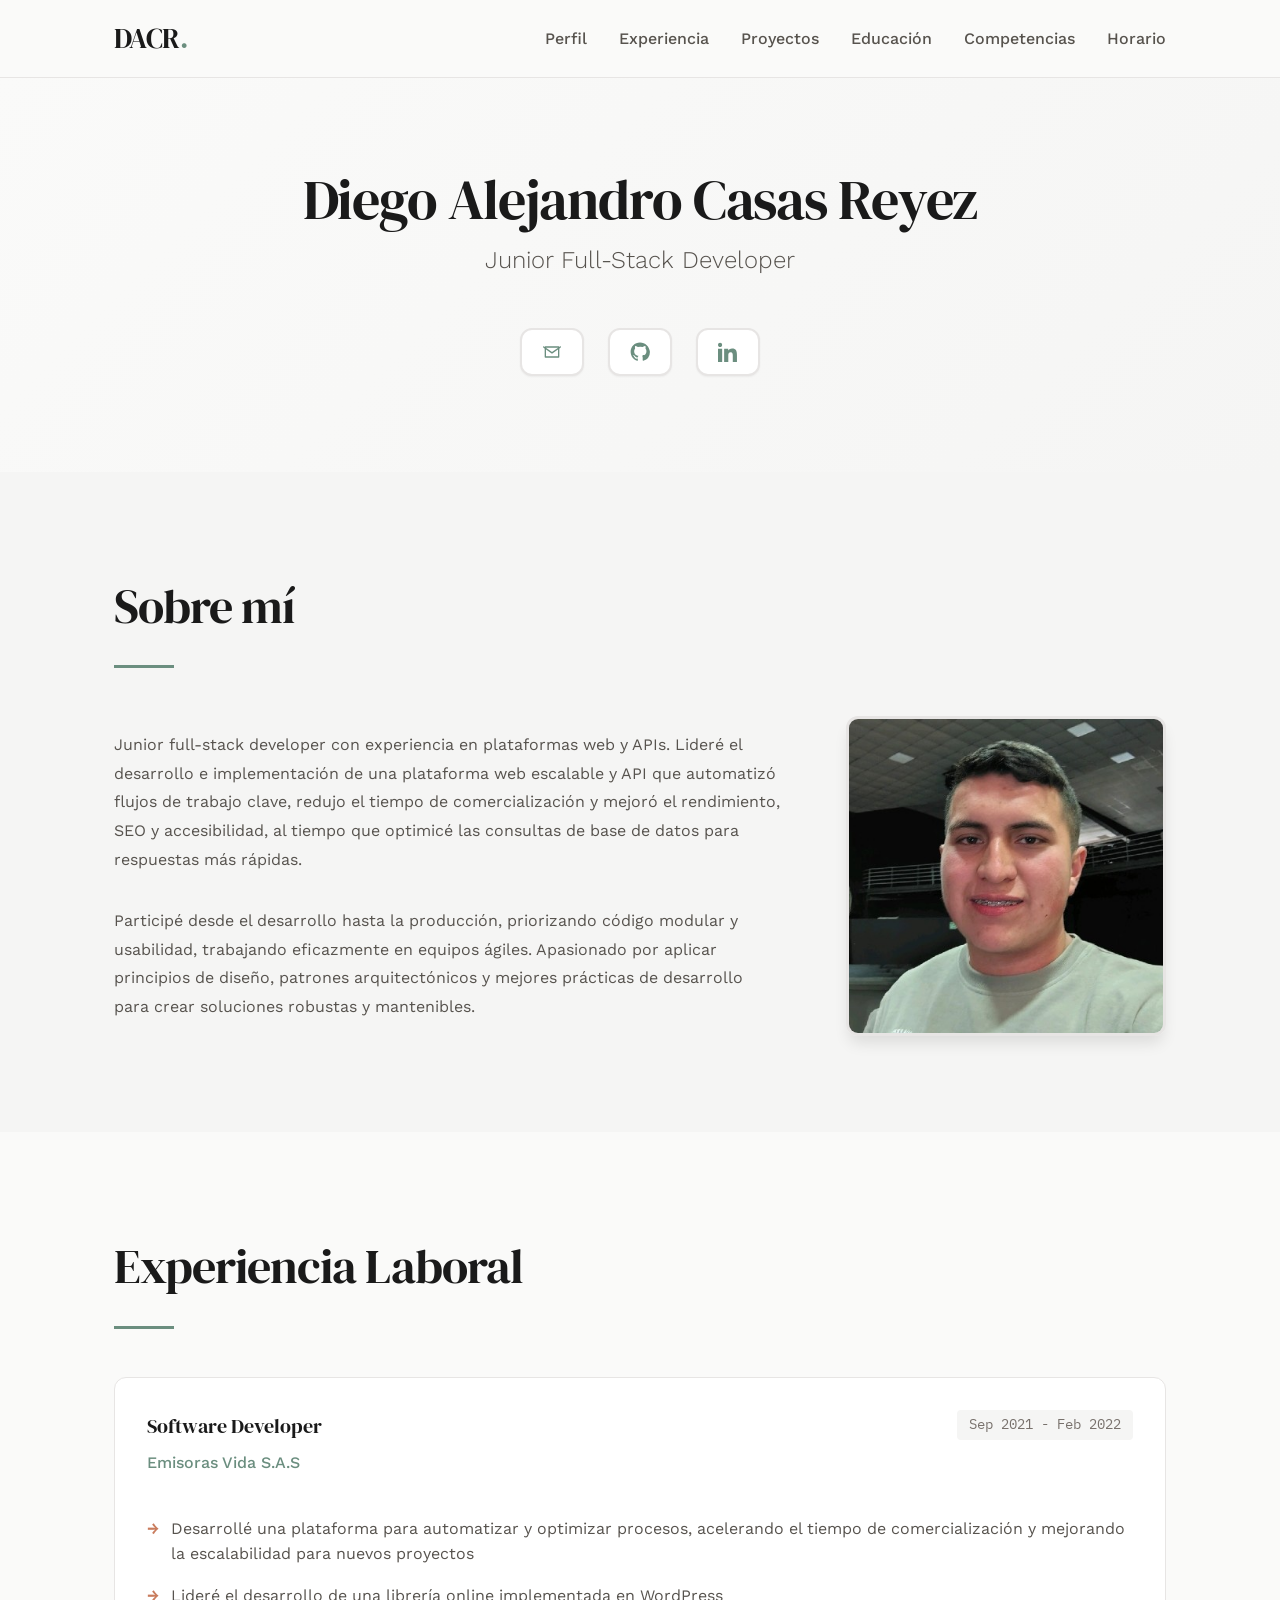
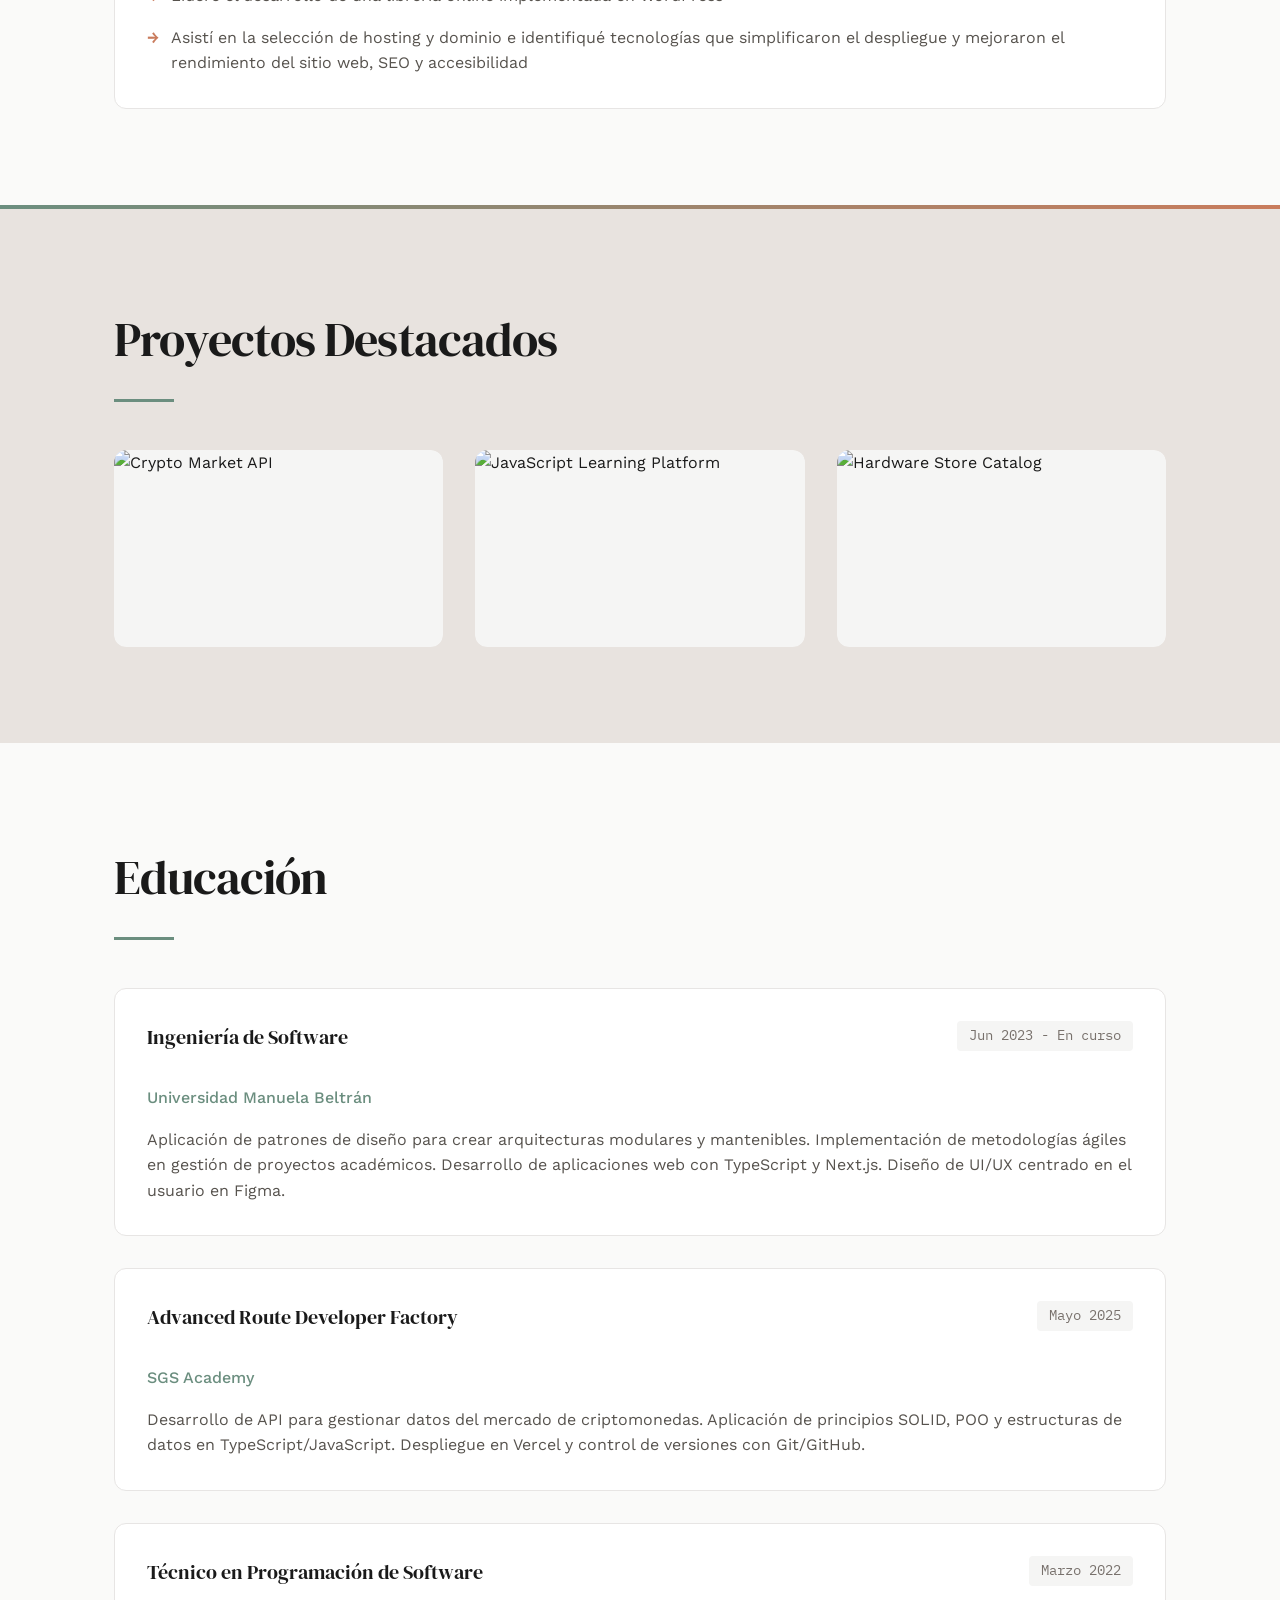
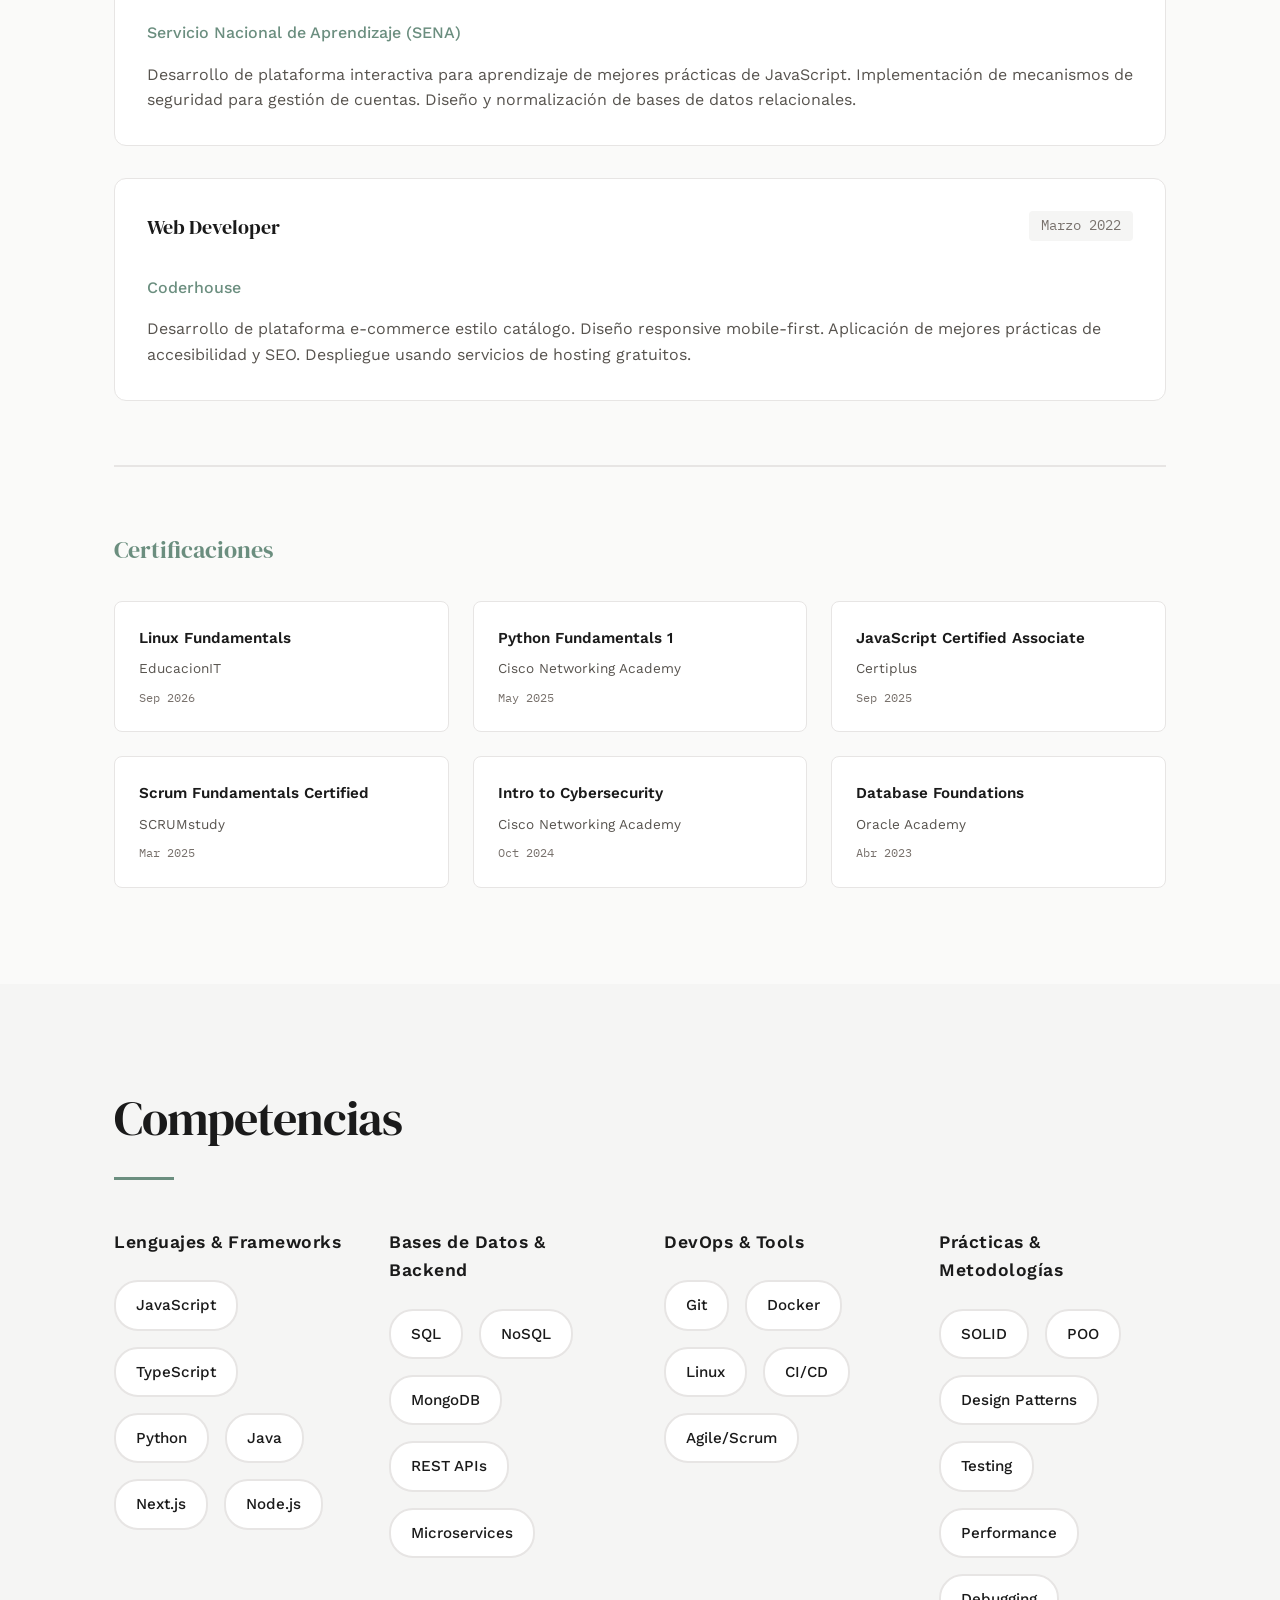
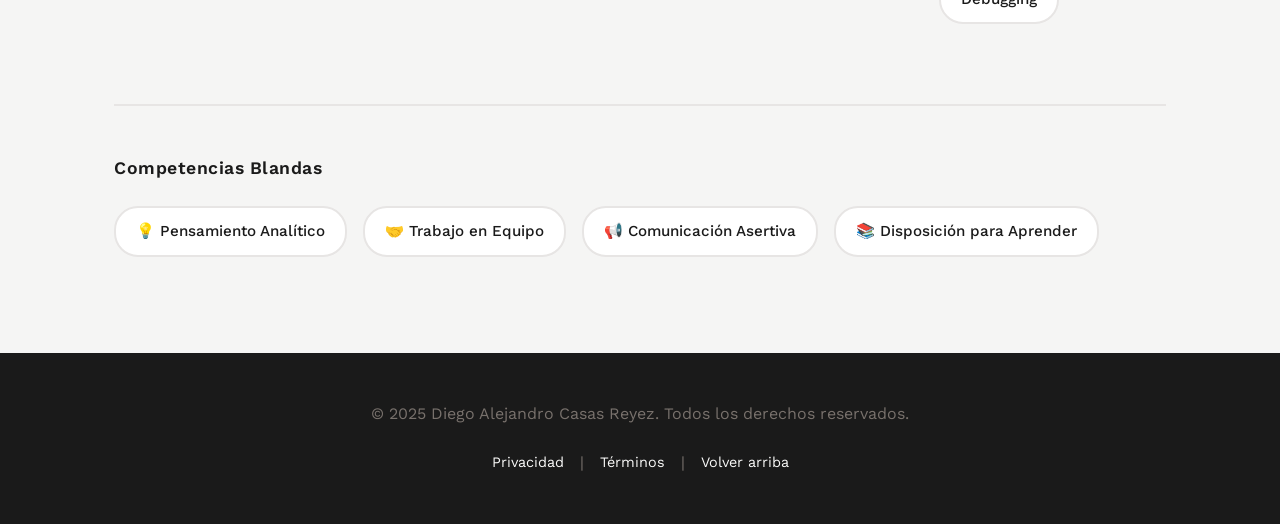
==== commit fa0bd367: "Cronograma - Horario de clases" ====
--- a/index.html
+++ b/index.html
@@ -8,7 +8,7 @@
     <link rel="preconnect" href="https://fonts.googleapis.com">
     <link rel="preconnect" href="https://fonts.gstatic.com" crossorigin>
     <link href="https://fonts.googleapis.com/css2?family=DM+Serif+Display:ital@0;1&family=IBM+Plex+Mono:wght@400;500&family=Work+Sans:wght@300;400;500;600&display=swap" rel="stylesheet">
-    <link rel="stylesheet" href="styles.css">
+    <link rel="stylesheet" href="./CSS/index.css">
 </head>
 <body>
     <!-- Header con navegación -->
@@ -31,6 +31,7 @@
                     <li><a href="#proyectos" class="nav-link">Proyectos</a></li>
                     <li><a href="#educacion" class="nav-link">Educación</a></li>
                     <li><a href="#competencias" class="nav-link">Competencias</a></li>
+                    <li><a href="horario.html" class="nav-link">Horario</a></li>
                 </ul>
             </nav>
         </div>
@@ -410,6 +411,6 @@
         </div>
     </footer>
 
-    <script src="menu.js"></script>
+    <script src="./JS/menu.js"></script>
 </body>
 </html>
--- a/CSS/index.css
+++ b/CSS/index.css
@@ -0,0 +1,1308 @@
+/* ==========================================
+   CSS Variables - Design System
+   ========================================== */
+:root {
+    /* Colors */
+    --color-bg-primary: #FAFAF9;
+    --color-bg-secondary: #F5F5F4;
+    --color-bg-projects: #E8E3DF;
+    --color-text-primary: #1A1A1A;
+    --color-text-secondary: #57534E;
+    --color-text-tertiary: #78716C;
+    --color-accent-primary: #6B8E7F;
+    --color-accent-secondary: #C97C5D;
+    --color-border: #E7E5E4;
+    --color-white: #FFFFFF;
+    
+    /* Typography */
+    --font-display: 'DM Serif Display', serif;
+    --font-body: 'Work Sans', sans-serif;
+    --font-mono: 'IBM Plex Mono', monospace;
+    
+    /* Spacing */
+    --spacing-xs: 0.5rem;
+    --spacing-sm: 1rem;
+    --spacing-md: 1.5rem;
+    --spacing-lg: 2rem;
+    --spacing-xl: 3rem;
+    --spacing-2xl: 4rem;
+    --spacing-3xl: 6rem;
+    
+    /* Border Radius */
+    --radius-sm: 4px;
+    --radius-md: 8px;
+    --radius-lg: 12px;
+    
+    /* Shadows */
+    --shadow-sm: 0 1px 2px 0 rgba(0, 0, 0, 0.05);
+    --shadow-md: 0 4px 6px -1px rgba(0, 0, 0, 0.1);
+    --shadow-lg: 0 10px 15px -3px rgba(0, 0, 0, 0.1);
+    
+    /* Transitions */
+    --transition-fast: 150ms cubic-bezier(0.4, 0, 0.2, 1);
+    --transition-base: 300ms cubic-bezier(0.4, 0, 0.2, 1);
+    --transition-slow: 500ms cubic-bezier(0.4, 0, 0.2, 1);
+}
+
+/* ==========================================
+   Reset & Base Styles
+   ========================================== */
+* {
+    margin: 0;
+    padding: 0;
+    box-sizing: border-box;
+}
+
+html {
+    scroll-behavior: smooth;
+    font-size: 16px;
+}
+
+body {
+    font-family: var(--font-body);
+    font-weight: 400;
+    line-height: 1.6;
+    color: var(--color-text-primary);
+    background-color: var(--color-bg-primary);
+    -webkit-font-smoothing: antialiased;
+    -moz-osx-font-smoothing: grayscale;
+}
+
+img {
+    max-width: 100%;
+    height: auto;
+    display: block;
+}
+
+a {
+    text-decoration: none;
+    color: inherit;
+    transition: color var(--transition-fast);
+}
+
+ul {
+    list-style: none;
+}
+
+/* ==========================================
+   Header & Navigation
+   ========================================== */
+#header {
+    position: fixed;
+    top: 0;
+    left: 0;
+    right: 0;
+    background-color: rgba(250, 250, 249, 0.95);
+    backdrop-filter: blur(10px);
+    border-bottom: 1px solid var(--color-border);
+    z-index: 1000;
+    animation: slideDown 0.5s ease-out;
+}
+
+@keyframes slideDown {
+    from {
+        transform: translateY(-100%);
+        opacity: 0;
+    }
+    to {
+        transform: translateY(0);
+        opacity: 1;
+    }
+}
+
+.header-container {
+    max-width: 1400px;
+    margin: 0 auto;
+    padding: var(--spacing-sm) var(--spacing-md);
+    display: flex;
+    justify-content: space-between;
+    align-items: center;
+}
+
+.logo-text {
+    font-family: var(--font-display);
+    font-size: 1.75rem;
+    font-weight: 400;
+    letter-spacing: -0.02em;
+}
+
+.dot {
+    color: var(--color-accent-primary);
+}
+
+/* Hamburger Menu Button */
+.menu-toggle {
+    display: flex;
+    flex-direction: column;
+    gap: 6px;
+    background: none;
+    border: none;
+    cursor: pointer;
+    padding: var(--spacing-xs);
+    z-index: 1001;
+    transition: transform var(--transition-base);
+}
+
+.menu-toggle:hover {
+    transform: scale(1.1);
+}
+
+.hamburger {
+    width: 28px;
+    height: 2px;
+    background-color: var(--color-text-primary);
+    border-radius: 2px;
+    transition: all var(--transition-base);
+}
+
+.menu-toggle.active .hamburger:nth-child(1) {
+    transform: rotate(45deg) translate(8px, 8px);
+}
+
+.menu-toggle.active .hamburger:nth-child(2) {
+    opacity: 0;
+    transform: translateX(-20px);
+}
+
+.menu-toggle.active .hamburger:nth-child(3) {
+    transform: rotate(-45deg) translate(8px, -8px);
+}
+
+/* Mobile Navigation */
+.nav {
+    position: fixed;
+    top: 0;
+    right: -100%;
+    width: 80%;
+    max-width: 320px;
+    height: 100vh;
+    background-color: var(--color-white);
+    box-shadow: -4px 0 20px rgba(0, 0, 0, 0.1);
+    padding: var(--spacing-3xl) var(--spacing-lg);
+    transition: right var(--transition-base);
+    z-index: 999;
+}
+
+.nav.active {
+    right: 0;
+}
+
+.nav-list {
+    display: flex;
+    flex-direction: column;
+    gap: var(--spacing-md);
+}
+
+.nav-link {
+    font-size: 1.25rem;
+    font-weight: 500;
+    color: var(--color-text-secondary);
+    display: inline-block;
+    padding: var(--spacing-xs) 0;
+    position: relative;
+    transition: color var(--transition-fast);
+}
+
+.nav-link::after {
+    content: '';
+    position: absolute;
+    bottom: 0;
+    left: 0;
+    width: 0;
+    height: 2px;
+    background-color: var(--color-accent-primary);
+    transition: width var(--transition-base);
+}
+
+.nav-link:hover {
+    color: var(--color-accent-primary);
+}
+
+.nav-link:hover::after {
+    width: 100%;
+}
+
+/* ==========================================
+   Main Content
+   ========================================== */
+main {
+    margin-top: 70px;
+    animation: fadeIn 0.8s ease-out;
+}
+
+@keyframes fadeIn {
+    from {
+        opacity: 0;
+    }
+    to {
+        opacity: 1;
+    }
+}
+
+/* ==========================================
+   Hero Section - SIN IMAGEN
+   ========================================== */
+.hero {
+    padding: var(--spacing-3xl) var(--spacing-md);
+    min-height: auto;
+    display: flex;
+    align-items: center;
+    justify-content: center;
+    background: linear-gradient(135deg, var(--color-bg-primary) 0%, var(--color-bg-secondary) 100%);
+}
+
+.hero-content {
+    max-width: 900px;
+    margin: 0 auto;
+    width: 100%;
+    text-align: center;
+    animation: heroSlide 0.8s ease-out 0.2s backwards;
+}
+
+@keyframes heroSlide {
+    from {
+        transform: translateY(30px);
+        opacity: 0;
+    }
+    to {
+        transform: translateY(0);
+        opacity: 1;
+    }
+}
+
+.hero-info {
+    text-align: center;
+}
+
+.hero-title {
+    font-family: var(--font-display);
+    font-size: 2.5rem;
+    font-weight: 400;
+    letter-spacing: -0.02em;
+    margin-bottom: var(--spacing-xs);
+    line-height: 1.2;
+}
+
+.hero-subtitle {
+    font-size: 1.125rem;
+    color: var(--color-text-secondary);
+    margin-bottom: var(--spacing-xl);
+    font-weight: 300;
+}
+
+.contact-info {
+    display: flex;
+    gap: var(--spacing-md);
+    margin-top: var(--spacing-xl);
+    justify-content: center;
+    flex-wrap: wrap;
+}
+
+.contact-item {
+    display: flex;
+    align-items: center;
+    gap: var(--spacing-xs);
+    padding: var(--spacing-sm) var(--spacing-md);
+    background-color: var(--color-white);
+    border: 2px solid var(--color-border);
+    border-radius: var(--radius-lg);
+    transition: all var(--transition-base);
+    color: var(--color-text-secondary);
+    font-size: 0.95rem;
+}
+
+.contact-item:hover {
+    border-color: var(--color-accent-primary);
+    transform: translateY(-2px);
+    box-shadow: var(--shadow-md);
+}
+
+.contact-icon {
+    font-size: 1.2rem;
+    color: var(--color-accent-primary);
+}
+
+/* ==========================================
+   Sections
+   ========================================== */
+.section {
+    padding: var(--spacing-3xl) var(--spacing-md);
+    scroll-margin-top: 90px;
+}
+
+.section:nth-child(even) {
+    background-color: var(--color-bg-secondary);
+}
+
+/* Background especial para la sección de proyectos */
+.section-projects {
+    background-color: var(--color-bg-projects) !important;
+    position: relative;
+}
+
+.section-projects::before {
+    content: '';
+    position: absolute;
+    top: 0;
+    left: 0;
+    right: 0;
+    height: 4px;
+    background: linear-gradient(90deg, var(--color-accent-primary), var(--color-accent-secondary));
+}
+
+.section-container {
+    max-width: 1200px;
+    margin: 0 auto;
+}
+
+.section-title {
+    font-family: var(--font-display);
+    font-size: 2rem;
+    font-weight: 400;
+    letter-spacing: -0.02em;
+    margin-bottom: var(--spacing-xl);
+    position: relative;
+    padding-bottom: var(--spacing-md);
+}
+
+.section-title::after {
+    content: '';
+    position: absolute;
+    bottom: 0;
+    left: 0;
+    width: 60px;
+    height: 3px;
+    background-color: var(--color-accent-primary);
+}
+
+/* ==========================================
+   Profile Section - Imagen a la derecha
+   ========================================== */
+.section-profile {
+    padding-top: var(--spacing-3xl);
+    padding-bottom: var(--spacing-3xl);
+}
+
+.profile-layout {
+    display: grid;
+    grid-template-columns: 1fr;
+    gap: var(--spacing-2xl);
+    align-items: center;
+    max-width: 1200px;
+    margin: 0 auto;
+}
+
+.profile-image-wrapper {
+    max-width: 280px;
+    margin: 0 auto;
+}
+
+.profile-image-frame {
+    width: 100%;
+    aspect-ratio: 1;
+    border-radius: var(--radius-lg);
+    overflow: hidden;
+    border: 3px solid var(--color-border);
+    box-shadow: var(--shadow-lg);
+    position: relative;
+}
+
+.profile-image-frame::before {
+    content: '';
+    position: absolute;
+    top: -8px;
+    left: -8px;
+    right: -8px;
+    bottom: -8px;
+    border: 2px solid var(--color-accent-primary);
+    border-radius: var(--radius-lg);
+    z-index: -1;
+}
+
+.profile-photo {
+    width: 100%;
+    height: 100%;
+    object-fit: cover;
+}
+
+.profile-content {
+    display: flex;
+    flex-direction: column;
+    gap: var(--spacing-lg);
+}
+
+.profile-text {
+    font-size: 1.125rem;
+    line-height: 1.8;
+    color: var(--color-text-secondary);
+}
+
+/* Responsive - Profile */
+@media (min-width: 768px) {
+    .profile-layout {
+        grid-template-columns: 1fr 320px;
+        gap: var(--spacing-2xl);
+    }
+    
+    .profile-image-wrapper {
+        max-width: 100%;
+    }
+}
+
+/* ==========================================
+   Experience Section
+   ========================================== */
+.experience-list {
+    display: flex;
+    flex-direction: column;
+    gap: var(--spacing-lg);
+}
+
+.experience-card {
+    background-color: var(--color-white);
+    padding: var(--spacing-lg);
+    border-radius: var(--radius-lg);
+    border: 1px solid var(--color-border);
+    transition: all var(--transition-base);
+}
+
+.experience-card:hover {
+    box-shadow: var(--shadow-lg);
+    transform: translateY(-4px);
+    border-color: var(--color-accent-primary);
+}
+
+.card-header {
+    display: flex;
+    justify-content: space-between;
+    align-items: flex-start;
+    margin-bottom: var(--spacing-md);
+    flex-wrap: wrap;
+    gap: var(--spacing-sm);
+}
+
+.card-title {
+    font-family: var(--font-display);
+    font-size: 1.25rem;
+    font-weight: 400;
+    color: var(--color-text-primary);
+    margin-bottom: var(--spacing-xs);
+}
+
+.card-company {
+    font-size: 1rem;
+    color: var(--color-accent-primary);
+    font-weight: 500;
+    margin-bottom: var(--spacing-sm);
+}
+
+.card-date {
+    font-family: var(--font-mono);
+    font-size: 0.85rem;
+    color: var(--color-text-tertiary);
+    background-color: var(--color-bg-secondary);
+    padding: 4px 12px;
+    border-radius: var(--radius-sm);
+    white-space: nowrap;
+}
+
+.card-list {
+    list-style: none;
+    display: flex;
+    flex-direction: column;
+    gap: var(--spacing-sm);
+}
+
+.card-list li {
+    position: relative;
+    padding-left: var(--spacing-md);
+    color: var(--color-text-secondary);
+    line-height: 1.6;
+}
+
+.card-list li::before {
+    content: '→';
+    position: absolute;
+    left: 0;
+    color: var(--color-accent-secondary);
+    font-weight: 600;
+}
+
+/* ==========================================
+   Projects Section - GALLERY GRID
+   ========================================== */
+.projects-gallery {
+    display: grid;
+    grid-template-columns: repeat(auto-fill, minmax(280px, 1fr));
+    gap: var(--spacing-lg);
+}
+
+.project-item {
+    position: relative;
+    overflow: hidden;
+    border-radius: var(--radius-lg);
+    transition: transform var(--transition-base);
+}
+
+.project-item:hover {
+    transform: translateY(-8px);
+}
+
+.project-image-container {
+    position: relative;
+    width: 100%;
+    padding-bottom: 75%; /* Aspect ratio 4:3 */
+    overflow: hidden;
+    border-radius: var(--radius-lg);
+    background-color: var(--color-bg-secondary);
+}
+
+.project-img {
+    position: absolute;
+    top: 0;
+    left: 0;
+    width: 100%;
+    height: 100%;
+    object-fit: cover;
+    transition: transform var(--transition-slow);
+}
+
+.project-item:hover .project-img {
+    transform: scale(1.1);
+}
+
+/* Overlay que aparece al hacer hover */
+.project-overlay {
+    position: absolute;
+    top: 0;
+    left: 0;
+    right: 0;
+    bottom: 0;
+    background: linear-gradient(
+        180deg,
+        rgba(26, 26, 26, 0.7) 0%,
+        rgba(26, 26, 26, 0.9) 100%
+    );
+    display: flex;
+    flex-direction: column;
+    justify-content: center;
+    align-items: center;
+    padding: var(--spacing-lg);
+    opacity: 0;
+    transition: opacity var(--transition-base);
+}
+
+.project-item:hover .project-overlay {
+    opacity: 1;
+}
+
+.project-overlay-title {
+    font-family: var(--font-display);
+    font-size: 1.5rem;
+    font-weight: 400;
+    color: var(--color-white);
+    margin-bottom: var(--spacing-sm);
+    text-align: center;
+    transform: translateY(20px);
+    transition: transform var(--transition-base) 0.1s;
+}
+
+.project-item:hover .project-overlay-title {
+    transform: translateY(0);
+}
+
+.project-overlay-desc {
+    color: rgba(255, 255, 255, 0.8);
+    font-size: 0.9rem;
+    text-align: center;
+    margin-bottom: var(--spacing-md);
+    line-height: 1.5;
+    transform: translateY(20px);
+    transition: transform var(--transition-base) 0.15s;
+}
+
+.project-item:hover .project-overlay-desc {
+    transform: translateY(0);
+}
+
+/* Iconos de tecnologías */
+.project-tech-icons {
+    display: flex;
+    gap: var(--spacing-xs);
+    margin-bottom: var(--spacing-md);
+    flex-wrap: wrap;
+    justify-content: center;
+    transform: translateY(20px);
+    transition: transform var(--transition-base) 0.2s;
+}
+
+.project-item:hover .project-tech-icons {
+    transform: translateY(0);
+}
+
+.tech-icon {
+    font-family: var(--font-mono);
+    font-size: 0.7rem;
+    font-weight: 600;
+    color: var(--color-text-primary);
+    background-color: var(--color-white);
+    padding: 6px 12px;
+    border-radius: var(--radius-sm);
+    border: 1px solid rgba(255, 255, 255, 0.2);
+    transition: all var(--transition-fast);
+}
+
+.tech-icon:hover {
+    background-color: var(--color-accent-primary);
+    color: var(--color-white);
+    transform: scale(1.1);
+}
+
+/* Botones de acción */
+.project-actions {
+    display: flex;
+    gap: var(--spacing-sm);
+    transform: translateY(20px);
+    transition: transform var(--transition-base) 0.25s;
+}
+
+.project-item:hover .project-actions {
+    transform: translateY(0);
+}
+
+.project-action-btn {
+    display: flex;
+    align-items: center;
+    gap: 6px;
+    padding: 10px 16px;
+    background-color: rgba(255, 255, 255, 0.1);
+    border: 2px solid var(--color-white);
+    border-radius: var(--radius-md);
+    color: var(--color-white);
+    font-family: var(--font-mono);
+    font-size: 0.85rem;
+    font-weight: 600;
+    text-decoration: none;
+    transition: all var(--transition-fast);
+    backdrop-filter: blur(10px);
+}
+
+.project-action-btn:hover {
+    background-color: var(--color-accent-primary);
+    border-color: var(--color-accent-primary);
+    transform: translateY(-2px);
+    box-shadow: 0 4px 12px rgba(107, 142, 127, 0.4);
+}
+
+.project-action-btn svg {
+    width: 16px;
+    height: 16px;
+}
+
+/* Responsive para tablet y desktop */
+@media (min-width: 768px) {
+    .projects-gallery {
+        grid-template-columns: repeat(2, 1fr);
+        gap: var(--spacing-xl);
+    }
+    
+    .hero-title {
+        font-size: 3rem;
+    }
+    
+    .hero-subtitle {
+        font-size: 1.5rem;
+    }
+}
+
+@media (min-width: 1024px) {
+    .projects-gallery {
+        grid-template-columns: repeat(3, 1fr);
+    }
+    
+    .project-overlay-title {
+        font-size: 1.75rem;
+    }
+    
+    .project-overlay-desc {
+        font-size: 1rem;
+    }
+    
+    .hero-title {
+        font-size: 3.5rem;
+    }
+}
+
+@media (min-width: 1400px) {
+    .projects-gallery {
+        grid-template-columns: repeat(4, 1fr);
+    }
+}
+
+/* ==========================================
+   Education Section
+   ========================================== */
+.education-list {
+    display: flex;
+    flex-direction: column;
+    gap: var(--spacing-lg);
+}
+
+.education-card {
+    background-color: var(--color-white);
+    padding: var(--spacing-lg);
+    border-radius: var(--radius-lg);
+    border: 1px solid var(--color-border);
+    transition: all var(--transition-base);
+}
+
+.education-card:hover {
+    box-shadow: var(--shadow-lg);
+    transform: translateY(-4px);
+    border-color: var(--color-accent-primary);
+}
+
+.card-institution {
+    font-size: 1rem;
+    color: var(--color-accent-primary);
+    font-weight: 500;
+    margin-bottom: var(--spacing-sm);
+}
+
+.card-description {
+    color: var(--color-text-secondary);
+    line-height: 1.6;
+}
+
+/* Certificaciones */
+.certifications-section {
+    margin-top: var(--spacing-2xl);
+    padding-top: var(--spacing-2xl);
+    border-top: 2px solid var(--color-border);
+}
+
+.certifications-title {
+    font-family: var(--font-display);
+    font-size: 1.5rem;
+    font-weight: 400;
+    margin-bottom: var(--spacing-lg);
+    color: var(--color-accent-primary);
+}
+
+.certifications-grid {
+    display: grid;
+    gap: var(--spacing-md);
+    grid-template-columns: repeat(auto-fit, minmax(280px, 1fr));
+}
+
+.cert-item {
+    background-color: var(--color-white);
+    padding: var(--spacing-md);
+    border-radius: var(--radius-md);
+    border: 1px solid var(--color-border);
+    display: flex;
+    flex-direction: column;
+    gap: var(--spacing-xs);
+    transition: all var(--transition-fast);
+}
+
+.cert-item:hover {
+    border-color: var(--color-accent-secondary);
+    transform: translateY(-2px);
+    box-shadow: var(--shadow-sm);
+}
+
+.cert-name {
+    font-weight: 600;
+    color: var(--color-text-primary);
+    font-size: 0.95rem;
+}
+
+.cert-org {
+    color: var(--color-text-secondary);
+    font-size: 0.85rem;
+}
+
+.cert-date {
+    font-family: var(--font-mono);
+    font-size: 0.75rem;
+    color: var(--color-text-tertiary);
+}
+
+/* ==========================================
+   Skills Section
+   ========================================== */
+.skills-grid {
+    display: grid;
+    gap: var(--spacing-xl);
+    grid-template-columns: 1fr;
+}
+
+.skill-category {
+    margin-bottom: var(--spacing-lg);
+}
+
+.skill-category-title {
+    font-size: 1.1rem;
+    font-weight: 600;
+    color: var(--color-text-primary);
+    margin-bottom: var(--spacing-md);
+    letter-spacing: 0.5px;
+}
+
+.tech-tags-container {
+    display: flex;
+    flex-wrap: wrap;
+    gap: var(--spacing-sm);
+}
+
+.tech-badge {
+    font-size: 0.95rem;
+    color: var(--color-text-primary);
+    background-color: var(--color-white);
+    padding: 11px 20px;
+    border-radius: 24px;
+    border: 2px solid var(--color-border);
+    transition: all var(--transition-fast);
+    display: inline-flex;
+    align-items: center;
+    gap: 6px;
+    font-weight: 500;
+}
+
+.tech-badge:hover {
+    border-color: var(--color-accent-primary);
+    background-color: var(--color-accent-primary);
+    color: var(--color-white);
+    transform: translateY(-3px);
+    box-shadow: 0 6px 16px rgba(107, 142, 127, 0.25);
+}
+
+/* Competencias Blandas */
+.soft-skills-compact {
+    padding-top: var(--spacing-xl);
+    border-top: 2px solid var(--color-border);
+    margin-top: var(--spacing-xl);
+}
+
+.soft-skills-inline {
+    display: flex;
+    flex-wrap: wrap;
+    gap: var(--spacing-sm);
+}
+
+.soft-skill-badge {
+    font-size: 0.95rem;
+    color: var(--color-text-primary);
+    background-color: var(--color-white);
+    padding: 11px 20px;
+    border-radius: 24px;
+    border: 2px solid var(--color-border);
+    transition: all var(--transition-fast);
+    display: inline-flex;
+    align-items: center;
+    gap: 6px;
+    font-weight: 500;
+}
+
+.soft-skill-badge:hover {
+    border-color: var(--color-accent-secondary);
+    background-color: var(--color-accent-secondary);
+    color: var(--color-white);
+    transform: translateY(-3px);
+    box-shadow: 0 6px 16px rgba(201, 124, 93, 0.25);
+}
+
+/* ==========================================
+   Footer
+   ========================================== */
+.footer {
+    background-color: var(--color-text-primary);
+    color: var(--color-bg-primary);
+    padding: var(--spacing-xl) var(--spacing-md);
+    text-align: center;
+}
+
+.footer-content {
+    max-width: 1200px;
+    margin: 0 auto;
+}
+
+.footer-text {
+    margin-bottom: var(--spacing-md);
+    color: var(--color-text-tertiary);
+}
+
+.footer-links {
+    display: flex;
+    justify-content: center;
+    align-items: center;
+    gap: var(--spacing-sm);
+    flex-wrap: wrap;
+}
+
+.footer-link {
+    color: var(--color-bg-primary);
+    font-size: 0.9rem;
+    transition: color var(--transition-fast);
+}
+
+.footer-link:hover {
+    color: var(--color-accent-primary);
+}
+
+.footer-separator {
+    color: var(--color-text-tertiary);
+}
+
+/* ==========================================
+   Tablet & Desktop Styles (≥768px)
+   ========================================== */
+@media (min-width: 768px) {
+    /* Header Desktop */
+    .menu-toggle {
+        display: none;
+    }
+    
+    .nav {
+        position: static;
+        width: auto;
+        height: auto;
+        max-width: none;
+        background: none;
+        box-shadow: none;
+        padding: 0;
+    }
+    
+    .nav-list {
+        flex-direction: row;
+        gap: var(--spacing-lg);
+    }
+    
+    .nav-link {
+        font-size: 1rem;
+    }
+    
+    /* Sections Desktop */
+    .section-title {
+        font-size: 2.5rem;
+    }
+    
+    .profile-text {
+        font-size: 1rem;
+    }
+
+    /* Skills Grid Desktop */
+    .skills-grid {
+        grid-template-columns: repeat(2, 1fr);
+    }
+
+    /* Certifications Grid Desktop */
+    .certifications-grid {
+        grid-template-columns: repeat(3, 1fr);
+    }
+}
+
+/* ==========================================
+   Large Desktop (≥1024px)
+   ========================================== */
+@media (min-width: 1024px) {
+    .section-title {
+        font-size: 3rem;
+    }
+    
+    .skills-grid {
+        grid-template-columns: repeat(4, 1fr);
+    }
+}
+
+/* ==========================================
+   Utility Classes
+   ========================================== */
+.text-accent {
+    color: var(--color-accent-primary);
+}
+
+.bg-accent {
+    background-color: var(--color-accent-primary);
+}
+
+/* Accessibility */
+@media (prefers-reduced-motion: reduce) {
+    *,
+    *::before,
+    *::after {
+        animation-duration: 0.01ms !important;
+        animation-iteration-count: 1 !important;
+        transition-duration: 0.01ms !important;
+    }
+}
+
+/* Print Styles */
+@media print {
+    .header,
+    .footer,
+    .menu-toggle {
+        display: none;
+    }
+    
+    main {
+        margin-top: 0;
+    }
+    
+    .section {
+        page-break-inside: avoid;
+    }
+}
+
+/* --- Icon-only contact buttons (añadir al final de styles.css) --- */
+.contact-info.contact-icons {
+  display: flex;
+  gap: var(--spacing-md);
+  justify-content: center; /* o flex-start si lo quieres alineado a la izquierda */
+  align-items: center;
+  flex-wrap: wrap;
+}
+
+/* Reciclamos la clase .contact-item pero la adaptamos para icon-only */
+.contact-item.icon-only {
+  /* convertimos el bloque a un botón/ícono centrado */
+  display: inline-flex;
+  align-items: center;
+  justify-content: center;
+  width: 64px;            /* tamaño del botón (ajusta a 56/72 si prefieres) */
+  height: 48px;           /* alto similar a la imagen que mostraste */
+  padding: 0;
+  background-color: var(--color-white);
+  border: 2px solid var(--color-border);
+  border-radius: 12px;
+  transition: all var(--transition-base);
+  color: var(--color-accent-primary); /* color del icono */
+  text-decoration: none;
+  position: relative;
+  box-shadow: var(--shadow-sm);
+}
+
+/* SVG dentro del botón */
+.contact-item.icon-only svg {
+  width: 20px;
+  height: 20px;
+  display: block;
+}
+
+/* hover/focus mantiene tu estética */
+.contact-item.icon-only:hover,
+.contact-item.icon-only:focus {
+  transform: translateY(-2px);
+  border-color: var(--color-accent-primary);
+  box-shadow: var(--shadow-md);
+  background-color: rgba(107,142,127,0.04); /* ligero tinte del acento */
+  outline: none;
+}
+
+/* ocultamos cualquier texto visible (si por error queda) y dejamos solo el label accesible para screen-readers */
+.contact-item.icon-only > span:not(.sr-only) {
+  display: none;
+}
+
+/* clase de utilidad: texto accesible solo para screen-readers */
+.sr-only {
+  position: absolute !important;
+  width: 1px;
+  height: 1px;
+  padding: 0;
+  margin: -1px;
+  overflow: hidden;
+  clip: rect(0, 0, 0, 0);
+  white-space: nowrap;
+  border: 0;
+}
+
+
+/* ------------- Patch: Mejoras overlay proyectos ------------- */
+/* Reemplazar reglas previas de project-image-container / project-img / project-overlay y relacionadas */
+
+.project-image-container {
+    position: relative;
+    width: 100%;
+    /* Ajustado a 3:2 para dar más altura y evitar recorte visual */
+    padding-bottom: 66.66%;
+    overflow: hidden;
+    border-radius: var(--radius-lg);
+    background-color: var(--color-bg-secondary);
+}
+
+/* Imagen absoluta, ocupa todo el contenedor */
+.project-img {
+    position: absolute;
+    top: 0;
+    left: 0;
+    width: 100%;
+    height: 100%;
+    object-fit: cover;
+    transition: transform var(--transition-slow);
+    will-change: transform;
+}
+
+/* Overlay absoluto que ocupa la tarjeta; contenido en columna */
+.project-overlay {
+    position: absolute;
+    inset: 0; /* top:0; right:0; bottom:0; left:0 */
+    display: flex;
+    flex-direction: column;
+    justify-content: flex-end; /* acciones abajo */
+    gap: var(--spacing-md);
+    padding: var(--spacing-md);
+    box-sizing: border-box;
+    background: linear-gradient(180deg, rgba(10,10,10,0.0) 0%, rgba(10,10,10,0.45) 40%, rgba(10,10,10,0.82) 100%);
+    color: var(--color-white);
+    opacity: 0;
+    transform: translateY(8%);
+    transition: opacity var(--transition-base), transform var(--transition-base);
+    z-index: 2;
+    /* si el contenido es más alto que el área, permitimos scroll interno */
+    overflow-y: auto;
+    -webkit-overflow-scrolling: touch;
+    border-radius: inherit; /* respeta los bordes redondeados del contenedor */
+}
+
+/* Mostrar overlay al hover, con animación suave */
+.project-item:hover .project-img {
+    transform: scale(1.05);
+}
+.project-item:hover .project-overlay,
+.project-item:focus-within .project-overlay {
+    opacity: 1;
+    transform: translateY(0);
+}
+
+/* Título dentro del overlay: tamaño controlado y multilinea */
+.project-overlay-title {
+    margin: 0;
+    font-family: var(--font-display);
+    font-size: 1.125rem;
+    line-height: 1.15;
+    font-weight: 400;
+    color: var(--color-white);
+    text-shadow: 0 4px 12px rgba(0,0,0,0.45);
+    /* permite hasta 2 líneas sin desbordar visualmente */
+    display: -webkit-box;
+    -webkit-line-clamp: 2;
+    -webkit-box-orient: vertical;
+    overflow: hidden;
+}
+
+/* Descripción: legible, con límite y scroll si hace falta */
+.project-overlay-desc {
+    margin: 0;
+    color: rgba(255,255,255,0.92);
+    font-size: 0.95rem;
+    line-height: 1.4;
+    max-height: 5.6rem; /* límite visual razonable */
+    overflow: auto;
+}
+
+/* Tech icons y acciones se colocan al final (abajo) y se adaptan si hay poco espacio */
+.project-tech-icons {
+    display: flex;
+    gap: var(--spacing-xs);
+    flex-wrap: wrap;
+    align-items: center;
+    margin-top: 4px;
+}
+
+.project-actions {
+    display:flex;
+    gap: var(--spacing-sm);
+    flex-wrap: wrap;
+    align-items: center;
+    margin-top: 6px;
+}
+
+/* Botones dentro del overlay: tamaño compacto */
+.project-action-btn {
+    display: inline-flex;
+    align-items: center;
+    gap: 8px;
+    padding: 8px 12px;
+    border-radius: 10px;
+    background: rgba(255,255,255,0.92);
+    color: var(--color-text-primary);
+    border: none;
+    text-decoration: none;
+    font-weight: 600;
+    font-family: var(--font-mono);
+    transition: transform var(--transition-fast), box-shadow var(--transition-fast);
+}
+
+.project-action-btn:hover {
+    transform: translateY(-3px);
+    box-shadow: var(--shadow-sm);
+}
+
+/* Cuando el overlay tenga mucho contenido, mostrar scroll pero ocultar barras en navegadores */
+.project-overlay::-webkit-scrollbar { width: 8px; }
+.project-overlay::-webkit-scrollbar-thumb { background: rgba(255,255,255,0.08); border-radius: 6px; }
+
+/* Ajustes responsivos: textos más pequeños en móviles y padding más generoso en desktop */
+@media (max-width: 720px) {
+    .project-image-container { padding-bottom: 75%; } /* más alto en móvil para mostrar más verticalidad */
+    .project-overlay { padding: calc(var(--spacing-sm)); }
+    .project-overlay-title { font-size: 1rem; -webkit-line-clamp: 3; }
+    .project-overlay-desc { font-size: 0.92rem; max-height: 6.5rem; }
+}
+
+@media (min-width: 1024px) {
+    .project-image-container { padding-bottom: 60%; } /* más ancho en desktop */
+    .project-overlay { padding: var(--spacing-lg); }
+    .project-overlay-title { font-size: 1.25rem; }
+    .project-overlay-desc { font-size: 1rem; }
+}
+/* ------------- fin del patch ------------- */
+
+/* ==== Patch: Contenedor global (solo CSS) ==== */
+:root {
+  /* ancho máximo del contenido (ajusta 1000/1100/1200 según prefieras) */
+  --content-max-width: 1100px;
+}
+
+/* Centrar y limitar los contenedores principales */
+.header-container,
+.section-container,
+.hero-content {
+  max-width: var(--content-max-width) !important;
+  margin-left: auto !important;
+  margin-right: auto !important;
+  padding-left: var(--spacing-md);
+  padding-right: var(--spacing-md);
+}
+
+/* Asegurar que main también se limite y quede centrado */
+main {
+  max-width: 100%;
+}
+
+/* Hacer que la galería de proyectos no use todo el ancho de la sección */
+.projects-gallery {
+  max-width: calc(var(--content-max-width) - 40px); /* le damos algo de respiración */
+  margin: 0 auto;
+  grid-template-columns: repeat(auto-fit, minmax(260px, 1fr)); /* columnas un poco más estrechas */
+  gap: var(--spacing-lg);
+}
+
+/* Ajuste específico para evitar que botones/etiquetas salgan fuera del overlay */
+.project-overlay { 
+  padding-left: var(--spacing-md);
+  padding-right: var(--spacing-md);
+}
+
+/* Si quieres que el header tenga la misma anchura visual (sin cambiar la estructura) */
+#header { 
+  /* deja la barra del header full-width pero su contenido centrado por el header-container ya limitado */
+}
+
+/* pequeño ajuste responsivo para móviles */
+@media (max-width: 720px) {
+  :root { --content-max-width: 100%; }
+  .projects-gallery { max-width: 100%; grid-template-columns: repeat(1, 1fr); }
+}
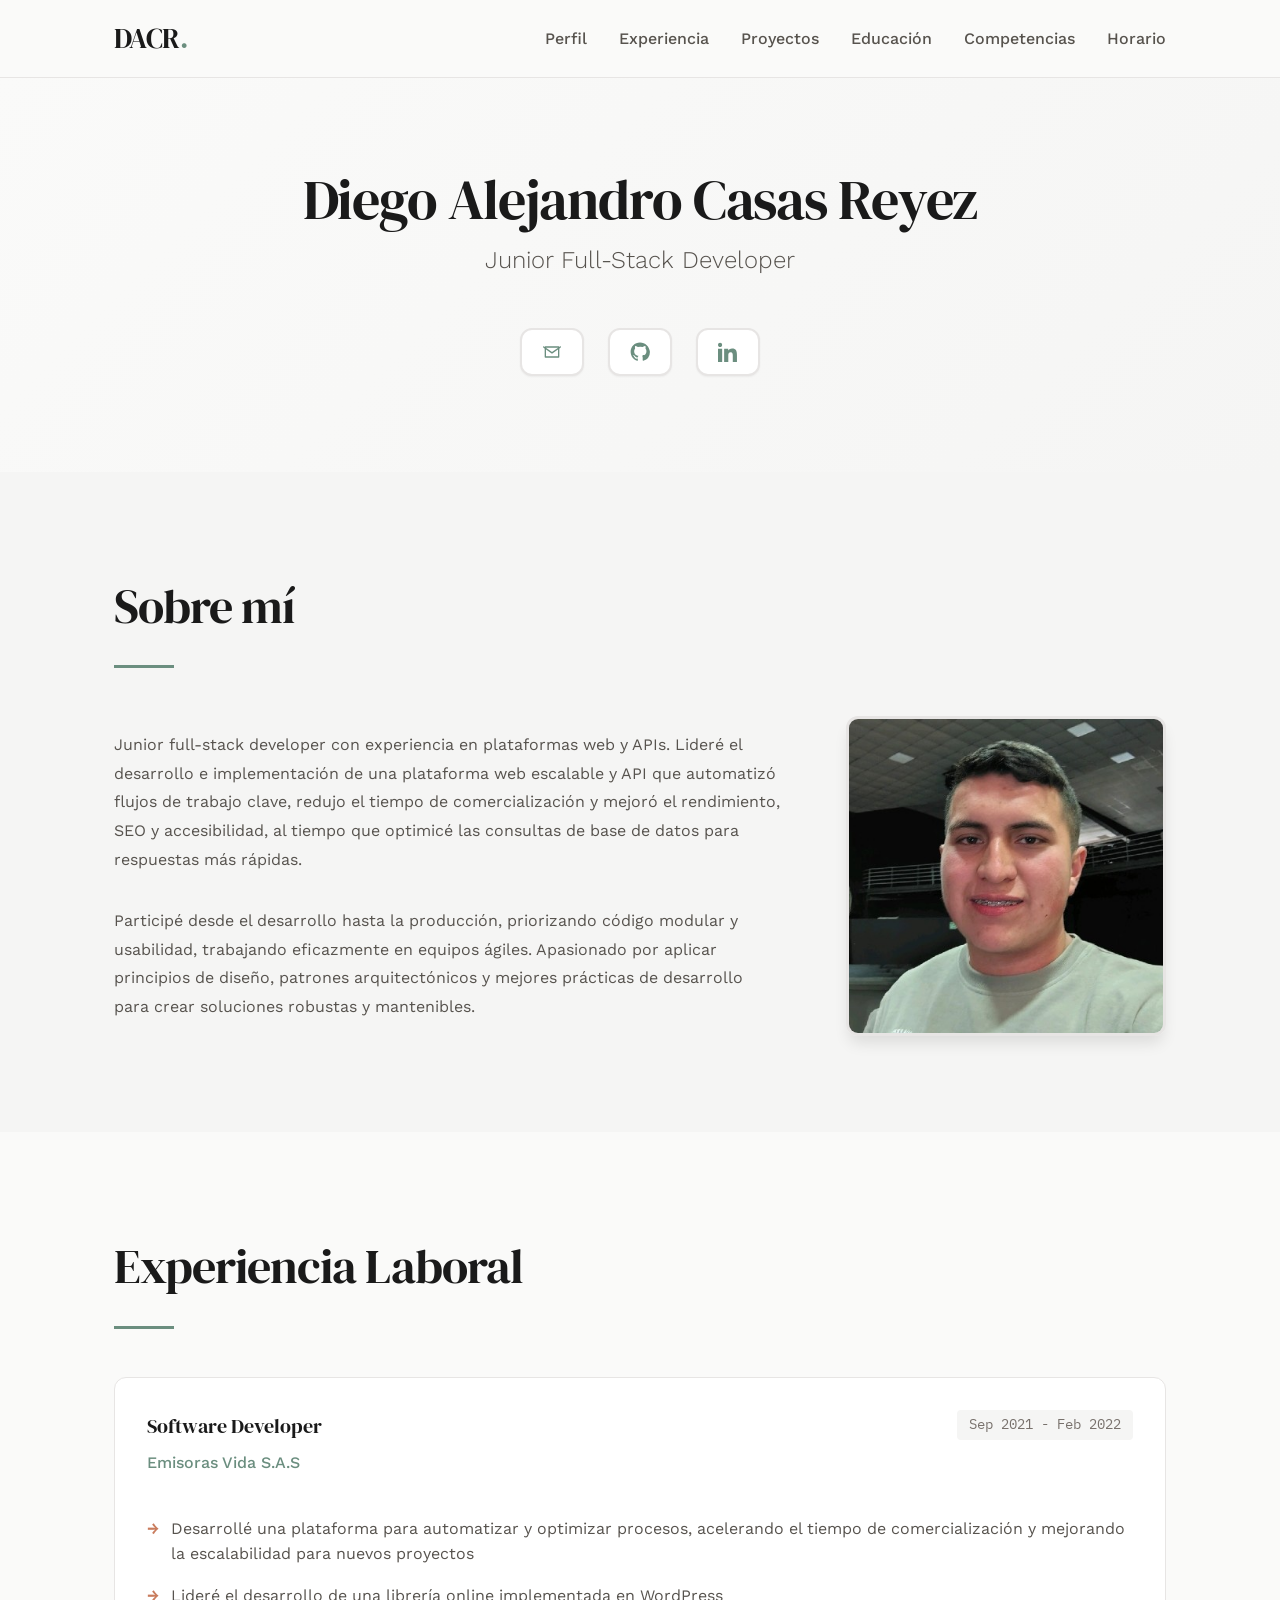
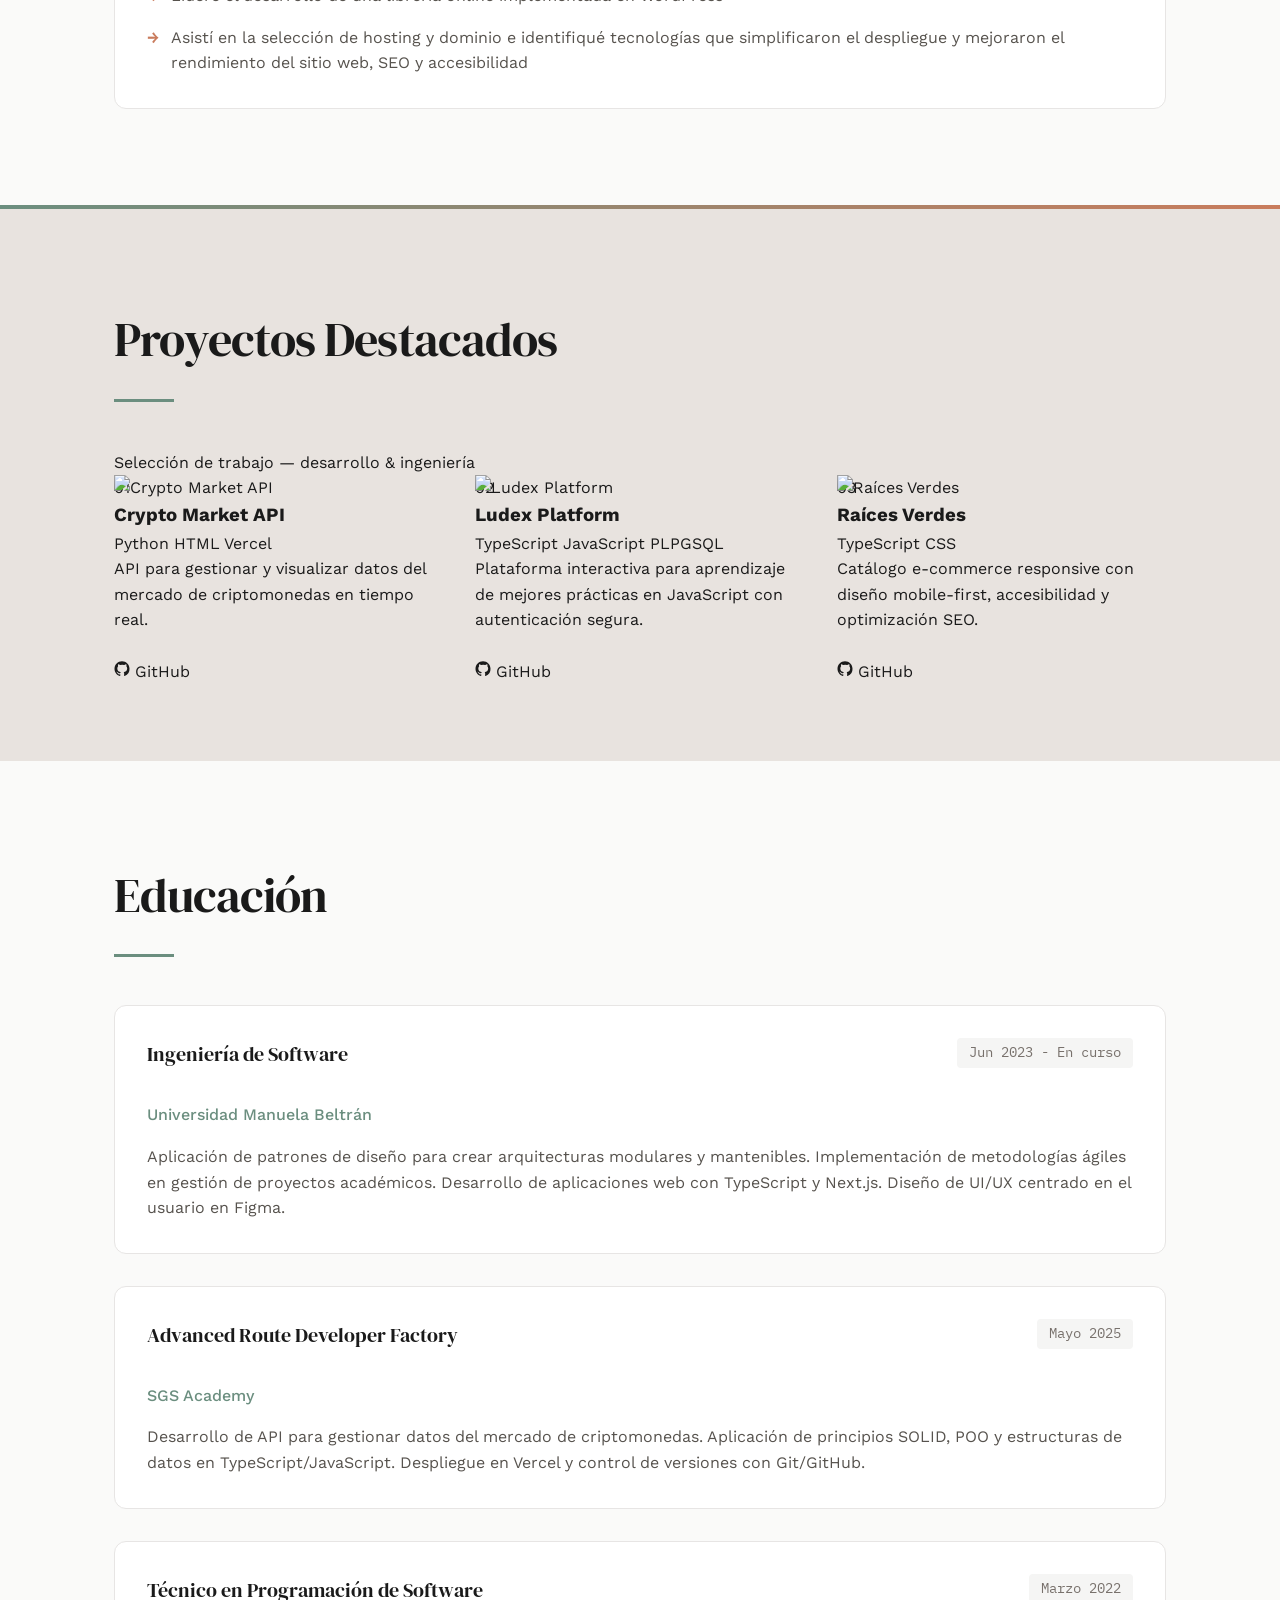
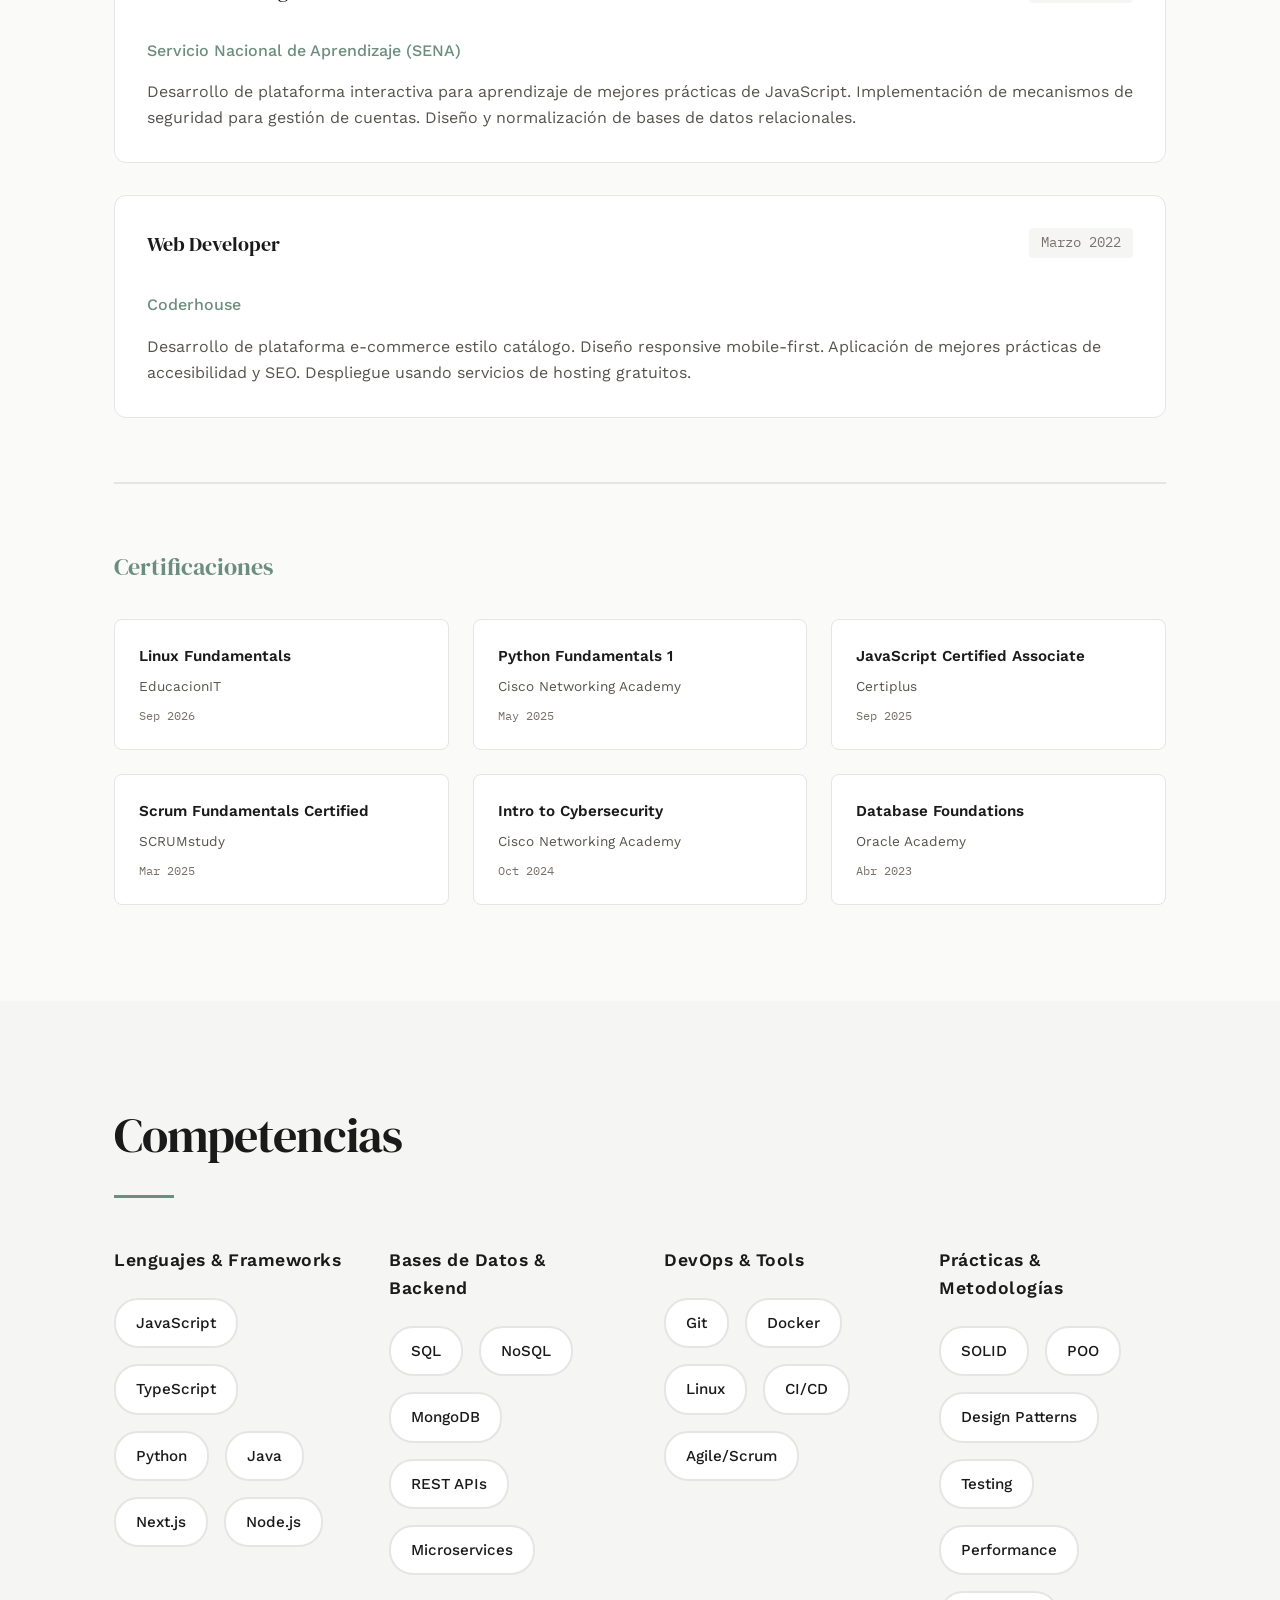
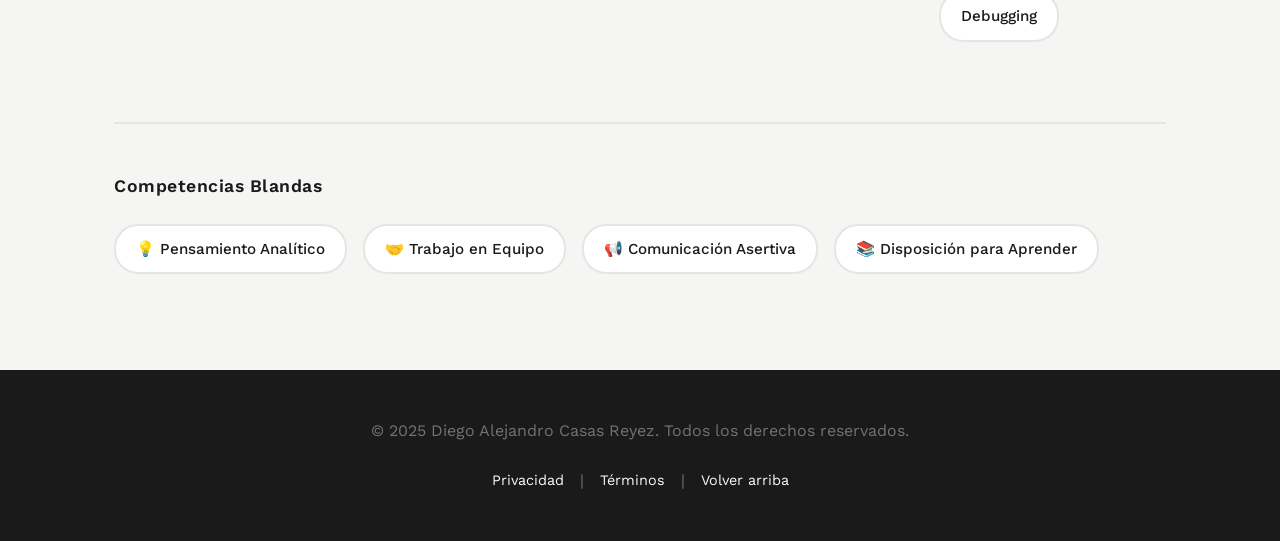
==== commit 7697d603: "Versión con SASS" ====
--- a/index.html
+++ b/index.html
@@ -37,67 +37,43 @@
         </div>
     </header>
 
-    <!-- Main Content -->
     <main>
-        <!-- Hero Section: Solo Datos de Contacto (SIN IMAGEN) -->
+        <!-- Hero -->
         <section class="hero" id="inicio">
             <div class="hero-content">
                 <div class="hero-info">
                     <h2 class="hero-title">Diego Alejandro Casas Reyez</h2>
                     <p class="hero-subtitle">Junior Full-Stack Developer</p>
-                    
-                    <!-- Contacto: icon-only (reemplaza el div.contact-info original) -->
                     <div class="contact-info contact-icons" aria-label="Contacto" role="navigation">
-                    <!-- Gmail -->
-                    <a href="mailto:alejandrocasas102@gmail.com"
-                        class="contact-item icon-only"
-                        aria-label="Enviar correo a alejandrocasas102@gmail.com" target="_blank" rel="noopener">
-                        <!-- SVG Gmail (lineal) -->
-                        <svg viewBox="0 0 24 24" width="20" height="20" fill="none"
-                            stroke="currentColor" stroke-width="1.6" stroke-linecap="round" stroke-linejoin="round" aria-hidden="true">
-                        <path d="M4 6h16v12H4z"></path>
-                        <path d="M22 6l-10 7L2 6"></path>
-                        </svg>
-                        <span class="sr-only">Email: alejandrocasas102@gmail.com</span>
-                    </a>
-
-                    <!-- GitHub: reemplaza 'tuusuario' por tu usuario real -->
-                    <a href="https://github.com/dev-diegocasas"
-                        class="contact-item icon-only"
-                        aria-label="GitHub — tuusuario" target="_blank" rel="noopener">
-                        <!-- SVG GitHub (monocromo) -->
-                        <svg viewBox="0 0 24 24" width="20" height="20" fill="currentColor" aria-hidden="true">
-                        <path d="M12 .5C5.65.5.75 5.4.75 11.75c0 5.06 3.29 9.35 7.86 10.86.58.1.79-.25.79-.55
-                        0-.27-.01-1.17-.02-2.12-3.2.7-3.88-1.54-3.88-1.54-.53-1.34-1.3-1.7-1.3-1.7
-                        -1.06-.72.08-.7.08-.7 1.18.08 1.8 1.2 1.8 1.2 1.05 1.8 2.75 1.28 3.42.98
-                        .1-.76.41-1.28.74-1.57-2.56-.29-5.26-1.28-5.26-5.7 0-1.26.45-2.3 1.2-3.1
-                        -.12-.29-.52-1.45.11-3.02 0 0 .97-.31 3.17 1.18a10.9 10.9 0 0 1 5.78 0
-                        c2.2-1.49 3.17-1.18 3.17-1.18.63 1.57.23 2.73.11 3.02.75.8 1.2 1.84
-                        1.2 3.1 0 4.43-2.7 5.4-5.27 5.68.42.36.8 1.08.8 2.18
-                        0 1.57-.02 2.84-.02 3.22 0 .3.2.65.8.54a11.01 11.01 0 0 0 7.86-10.86C23.25 5.4 18.35.5 12 .5z"/>
-                        </svg>
-                        <span class="sr-only">GitHub: tuusuario</span>
-                    </a>
-
-                    <!-- LinkedIn -->
-                    <a href="https://linkedin.com/in/dev-diegocasas"
-                        class="contact-item icon-only"
-                        aria-label="LinkedIn — dev-diegocasas" target="_blank" rel="noopener">
-                        <!-- SVG LinkedIn -->
-                        <svg viewBox="0 0 24 24" width="20" height="20" fill="currentColor" aria-hidden="true">
-                        <path d="M4.98 3.5C4.98 4.88 3.88 6 2.5 6S0 4.88 0 3.5 1.12 1 2.5 1 4.98 2.12 4.98 3.5zM0 
-                        8h5v16H0V8zm7.5 0h4.7v2.2h.07c.65-1.2 2.24-2.46 4.62-2.46 4.94 0 5.85 3.25 
-                        5.85 7.47V24h-5v-7.6c0-1.8-.03-4.12-2.5-4.12-2.5 0-2.88 1.95-2.88 
-                        3.98V24h-5V8z"/>
-                        </svg>
-                        <span class="sr-only">LinkedIn: dev-diegocasas</span>
-                    </a>
-                    </div>
-                </div>
-            </div>
-        </section>
-
-        <!-- Descripción del Perfil CON IMAGEN -->
+                        <a href="mailto:alejandrocasas102@gmail.com" class="contact-item icon-only"
+                           aria-label="Enviar correo" target="_blank" rel="noopener">
+                            <svg viewBox="0 0 24 24" width="20" height="20" fill="none"
+                                stroke="currentColor" stroke-width="1.6" stroke-linecap="round" stroke-linejoin="round" aria-hidden="true">
+                                <path d="M4 6h16v12H4z"></path>
+                                <path d="M22 6l-10 7L2 6"></path>
+                            </svg>
+                            <span class="sr-only">Email: alejandrocasas102@gmail.com</span>
+                        </a>
+                        <a href="https://github.com/dev-diegocasas" class="contact-item icon-only"
+                           aria-label="GitHub" target="_blank" rel="noopener">
+                            <svg viewBox="0 0 24 24" width="20" height="20" fill="currentColor" aria-hidden="true">
+                                <path d="M12 .5C5.65.5.75 5.4.75 11.75c0 5.06 3.29 9.35 7.86 10.86.58.1.79-.25.79-.55 0-.27-.01-1.17-.02-2.12-3.2.7-3.88-1.54-3.88-1.54-.53-1.34-1.3-1.7-1.3-1.7-1.06-.72.08-.7.08-.7 1.18.08 1.8 1.2 1.8 1.2 1.05 1.8 2.75 1.28 3.42.98.1-.76.41-1.28.74-1.57-2.56-.29-5.26-1.28-5.26-5.7 0-1.26.45-2.3 1.2-3.1-.12-.29-.52-1.45.11-3.02 0 0 .97-.31 3.17 1.18a10.9 10.9 0 0 1 5.78 0c2.2-1.49 3.17-1.18 3.17-1.18.63 1.57.23 2.73.11 3.02.75.8 1.2 1.84 1.2 3.1 0 4.43-2.7 5.4-5.27 5.68.42.36.8 1.08.8 2.18 0 1.57-.02 2.84-.02 3.22 0 .3.2.65.8.54a11.01 11.01 0 0 0 7.86-10.86C23.25 5.4 18.35.5 12 .5z"/>
+                            </svg>
+                            <span class="sr-only">GitHub: dev-diegocasas</span>
+                        </a>
+                        <a href="https://linkedin.com/in/dev-diegocasas" class="contact-item icon-only"
+                           aria-label="LinkedIn" target="_blank" rel="noopener">
+                            <svg viewBox="0 0 24 24" width="20" height="20" fill="currentColor" aria-hidden="true">
+                                <path d="M4.98 3.5C4.98 4.88 3.88 6 2.5 6S0 4.88 0 3.5 1.12 1 2.5 1 4.98 2.12 4.98 3.5zM0 8h5v16H0V8zm7.5 0h4.7v2.2h.07c.65-1.2 2.24-2.46 4.62-2.46 4.94 0 5.85 3.25 5.85 7.47V24h-5v-7.6c0-1.8-.03-4.12-2.5-4.12-2.5 0-2.88 1.95-2.88 3.98V24h-5V8z"/>
+                            </svg>
+                            <span class="sr-only">LinkedIn: dev-diegocasas</span>
+                        </a>
+                    </div>
+                </div>
+            </div>
+        </section>
+
+        <!-- Perfil -->
         <section class="section section-profile" id="perfil">
             <div class="section-container">
                 <h2 class="section-title">Sobre mí</h2>
@@ -116,7 +92,6 @@
                             y mantenibles.
                         </p>
                     </div>
-                    
                     <div class="profile-image-wrapper">
                         <div class="profile-image-frame">
                             <img src="images/img-portafolio.jpg" alt="Diego Alejandro Casas" class="profile-photo">
@@ -126,11 +101,10 @@
             </div>
         </section>
 
-        <!-- Experiencia Laboral -->
+        <!-- Experiencia -->
         <section class="section section-experience" id="experiencia">
             <div class="section-container">
                 <h2 class="section-title">Experiencia Laboral</h2>
-                
                 <div class="experience-list">
                     <article class="experience-card">
                         <div class="card-header">
@@ -150,30 +124,43 @@
             </div>
         </section>
 
-        <!-- Proyectos Destacados -->
+        <!-- =============================================
+             PROYECTOS — sección rediseñada
+             ============================================= -->
         <section class="section section-projects" id="proyectos">
             <div class="section-container">
-                <h2 class="section-title">Proyectos Destacados</h2>
-                
+
+                <div class="projects-header">
+                    <h2 class="section-title">Proyectos Destacados</h2>
+                    <p class="projects-subtitle">Selección de trabajo — desarrollo &amp; ingeniería</p>
+                </div>
+
                 <div class="projects-gallery">
+
                     <!-- Proyecto 1 -->
-                    <article class="project-item">
-                        <div class="project-image-container">
-                            <img src="https://images.unsplash.com/photo-1551288049-bebda4e38f71?w=800&h=600&fit=crop" 
-                                 alt="Crypto Market API" 
-                                 class="project-img">
-                            <div class="project-overlay">
-                                <div class="project-tech-icons">
-                                    <span class="tech-icon" title="TypeScript">Python</span>
-                                    <span class="tech-icon" title="Node.js">HTML</span>
-                                    <span class="tech-icon" title="Vercel">Vercel</span>
-                                </div>
+                    <article class="project-card">
+                        <div class="project-card-inner">
+                            <span class="project-index">01</span>
+                            <div class="project-image-wrap">
+                                <img src="https://images.unsplash.com/photo-1551288049-bebda4e38f71?w=900&h=600&fit=crop"
+                                     alt="Crypto Market API" class="project-img">
+                                <div class="project-img-overlay"></div>
+                            </div>
+                            <div class="project-info">
+                                <div class="project-info-top">
+                                    <h3 class="project-name">Crypto Market API</h3>
+                                    <div class="project-tags">
+                                        <span class="project-tag">Python</span>
+                                        <span class="project-tag">HTML</span>
+                                        <span class="project-tag">Vercel</span>
+                                    </div>
+                                </div>
+                                <p class="project-desc">API para gestionar y visualizar datos del mercado de criptomonedas en tiempo real.</p>
                                 <div class="project-actions">
-                                    <a href="https://github.com/dev-diegocasas/CrytoTimingAPI.git" class="project-action-btn" title="Ver código en GitHub">
-                                        <svg width="20" height="20" viewBox="0 0 24 24" fill="none" stroke="currentColor" stroke-width="2" stroke-linecap="round" stroke-linejoin="round">
-                                            <path d="M9 19c-5 1.5-5-2.5-7-3m14 6v-3.87a3.37 3.37 0 0 0-.94-2.61c3.14-.35 6.44-1.54 6.44-7A5.44 5.44 0 0 0 20 4.77 5.07 5.07 0 0 0 19.91 1S18.73.65 16 2.48a13.38 13.38 0 0 0-7 0C6.27.65 5.09 1 5.09 1A5.07 5.07 0 0 0 5 4.77a5.44 5.44 0 0 0-1.5 3.78c0 5.42 3.3 6.61 6.44 7A3.37 3.37 0 0 0 9 18.13V22"></path>
-                                        </svg>
-                                        <span>GitHub</span>
+                                    <a href="https://github.com/dev-diegocasas/CrytoTimingAPI.git"
+                                       class="project-btn" target="_blank" rel="noopener">
+                                        <svg width="16" height="16" viewBox="0 0 24 24" fill="currentColor" aria-hidden="true"><path d="M12 .5C5.65.5.75 5.4.75 11.75c0 5.06 3.29 9.35 7.86 10.86.58.1.79-.25.79-.55 0-.27-.01-1.17-.02-2.12-3.2.7-3.88-1.54-3.88-1.54-.53-1.34-1.3-1.7-1.3-1.7-1.06-.72.08-.7.08-.7 1.18.08 1.8 1.2 1.8 1.2 1.05 1.8 2.75 1.28 3.42.98.1-.76.41-1.28.74-1.57-2.56-.29-5.26-1.28-5.26-5.7 0-1.26.45-2.3 1.2-3.1-.12-.29-.52-1.45.11-3.02 0 0 .97-.31 3.17 1.18a10.9 10.9 0 0 1 5.78 0c2.2-1.49 3.17-1.18 3.17-1.18.63 1.57.23 2.73.11 3.02.75.8 1.2 1.84 1.2 3.1 0 4.43-2.7 5.4-5.27 5.68.42.36.8 1.08.8 2.18 0 1.57-.02 2.84-.02 3.22 0 .3.2.65.8.54A11.01 11.01 0 0 0 23.25 11.75C23.25 5.4 18.35.5 12 .5z"/></svg>
+                                        GitHub
                                     </a>
                                 </div>
                             </div>
@@ -181,24 +168,29 @@
                     </article>
 
                     <!-- Proyecto 2 -->
-                    <article class="project-item">
-                        <div class="project-image-container">
-                            <img src="https://images.unsplash.com/photo-1517694712202-14dd9538aa97?w=800&h=600&fit=crop" 
-                                 alt="JavaScript Learning Platform" 
-                                 class="project-img">
-                            <div class="project-overlay">
-                                <div class="project-tech-icons">
-                                    <span class="tech-icon" title="JavaScript">TypeScript</span>
-                                    <span class="tech-icon" title="SQL">JavaScript</span>
-                                    <span class="tech-icon" title="Authentication">CSS</span>
-                                    <span class="tech-icon" title="Security">PLPGSQL</span>
-                                </div>
+                    <article class="project-card">
+                        <div class="project-card-inner">
+                            <span class="project-index">02</span>
+                            <div class="project-image-wrap">
+                                <img src="https://images.unsplash.com/photo-1517694712202-14dd9538aa97?w=900&h=600&fit=crop"
+                                     alt="Ludex Platform" class="project-img">
+                                <div class="project-img-overlay"></div>
+                            </div>
+                            <div class="project-info">
+                                <div class="project-info-top">
+                                    <h3 class="project-name">Ludex Platform</h3>
+                                    <div class="project-tags">
+                                        <span class="project-tag">TypeScript</span>
+                                        <span class="project-tag">JavaScript</span>
+                                        <span class="project-tag">PLPGSQL</span>
+                                    </div>
+                                </div>
+                                <p class="project-desc">Plataforma interactiva para aprendizaje de mejores prácticas en JavaScript con autenticación segura.</p>
                                 <div class="project-actions">
-                                    <a href="https://github.com/Cristianmoreno25/Ludex.git" class="project-action-btn" title="Ver código en GitHub">
-                                        <svg width="20" height="20" viewBox="0 0 24 24" fill="none" stroke="currentColor" stroke-width="2" stroke-linecap="round" stroke-linejoin="round">
-                                            <path d="M9 19c-5 1.5-5-2.5-7-3m14 6v-3.87a3.37 3.37 0 0 0-.94-2.61c3.14-.35 6.44-1.54 6.44-7A5.44 5.44 0 0 0 20 4.77 5.07 5.07 0 0 0 19.91 1S18.73.65 16 2.48a13.38 13.38 0 0 0-7 0C6.27.65 5.09 1 5.09 1A5.07 5.07 0 0 0 5 4.77a5.44 5.44 0 0 0-1.5 3.78c0 5.42 3.3 6.61 6.44 7A3.37 3.37 0 0 0 9 18.13V22"></path>
-                                        </svg>
-                                        <span>GitHub</span>
+                                    <a href="https://github.com/Cristianmoreno25/Ludex.git"
+                                       class="project-btn" target="_blank" rel="noopener">
+                                        <svg width="16" height="16" viewBox="0 0 24 24" fill="currentColor" aria-hidden="true"><path d="M12 .5C5.65.5.75 5.4.75 11.75c0 5.06 3.29 9.35 7.86 10.86.58.1.79-.25.79-.55 0-.27-.01-1.17-.02-2.12-3.2.7-3.88-1.54-3.88-1.54-.53-1.34-1.3-1.7-1.3-1.7-1.06-.72.08-.7.08-.7 1.18.08 1.8 1.2 1.8 1.2 1.05 1.8 2.75 1.28 3.42.98.1-.76.41-1.28.74-1.57-2.56-.29-5.26-1.28-5.26-5.7 0-1.26.45-2.3 1.2-3.1-.12-.29-.52-1.45.11-3.02 0 0 .97-.31 3.17 1.18a10.9 10.9 0 0 1 5.78 0c2.2-1.49 3.17-1.18 3.17-1.18.63 1.57.23 2.73.11 3.02.75.8 1.2 1.84 1.2 3.1 0 4.43-2.7 5.4-5.27 5.68.42.36.8 1.08.8 2.18 0 1.57-.02 2.84-.02 3.22 0 .3.2.65.8.54A11.01 11.01 0 0 0 23.25 11.75C23.25 5.4 18.35.5 12 .5z"/></svg>
+                                        GitHub
                                     </a>
                                 </div>
                             </div>
@@ -206,26 +198,34 @@
                     </article>
 
                     <!-- Proyecto 3 -->
-                    <article class="project-item">
-                        <div class="project-image-container">
-                            <img src="https://images.unsplash.com/photo-1460925895917-afdab827c52f?w=800&h=600&fit=crop" 
-                                 alt="Hardware Store Catalog" 
-                                 class="project-img">
-                            <div class="project-overlay">
-                                <div class="project-tech-icons">
-                                    <span class="tech-icon" title="HTML5">TypeScript</span>
-                                </div>
+                    <article class="project-card">
+                        <div class="project-card-inner">
+                            <span class="project-index">03</span>
+                            <div class="project-image-wrap">
+                                <img src="https://images.unsplash.com/photo-1460925895917-afdab827c52f?w=900&h=600&fit=crop"
+                                     alt="Raíces Verdes" class="project-img">
+                                <div class="project-img-overlay"></div>
+                            </div>
+                            <div class="project-info">
+                                <div class="project-info-top">
+                                    <h3 class="project-name">Raíces Verdes</h3>
+                                    <div class="project-tags">
+                                        <span class="project-tag">TypeScript</span>
+                                        <span class="project-tag">CSS</span>
+                                    </div>
+                                </div>
+                                <p class="project-desc">Catálogo e-commerce responsive con diseño mobile-first, accesibilidad y optimización SEO.</p>
                                 <div class="project-actions">
-                                    <a href="https://github.com/Cristianmoreno25/Raices_Verdes.git" class="project-action-btn" title="Ver código en GitHub">
-                                        <svg width="20" height="20" viewBox="0 0 24 24" fill="none" stroke="currentColor" stroke-width="2" stroke-linecap="round" stroke-linejoin="round">
-                                            <path d="M9 19c-5 1.5-5-2.5-7-3m14 6v-3.87a3.37 3.37 0 0 0-.94-2.61c3.14-.35 6.44-1.54 6.44-7A5.44 5.44 0 0 0 20 4.77 5.07 5.07 0 0 0 19.91 1S18.73.65 16 2.48a13.38 13.38 0 0 0-7 0C6.27.65 5.09 1 5.09 1A5.07 5.07 0 0 0 5 4.77a5.44 5.44 0 0 0-1.5 3.78c0 5.42 3.3 6.61 6.44 7A3.37 3.37 0 0 0 9 18.13V22"></path>
-                                        </svg>
-                                        <span>GitHub</span>
+                                    <a href="https://github.com/Cristianmoreno25/Raices_Verdes.git"
+                                       class="project-btn" target="_blank" rel="noopener">
+                                        <svg width="16" height="16" viewBox="0 0 24 24" fill="currentColor" aria-hidden="true"><path d="M12 .5C5.65.5.75 5.4.75 11.75c0 5.06 3.29 9.35 7.86 10.86.58.1.79-.25.79-.55 0-.27-.01-1.17-.02-2.12-3.2.7-3.88-1.54-3.88-1.54-.53-1.34-1.3-1.7-1.3-1.7-1.06-.72.08-.7.08-.7 1.18.08 1.8 1.2 1.8 1.2 1.05 1.8 2.75 1.28 3.42.98.1-.76.41-1.28.74-1.57-2.56-.29-5.26-1.28-5.26-5.7 0-1.26.45-2.3 1.2-3.1-.12-.29-.52-1.45.11-3.02 0 0 .97-.31 3.17 1.18a10.9 10.9 0 0 1 5.78 0c2.2-1.49 3.17-1.18 3.17-1.18.63 1.57.23 2.73.11 3.02.75.8 1.2 1.84 1.2 3.1 0 4.43-2.7 5.4-5.27 5.68.42.36.8 1.08.8 2.18 0 1.57-.02 2.84-.02 3.22 0 .3.2.65.8.54A11.01 11.01 0 0 0 23.25 11.75C23.25 5.4 18.35.5 12 .5z"/></svg>
+                                        GitHub
                                     </a>
                                 </div>
                             </div>
                         </div>
                     </article>
+
                 </div>
             </div>
         </section>
@@ -234,7 +234,6 @@
         <section class="section section-education" id="educacion">
             <div class="section-container">
                 <h2 class="section-title">Educación</h2>
-                
                 <div class="education-list">
                     <article class="education-card">
                         <div class="card-header">
@@ -245,11 +244,9 @@
                         <p class="card-description">
                             Aplicación de patrones de diseño para crear arquitecturas modulares y mantenibles. 
                             Implementación de metodologías ágiles en gestión de proyectos académicos. Desarrollo 
-                            de aplicaciones web con TypeScript y Next.js. Diseño de UI/UX centrado en el usuario 
-                            en Figma.
-                        </p>
-                    </article>
-
+                            de aplicaciones web con TypeScript y Next.js. Diseño de UI/UX centrado en el usuario en Figma.
+                        </p>
+                    </article>
                     <article class="education-card">
                         <div class="card-header">
                             <h3 class="card-title">Advanced Route Developer Factory</h3>
@@ -262,7 +259,6 @@
                             en Vercel y control de versiones con Git/GitHub.
                         </p>
                     </article>
-
                     <article class="education-card">
                         <div class="card-header">
                             <h3 class="card-title">Técnico en Programación de Software</h3>
@@ -275,7 +271,6 @@
                             de bases de datos relacionales.
                         </p>
                     </article>
-
                     <article class="education-card">
                         <div class="card-header">
                             <h3 class="card-title">Web Developer</h3>
@@ -290,7 +285,6 @@
                     </article>
                 </div>
 
-                <!-- Certificaciones -->
                 <div class="certifications-section">
                     <h3 class="certifications-title">Certificaciones</h3>
                     <div class="certifications-grid">
@@ -329,12 +323,10 @@
             </div>
         </section>
 
-        <!-- Competencias Técnicas y Blandas -->
+        <!-- Competencias -->
         <section class="section section-skills" id="competencias">
             <div class="section-container">
                 <h2 class="section-title">Competencias</h2>
-                
-                <!-- Competencias Técnicas -->
                 <div class="skills-grid">
                     <div class="skill-category">
                         <h3 class="skill-category-title">Lenguajes & Frameworks</h3>
@@ -347,7 +339,6 @@
                             <span class="tech-badge">Node.js</span>
                         </div>
                     </div>
-
                     <div class="skill-category">
                         <h3 class="skill-category-title">Bases de Datos & Backend</h3>
                         <div class="tech-tags-container">
@@ -358,7 +349,6 @@
                             <span class="tech-badge">Microservices</span>
                         </div>
                     </div>
-
                     <div class="skill-category">
                         <h3 class="skill-category-title">DevOps & Tools</h3>
                         <div class="tech-tags-container">
@@ -369,7 +359,6 @@
                             <span class="tech-badge">Agile/Scrum</span>
                         </div>
                     </div>
-
                     <div class="skill-category">
                         <h3 class="skill-category-title">Prácticas & Metodologías</h3>
                         <div class="tech-tags-container">
@@ -382,8 +371,6 @@
                         </div>
                     </div>
                 </div>
-
-                <!-- Competencias Blandas - Versión Compacta -->
                 <div class="soft-skills-compact">
                     <h3 class="skill-category-title">Competencias Blandas</h3>
                     <div class="soft-skills-inline">
@@ -397,7 +384,6 @@
         </section>
     </main>
 
-    <!-- Footer -->
     <footer class="footer">
         <div class="footer-content">
             <p class="footer-text">© 2025 Diego Alejandro Casas Reyez. Todos los derechos reservados.</p>
